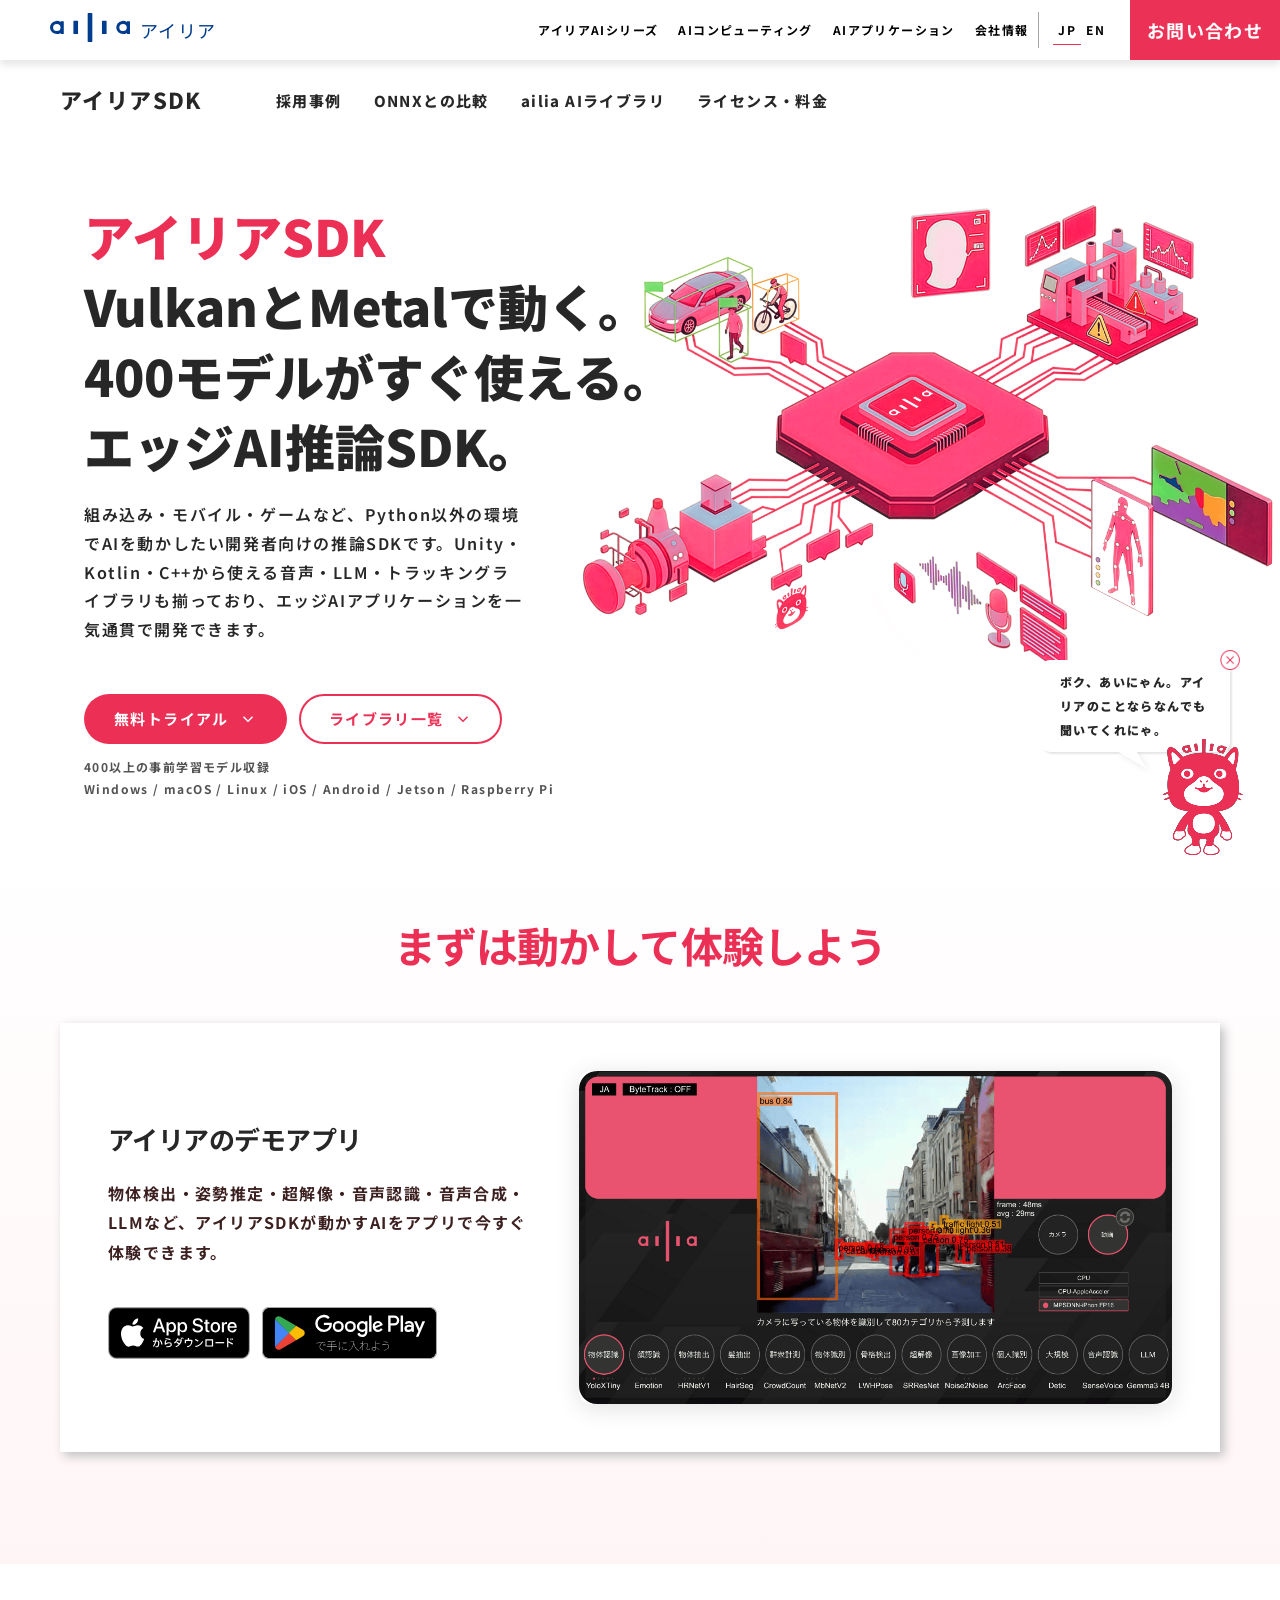
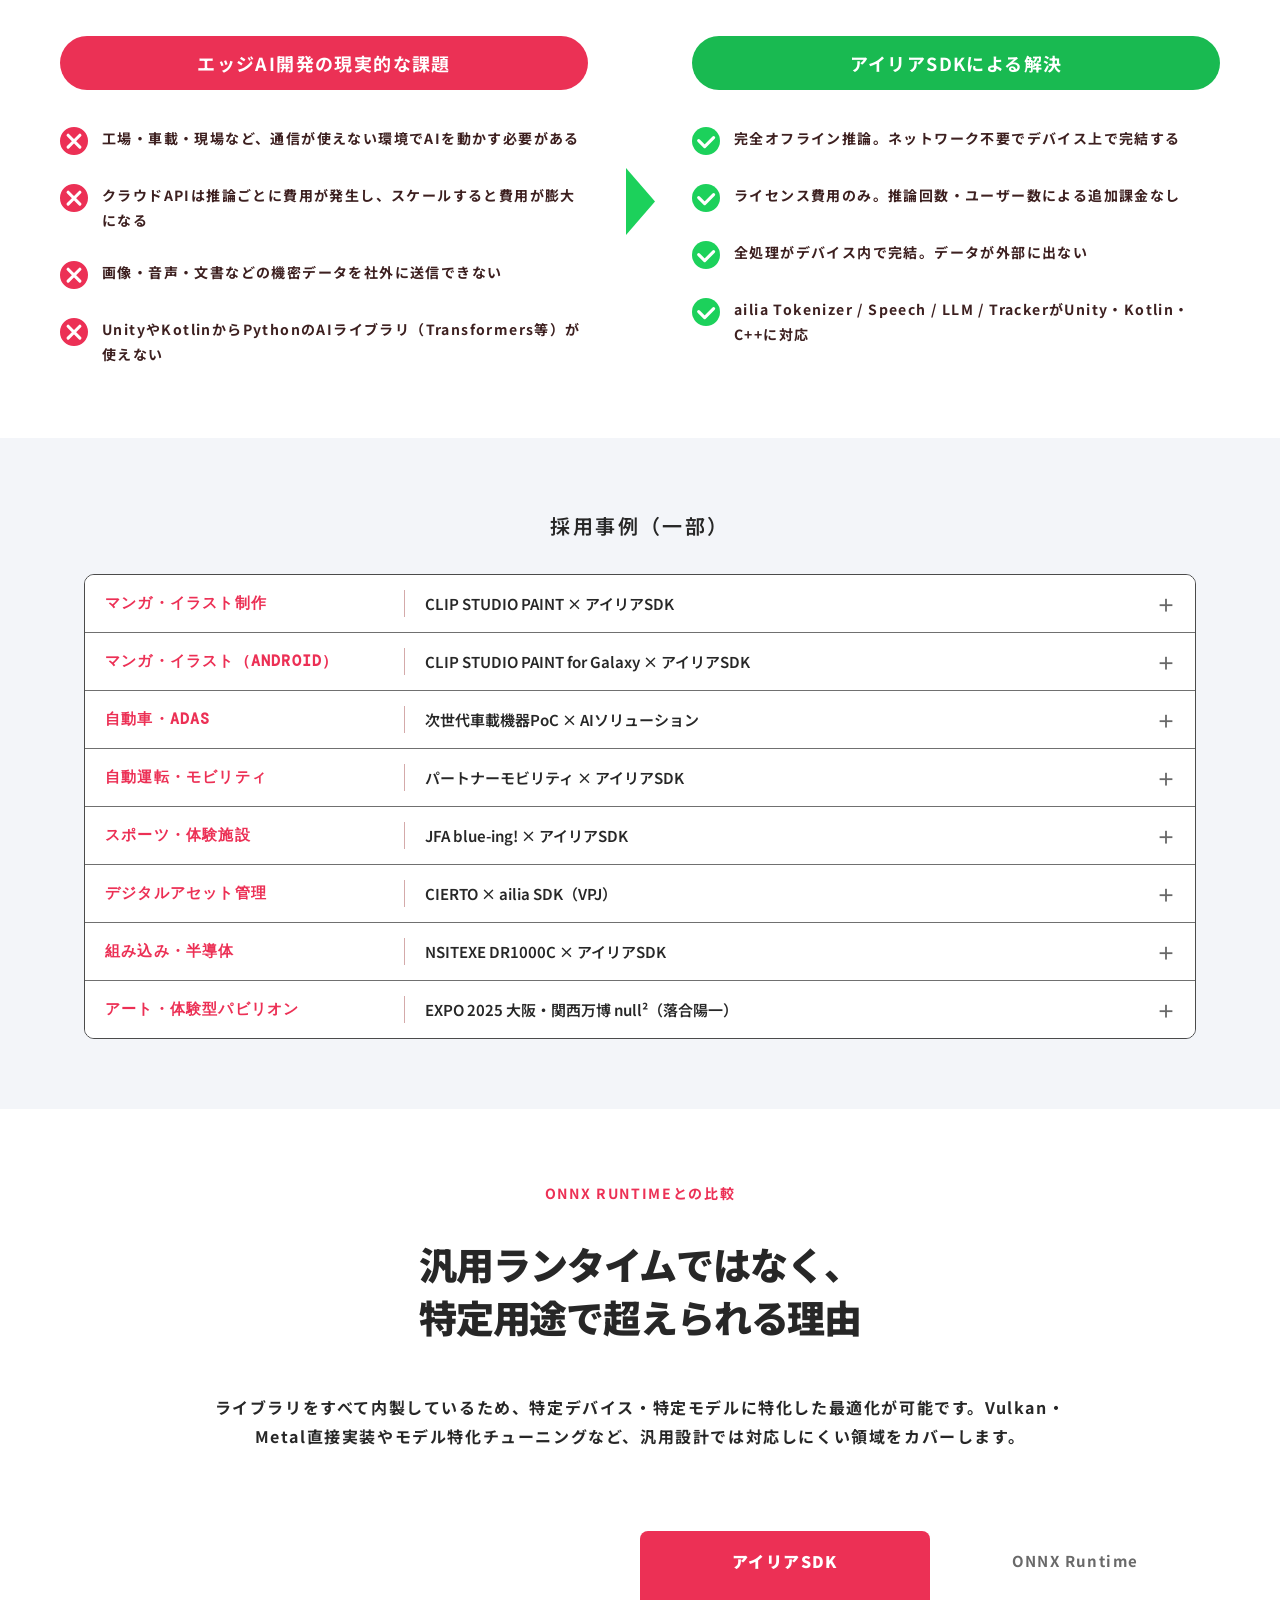
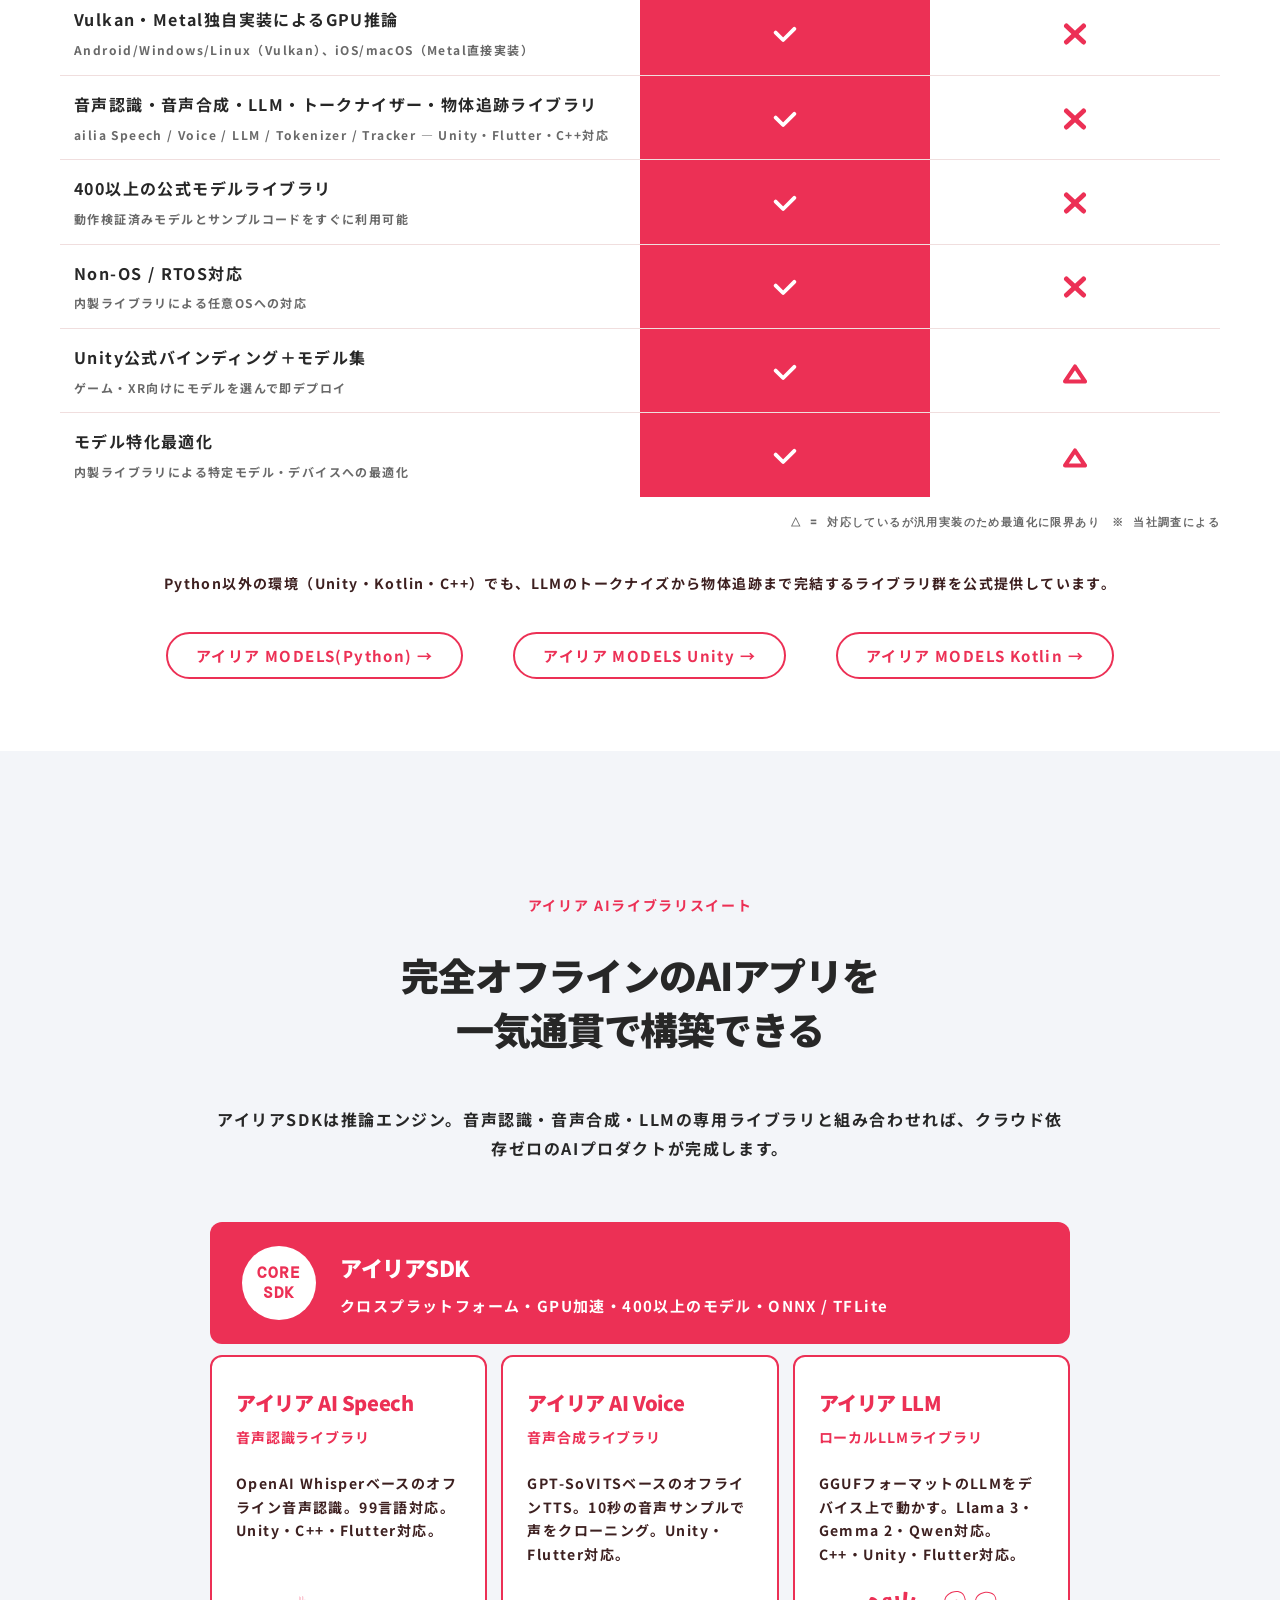
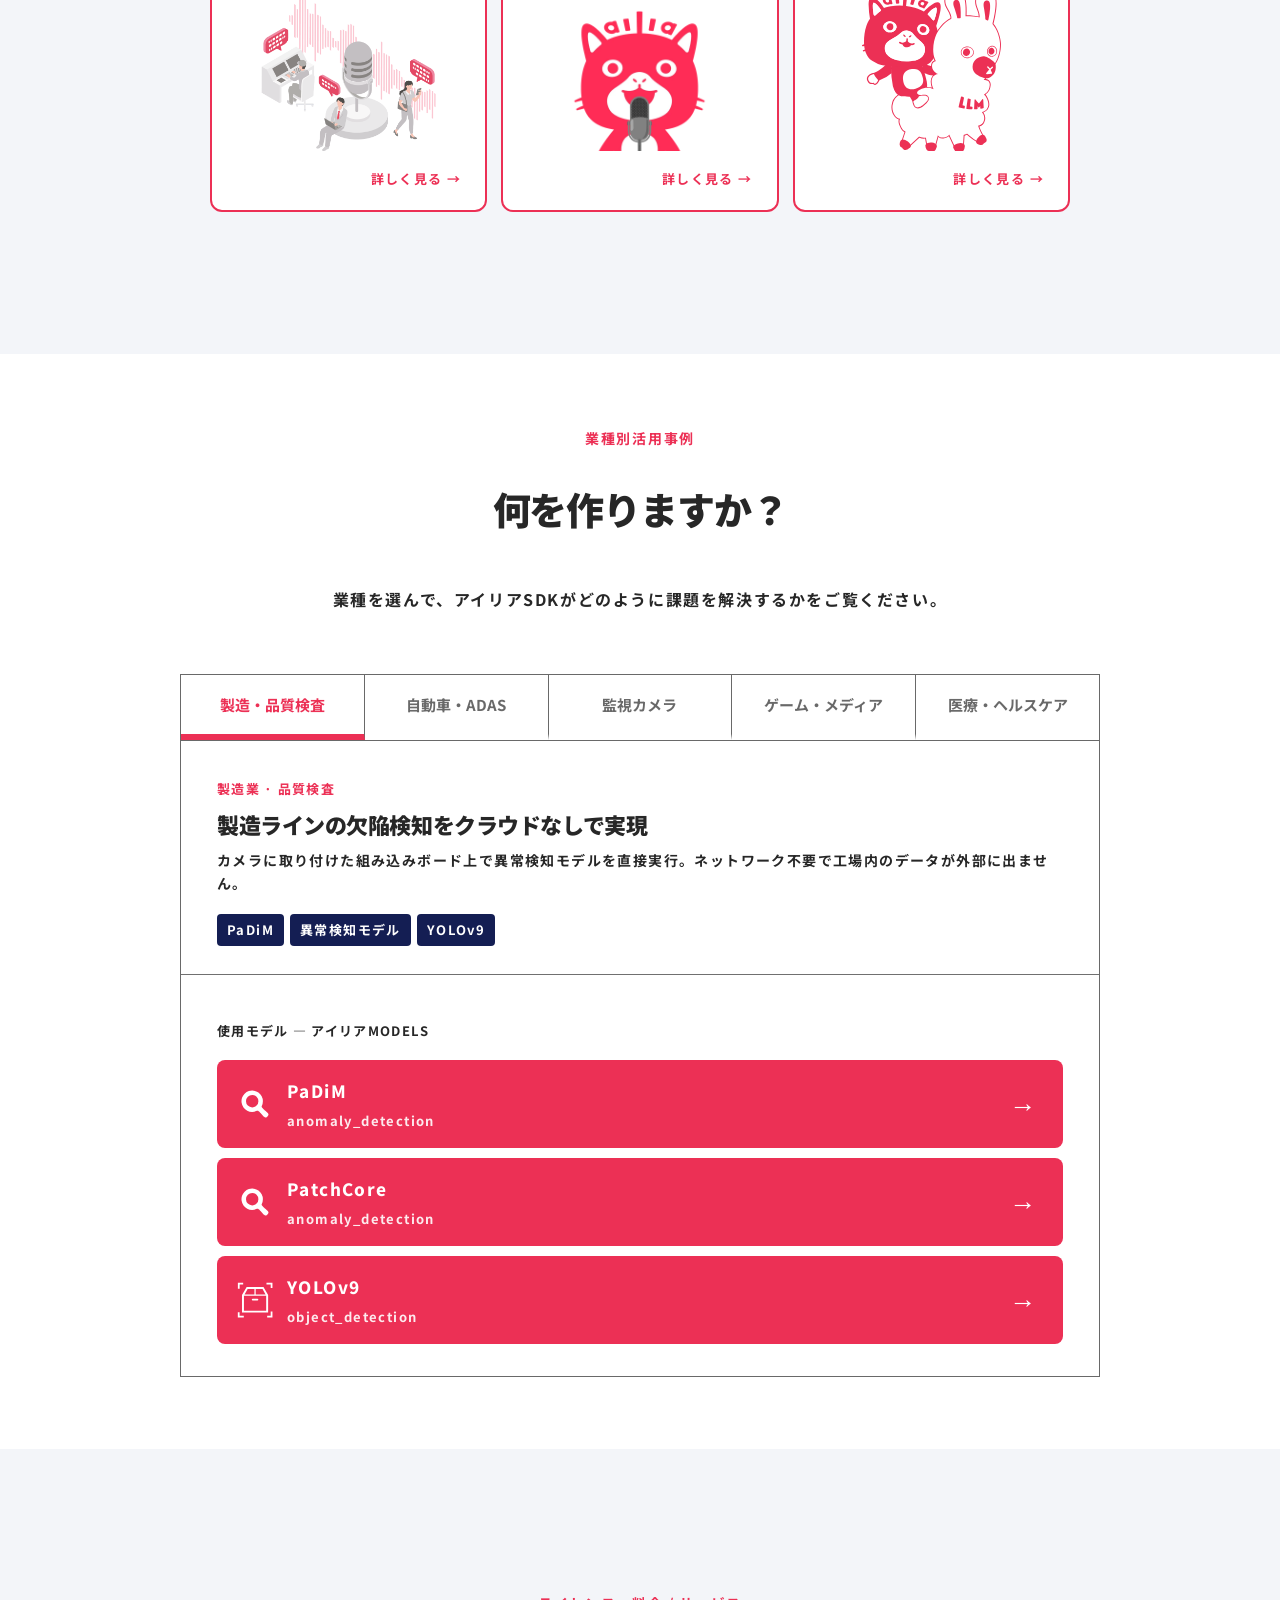
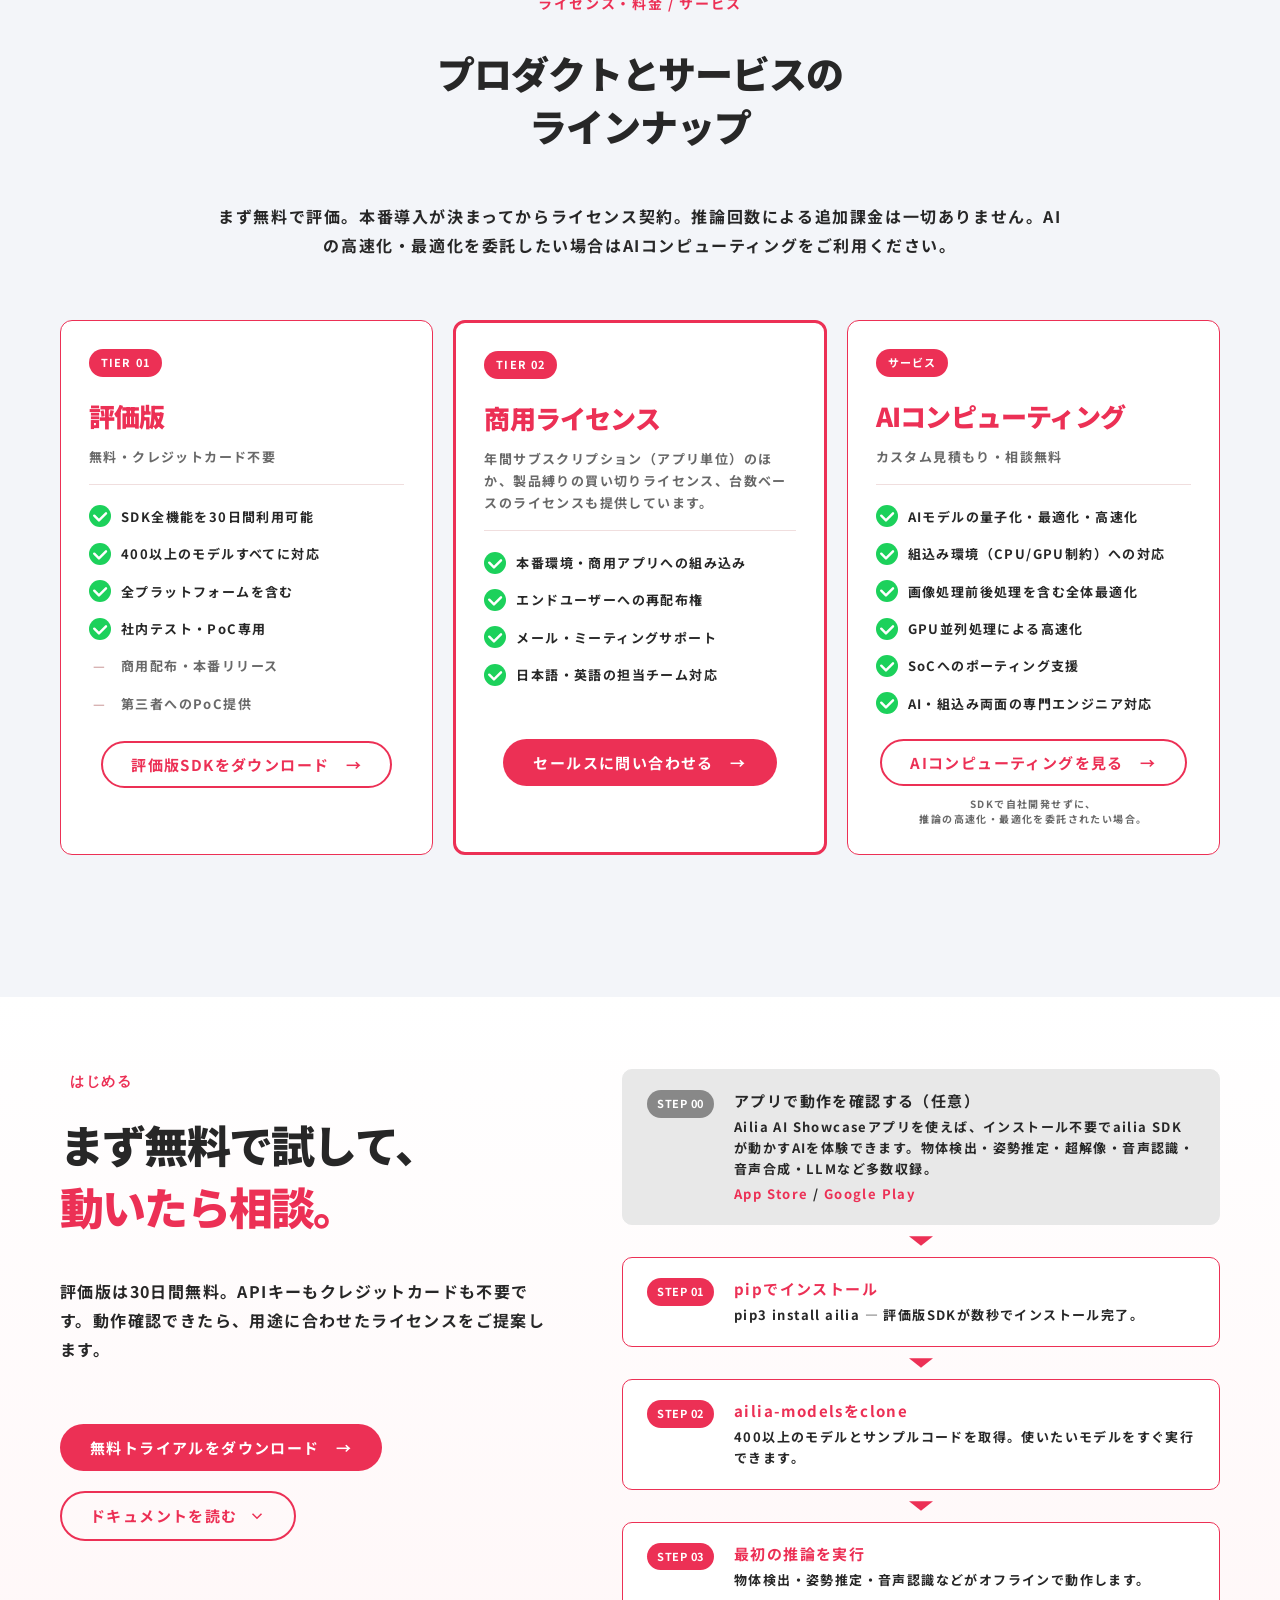
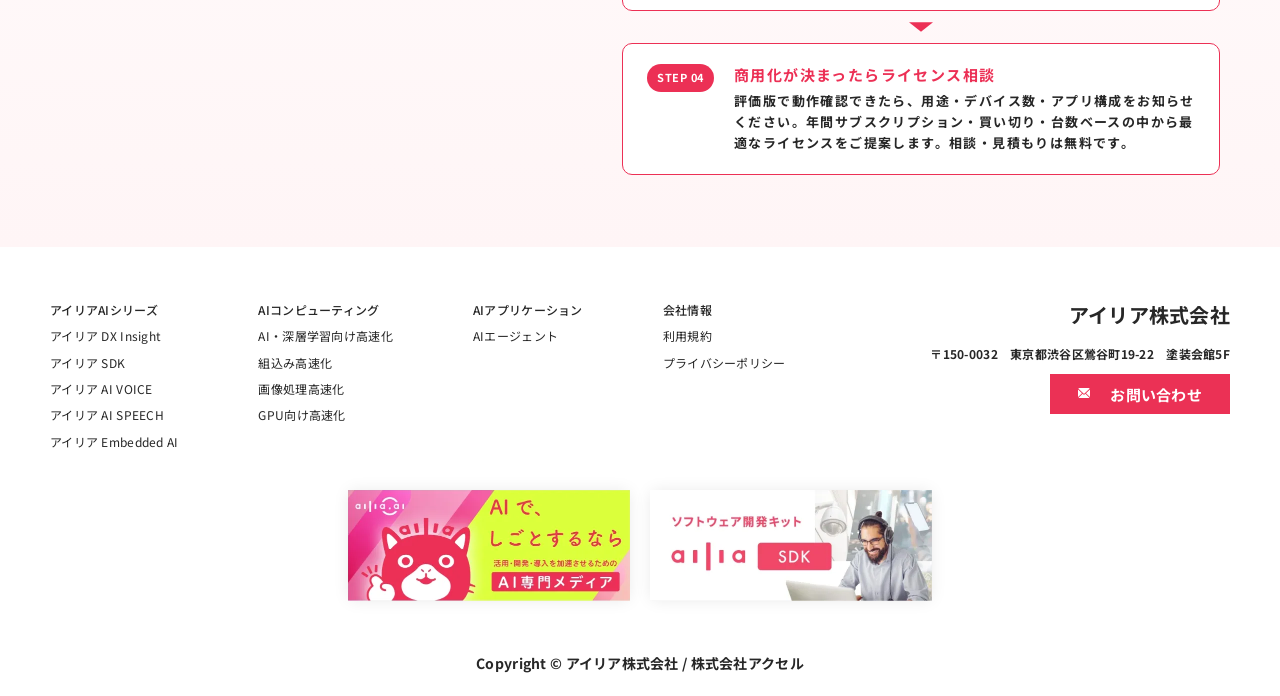
==== index.html @ 81e5ad6c "Add files via upload" ====
<!DOCTYPE html>
<html lang="ja">
<head>
 <meta charset="UTF-8">
 <meta name="viewport" content="width=device-width, initial-scale=1.0">
 <meta name="color-scheme" content="light">
 <title>ailia SDK — エッジAI推論フレームワーク</title>
 <meta name="description" content="VulkanとMetalで動く。400モデルがすぐ使える。エッジAI推論SDK。">
<!-- Open Graph protocol metadata start-->
<meta property="og:site_name" content="ailia SDK ｜ailia AI Series" />
<meta property="og:title" content="ailia SDK ｜ailia AI Series" />
<meta property="og:description" content="VulkanとMetalで動く。400モデルがすぐ使える。エッジAI推論SDK。" />
<meta property="og:type" content="article" />
<meta property="og:url" content="https://ailia.ai/sdk/" />
<meta property="og:image" content="https://ailia.ai/sdk/img/img_OGP.png" />
<meta property="og:image:width" content="1200" />
<meta property="og:image:height" content="630" />
<meta name="twitter:card" content="summary_large_image" />

 <link rel="preconnect" href="https://fonts.googleapis.com">
 <link href="https://fonts.googleapis.com/css2?family=DM+Mono:wght@400;500&family=Noto+Sans+JP:wght@400;500;700;900&display=swap" rel="stylesheet">
 <link rel="stylesheet" property="stylesheet" href="css/common.css" media="all">
 <link rel="stylesheet" href="css/header.css">
 <link rel="stylesheet" href="css/style.css">

 <link rel="icon" type="image/png" href="img/favicon.png" sizes="16x16">
 <link rel="apple-touch-icon" href="img/favicon.png" sizes="180x180">
 <script type="text/javascript" src="js/jquery-3.7.1.min.js"></script>
	<script type="text/javascript" src="js/smoothScroll.js"></script>
	<script type="text/javascript" src="js/top.js"></script>
	<script type="text/javascript" src="js/spnavi.js"></script>
  <script type="text/javascript" src="js/main.js"></script>
	<script type="text/javascript" src="js/profmodal.js"></script>
	<script type="text/javascript" src="js/move.js"></script>
	<script type="text/javascript" src="js/mp_config.js"></script>
	<script type="text/javascript" src="js/mp_fileio.js"></script>
	<script type="text/javascript" src="js/mp_lib.js"></script>
	<script type="text/javascript" src="js/chatwindow.js"></script>
	<script type="text/javascript" src="js/jquery-modal-video.min.js"></script>
    <script type="text/javascript" src="js/top_blog.js"></script>
    <script type="text/javascript" src="js/ailia_dx_chat.js"></script>
</head>
<body>

<!-- ============================================================
     header
     ============================================================ -->
    <header id="header">
        <nav>
            <div class="navArea">
                <div class="inner cw">
                    <h1>
                        <a class="navLogo" href="/"><img class="" src="img/common/logo.svg" alt="ailia">
                            <span class="siteTitle">アイリア</span>
                        </a>
                    </h1>
                    <ul class="navList">
                        <li>
                            <a href="/" class="">アイリアAIシリーズ</a>
                        </li>
                        <li>
                            <a href="/ai-computing/" class="ai-computing">AIコンピューティング</a>
                        </li>
                        <li>
                            <a href="/ai-application/" class="ai-application current">AIアプリケーション</a>
                        </li>
                        <li>
                            <a href="/company/" class="company">会社情報</a>
                        </li>
                        <li class="lang">
                            <a href="/ai-application/" class="current" lang="jp">JP</a>
                            <a href="index_en.html" lang="en">EN</a>
                        </li>
                        <li class="contact">
                            <a class="" href="https://ailia.ai/contact/" target="_blank">お問い合わせ</a>
                        </li>
                    </ul>
                </div>
                <a href="https://ailia.ai/contact/" target="_blank" class="spContact">お問い合わせ</a>
                <a class="spNavBtn" href="javascript:void(0);"><span></span><span></span><span></span></a>
            </div>
        </nav>
  </div>
</header>
<!-- subnv -->
<div id="subNavArea">
  <a href="#hero" class="subNavTitle">アイリアSDK</a>
  <div class="site-menu-inner">
    <nav class="site-menu">
      <ul>
        <li><a href="#cases">採用事例</a></li>
        <li><a href="#comparison">ONNXとの比較</a></li>
        <li><a href="#stack">ailia AIライブラリ</a></li>
        <li><a href="#pricing">ライセンス・料金</a></li>
      </ul>
    </nav>
  </div>
</div>
<!-- ============================================================
     あいにゃん
     ============================================================ -->
        <div id="chatbtn">
            <div class="chatbtnbox chatopen">
                <div class="chatbtnwindow">ボク、あいにゃん。アイリアのことならなんでも聞いてくれにゃ。</div>
                <div class="chara">
                    <canvas id="avatar" width="256" height="256"></canvas>
                    <img src="img/chara_sp.png" width="108" height="109" alt="あいにゃん" class="sp" />
                </div>
            </div>
            <div class="btnclose chatclose">閉じる</div>
            <div class="btnprof profopen">プロフィール</div>
        </div>
        <div id="chatwindow">
            <div class="aichatinner">
                <!-- チャット部分 -->
                <div class="logarea">
                    <div class="loghead">
                        <div class="logtitle">あいにゃんチャットBOT（自動応答）</div>
                        <div id="chatclose" class="winclose">閉じる</div>
                    </div>
                    <div class="logbody" id="logbody">
                        <div class="logtext">
                            <div id="chat"></div>
                        </div>
                    </div>
                </div>
                <div class="chatarea">
                    <div class="chatbody">
                        <form name="chat_form"
                            action="javascript:chat_api('https://ailia-llm-insight.uw.r.appspot.com/');">
                            <div class="chatformbox">
                                <input type="text" name="prompt" id="prompt" size="40"
                                    placeholder="※ここに質問を入力（例：アイリアについて）">
                            </div>
                            <div class="chatbutton">
                                <button type="button"
                                    onclick="chat_api('https://ailia-llm-insight.uw.r.appspot.com/')">送信</button>
                            </div>
                        </form>
                    </div>
                </div>
            </div>
        </div>
        <!-- CHARAPROF -->
        <!--<div id="profmodal">
            <div class="profbg"></div>
            <div class="profwindow">
                <div class="profinner">
                    <div class="profclose">閉じる</div>
                    <div class="pic"><img src="img/chara_detail_pic.png" width="447" height="574" alt="" /></div>
                    <div class="textarea">
                        <div class="label">アイリアブランド公式キャラクター</div>
                        <div class="name">あいにゃん</div>
                        <div class="text">
                            未来の世界からやってきた、AIにくわしい謎の生物。「◯◯だにゃ」としゃべるが、ねこではないらしい。アイリアブランドの製品やサービスに関する情報を教えてくれる。 【好きな食べ物】
                            キャットフード</div> 
                    </div>
                </div>
            </div>-->
        </div>
    <!--============================================================
     HERO
     ============================================================ -->
<section id="hero" class="hero">
  <!-- 背景画像 -->
  <div class="hero__bg" aria-hidden="true">
    <img src="img/img_mv.png" alt="" class="hero__bg-img">
  </div>
  <div class="container">
    <div class="hero__inner">
     <!-- <p class="hero__tag">エッジAI推論SDK</p>-->
      <h1 class="hero__title">
       <span class="em">アイリアSDK</span><br>
        VulkanとMetalで動く。<br>
        400モデルがすぐ使える。<br>
        エッジAI推論SDK。
      </h1>
      <p class="hero__lead">組み込み・モバイル・ゲームなど、Python以外の環境でAIを動かしたい開発者向けの推論SDKです。Unity・Kotlin・C++から使える音声・LLM・トラッキングライブラリも揃っており、エッジAIアプリケーションを一気通貫で開発できます。</p>
      <div class="hero__actions">
        <a href="#pricing" class="btn btn--primary">無料トライアル<svg width="18" height="18" viewBox="0 0 24 24" fill="none">
    <path d="M6 9l6 6 6-6" stroke="currentColor" stroke-width="2"/>
  </svg></a>
        <a href="#stack" class="btn btn--ghost">ライブラリ一覧<svg width="18" height="18" viewBox="0 0 24 24" fill="none">
    <path d="M6 9l6 6 6-6" stroke="currentColor" stroke-width="2"/>
  </svg></a>
  <p class="hero__meta">
        400以上の事前学習モデル収録<br>
        Windows / macOS / Linux / iOS / Android / Jetson / Raspberry Pi
      </p>
  </div>
</section>

<!-- ============================================================
     SHOWCASE / デモアプリ
     ============================================================ -->
<section id="showcase" class="showcase">
  <div class="container section-pad">
    <h2 class="showcase__heading">まずは動かして体験しよう</h2>
    <div class="showcase__card">
      <div class="showcase__left">
        <h3 class="showcase__title">アイリアのデモアプリ</h3>
        <p class="showcase__desc">物体検出・姿勢推定・超解像・音声認識・音声合成・LLMなど、アイリアSDKが動かすAIをアプリで今すぐ体験できます。</p>
        <div class="showcase__btns">
          <a href="https://apps.apple.com/jp/app/ailia-ai-showcase/id1522828798" target="_blank" class="showcase__store-btn">
            <img src="img/badge_appstore.svg" alt="App Storeからダウンロード">
          </a>
          <a href="https://play.google.com/store/apps/details?id=jp.axinc.ailia_ai_showcase" target="_blank" class="showcase__store-btn">
            <img src="img/badge_googleplay.svg" alt="Google Playで手に入れよう">
          </a>
        </div>
      </div>
      <div class="showcase__right">
        <img src="img/img_showcase.png" alt="ailia AI Showcase アプリのスクリーンショット" class="showcase__screen">
      </div>
    </div>
  </div>
</section>
<!-- ============================================================
     PAIN vs SOLUTION
     ============================================================ -->
<section id="pain" class="pain">
  <div class="container section-pad">
    <div class="pain__grid">

      <!-- 課題カラム -->
      <div class="pain__col">
        <div class="pain__col-header pain__col-header--problem">
          エッジAI開発の現実的な課題
        </div>
        <ul class="pain__list">
          <li class="pain__item">
            <img src="img/icon_cross.svg" alt="" class="pain__icon">
            <span>工場・車載・現場など、通信が使えない環境でAIを動かす必要がある</span>
          </li>
          <li class="pain__item">
            <img src="img/icon_cross.svg" alt="" class="pain__icon">
            <span>クラウドAPIは推論ごとに費用が発生し、スケールすると費用が膨大になる</span>
          </li>
          <li class="pain__item">
            <img src="img/icon_cross.svg" alt="" class="pain__icon">
            <span>画像・音声・文書などの機密データを社外に送信できない</span>
          </li>
          <li class="pain__item">
            <img src="img/icon_cross.svg" alt="" class="pain__icon">
            <span>UnityやKotlinからPythonのAIライブラリ（Transformers等）が使えない</span>
          </li>
        </ul>
      </div>

      <!-- 中央の矢印 -->
      <div class="pain__arrow" aria-hidden="true">
        <img src="img/pain__arrow.svg">
      </div>

      <!-- 解決カラム -->
      <div class="pain__col">
        <div class="pain__col-header pain__col-header--solution">
          アイリアSDKによる解決
        </div>
        <ul class="pain__list">
          <li class="pain__item">
            <img src="img/icon_check.svg" alt="" class="pain__icon">
            <span>完全オフライン推論。ネットワーク不要でデバイス上で完結する</span>
          </li>
          <li class="pain__item">
            <img src="img/icon_check.svg" alt="" class="pain__icon">
            <span>ライセンス費用のみ。推論回数・ユーザー数による追加課金なし</span>
          </li>
          <li class="pain__item">
            <img src="img/icon_check.svg" alt="" class="pain__icon">
            <span>全処理がデバイス内で完結。データが外部に出ない</span>
          </li>
          <li class="pain__item">
            <img src="img/icon_check.svg" alt="" class="pain__icon">
            <span>ailia Tokenizer / Speech / LLM / TrackerがUnity・Kotlin・C++に対応</span>
          </li>
        </ul>
      </div>

    </div>
  </div>
</section>

<!-- ============================================================
     CASES (ACCORDION)
     ============================================================ -->
<section id="cases" class="cases">
  <div class="container">
    <p class="cases__label">採用事例（一部）</p>
    <div class="cases__list">

      <div class="accordion__item">
        <button class="accordion__trigger" onclick="toggleAccordion(this)">
          <span class="accordion__tag">マンガ・イラスト制作</span>
          <span class="accordion__title">CLIP STUDIO PAINT × アイリアSDK</span>
          <span class="accordion__indicator">＋</span>
        </button>
        <div class="accordion__body">
          <p class="accordion__body-desc">スマートスムージング機能のAI推論にアイリアSDKを採用。クロスプラットフォームでGPUを使用した高速推論基盤を提供。</p>
          <a href="https://www.axell.co.jp/business/case/detail_02.html" target="_blank" class="accordion__link">詳細を見る →</a>
        </div>
      </div>

      <div class="accordion__item">
        <button class="accordion__trigger" onclick="toggleAccordion(this)">
          <span class="accordion__tag">マンガ・イラスト（Android）</span>
          <span class="accordion__title">CLIP STUDIO PAINT for Galaxy × アイリアSDK</span>
          <span class="accordion__indicator">＋</span>
        </button>
        <div class="accordion__body">
          <p class="accordion__body-desc">AndroidのVulkanを用いた独自実装の高速推論により、Galaxy端末でのスマートスムージング機能を実現。</p>
          <a href="https://www.axell.co.jp/business/case/detail_01.html" target="_blank" class="accordion__link">詳細を見る →</a>
        </div>
      </div>

      <div class="accordion__item">
        <button class="accordion__trigger" onclick="toggleAccordion(this)">
          <span class="accordion__tag">自動車・ADAS</span>
          <span class="accordion__title">次世代車載機器PoC × AIソリューション</span>
          <span class="accordion__indicator">＋</span>
        </button>
        <div class="accordion__body">
          <p class="accordion__body-desc">ハンドル内蔵カメラからクラウド接続なしでドライバー状態をリアルタイム検知。顔・視線・姿勢の複数AIモデルを同時実行。</p>
          <a href="https://www.axell.co.jp/business/case/detail_04.html" target="_blank" class="accordion__link">詳細を見る →</a>
        </div>
      </div>

      <div class="accordion__item">
        <button class="accordion__trigger" onclick="toggleAccordion(this)">
          <span class="accordion__tag">自動運転・モビリティ</span>
          <span class="accordion__title">パートナーモビリティ × アイリアSDK</span>
          <span class="accordion__indicator">＋</span>
        </button>
        <div class="accordion__body">
          <p class="accordion__body-desc">NTTドコモ推進の自律走行車いすに採用。障害物検知・プライバシー保護処理をエッジ上でリアルタイム実行。</p>
          <a href="https://www.axell.co.jp/business/case/detail_08.html" target="_blank" class="accordion__link">詳細を見る →</a>
        </div>
      </div>

      <div class="accordion__item">
        <button class="accordion__trigger" onclick="toggleAccordion(this)">
          <span class="accordion__tag">スポーツ・体験施設</span>
          <span class="accordion__title">JFA blue-ing! × アイリアSDK</span>
          <span class="accordion__indicator">＋</span>
        </button>
        <div class="accordion__body">
          <p class="accordion__body-desc">東京ドームシティのサッカー体験施設にAI実装。FaceSwap・動画生成・LLM対話システムをaアイリアSDKで統一し長期運用を実現。</p>
          <a href="https://ailia.ai/case/blueing/" target="_blank" class="accordion__link">詳細を見る →</a>
        </div>
      </div>

      <div class="accordion__item">
        <button class="accordion__trigger" onclick="toggleAccordion(this)">
          <span class="accordion__tag">デジタルアセット管理</span>
          <span class="accordion__title">CIERTO × ailia SDK（VPJ）</span>
          <span class="accordion__indicator">＋</span>
        </button>
        <div class="accordion__body">
          <p class="accordion__body-desc">DAMシステム「CIERTO」にAIを搭載。メタデータ自動入力・類似画像検索などの機能をアイリアSDKで実現。</p>
          <a href="https://www.vpj.co.jp/news/pressrelease/detail.html?pid=253" target="_blank" class="accordion__link">詳細を見る →</a>
        </div>
      </div>

      <div class="accordion__item">
        <button class="accordion__trigger" onclick="toggleAccordion(this)">
          <span class="accordion__tag">組み込み・半導体</span>
          <span class="accordion__title">NSITEXE DR1000C × アイリアSDK</span>
          <span class="accordion__indicator">＋</span>
        </button>
        <div class="accordion__body">
          <p class="accordion__body-desc">デンソー発のRISC-VプロセッサDR1000Cにailia TFLite Runtimeを実装。Non-OS・RTOS環境でのAI推論を実現。</p>
          <a href="https://prtimes.jp/main/html/rd/p/000000044.000004053.html" target="_blank" class="accordion__link">詳細を見る →</a>
        </div>
      </div>

      <div class="accordion__item">
        <button class="accordion__trigger" onclick="toggleAccordion(this)">
          <span class="accordion__tag">アート・体験型パビリオン</span>
          <span class="accordion__title">EXPO 2025 大阪・関西万博 null²（落合陽一）</span>
          <span class="accordion__indicator">＋</span>
        </button>
        <div class="accordion__body">
          <p class="accordion__body-desc">音声認識・音声合成・低遅延エッジAI・生成AIをアイリアSDKで実装。来場者数十万人規模のインタラクティブ体験施設を支えた。</p>
          <a href="https://blog.ailia.ai/dialogue/expo-2025_ochiaiyoichi/" target="_blank" class="accordion__link">詳細を見る →</a>
        </div>
      </div>

    </div>
  </div>
</section>

<!-- ============================================================
     COMPARISON TABLE
     ============================================================ -->
<section id="comparison" class="comparison">
  <div class="container section-pad">
    <p class="section-label">ONNX Runtimeとの比較</p>
    <h2 class="section-title">汎用ランタイムではなく、<br>特定用途で超えられる理由</h2>
    <p class="section-desc">ライブラリをすべて内製しているため、特定デバイス・特定モデルに特化した最適化が可能です。Vulkan・Metal直接実装やモデル特化チューニングなど、汎用設計では対応しにくい領域をカバーします。</p>
    <div class="comparison__table-wrap">
      <table class="comparison__table">
        <thead>
          <tr>
            <th class="col-feature"></th>
            <th class="col-ailia">アイリアSDK</th>
            <th class="col-ort">ONNX Runtime</th>
          </tr>
        </thead>
        <tbody>
          <tr>
            <td class="comparison__feature">
              <div class="comparison__feature-name">Vulkan・Metal独自実装によるGPU推論</div>
              <div class="comparison__feature-desc">Android/Windows/Linux（Vulkan）、iOS/macOS（Metal直接実装）</div>
            </td>
            <td class="comparison__cell comparison__cell--yes"><img src="img/icon_check2.svg" alt="○" class="comparison__icon"></td>
            <td class="comparison__cell comparison__cell--no"><img src="img/icon_cross2.svg" alt="✗" class="comparison__icon"></td>
          </tr>
          <tr>
            <td class="comparison__feature">
              <div class="comparison__feature-name">音声認識・音声合成・LLM・トークナイザー・物体追跡ライブラリ</div>
              <div class="comparison__feature-desc">ailia Speech / Voice / LLM / Tokenizer / Tracker — Unity・Flutter・C++対応</div>
            </td>
            <td class="comparison__cell comparison__cell--yes"><img src="img/icon_check2.svg" alt="○" class="comparison__icon"></td>
            <td class="comparison__cell comparison__cell--no"><img src="img/icon_cross2.svg" alt="✗" class="comparison__icon"></td>
          </tr>
          <tr>
            <td class="comparison__feature">
              <div class="comparison__feature-name">400以上の公式モデルライブラリ</div>
              <div class="comparison__feature-desc">動作検証済みモデルとサンプルコードをすぐに利用可能</div>
            </td>
            <td class="comparison__cell comparison__cell--yes"><img src="img/icon_check2.svg" alt="○" class="comparison__icon"></td>
            <td class="comparison__cell comparison__cell--no"><img src="img/icon_cross2.svg" alt="✗" class="comparison__icon"></td>
          </tr>
          <tr>
            <td class="comparison__feature">
              <div class="comparison__feature-name">Non-OS / RTOS対応</div>
              <div class="comparison__feature-desc">内製ライブラリによる任意OSへの対応</div>
            </td>
            <td class="comparison__cell comparison__cell--yes"><img src="img/icon_check2.svg" alt="○" class="comparison__icon"></td>
            <td class="comparison__cell comparison__cell--no"><img src="img/icon_cross2.svg" alt="✗" class="comparison__icon"></td>
          </tr>
          <tr>
            <td class="comparison__feature">
              <div class="comparison__feature-name">Unity公式バインディング＋モデル集</div>
              <div class="comparison__feature-desc">ゲーム・XR向けにモデルを選んで即デプロイ</div>
            </td>
            <td class="comparison__cell comparison__cell--yes"><img src="img/icon_check2.svg" alt="○" class="comparison__icon"></td>
            <td class="comparison__cell comparison__cell--part"><img src="img/icon_trigone.svg" alt="△" class="comparison__icon"></td>
          </tr>
          <tr>
            <td class="comparison__feature">
              <div class="comparison__feature-name">モデル特化最適化</div>
              <div class="comparison__feature-desc">内製ライブラリによる特定モデル・デバイスへの最適化</div>
            </td>
            <td class="comparison__cell comparison__cell--yes"><img src="img/icon_check2.svg" alt="○" class="comparison__icon"></td>
            <td class="comparison__cell comparison__cell--part"><img src="img/icon_trigone.svg" alt="△" class="comparison__icon"></td>
          </tr>
        </tbody>
      </table>
    </div>
    <p class="comparison__footnote">△ = 対応しているが汎用実装のため最適化に限界あり　※ 当社調査による</p>
    <p class="comparison__note">Python以外の環境（Unity・Kotlin・C++）でも、LLMのトークナイズから物体追跡まで完結するライブラリ群を公式提供しています。</p>
    <div class="comparison__links">
      <a href="https://github.com/axinc-ai/ailia-models" target="_blank" class="btn btn--ghost">アイリア MODELS(Python) →</a>
      <a href="https://github.com/axinc-ai/ailia-models-unity" target="_blank" class="btn btn--ghost">アイリア MODELS Unity →</a>
      <a href="https://github.com/ailia-ai/ailia-models-kotlin" target="_blank" class="btn btn--ghost">アイリア MODELS Kotlin →</a>
    </div>
  </div>
</section>
<!-- ============================================================
     AI LIBRARY STACK
     ============================================================ -->
<section id="stack" class="stack">
  <div class="container section-pad">
    <p class="section-label">アイリア AIライブラリスイート</p>
    <h2 class="section-title">完全オフラインのAIアプリを<br>一気通貫で構築できる</h2>
    <p class="section-desc">アイリアSDKは推論エンジン。音声認識・音声合成・LLMの専用ライブラリと組み合わせれば、クラウド依存ゼロのAIプロダクトが完成します。</p>

    <!-- コアSDKバナー -->
    <div class="stack__core-banner">
      <div class="stack__core-badge">
        <span>CORE</span>
        <span>SDK</span>
      </div>
      <div class="stack__core-body">
        <h3 class="stack__core-title">アイリアSDK</h3>
        <p class="stack__core-desc">クロスプラットフォーム・GPU加速・400以上のモデル・ONNX / TFLite</p>
      </div>
    </div>

    <!-- ライブラリカード3列 -->
    <div class="stack__libs">

      <div class="lib-card lib-card--speech">
        <div class="lib-card__header">
          <h4 class="lib-card__name">アイリア AI Speech</h4>
          <span class="lib-card__tag">音声認識ライブラリ</span>
        </div>
        <p class="lib-card__desc">OpenAI Whisperベースのオフライン音声認識。99言語対応。Unity・C++・Flutter対応。</p>
        <div class="lib-card__img">
          <img src="img/img_aispeech.svg" alt="ailia AI Speech">
        </div>
        <a href="https://www.ailia.ai/speech" target="_blank" class="lib-card__link">詳しく見る →</a>
      </div>

      <div class="lib-card lib-card--voice">
        <div class="lib-card__header">
          <h4 class="lib-card__name">アイリア AI Voice</h4>
          <span class="lib-card__tag">音声合成ライブラリ</span>
        </div>
        <p class="lib-card__desc">GPT-SoVITSベースのオフラインTTS。10秒の音声サンプルで声をクローニング。Unity・Flutter対応。</p>
        <div class="lib-card__img">
          <img src="img/img_aivoice.svg" alt="ailia AI Voice">
        </div>
        <a href="https://www.ailia.ai/voice" target="_blank" class="lib-card__link">詳しく見る →</a>
      </div>

      <div class="lib-card lib-card--llm">
        <div class="lib-card__header">
          <h4 class="lib-card__name">アイリア LLM</h4>
          <span class="lib-card__tag">ローカルLLMライブラリ</span>
        </div>
        <p class="lib-card__desc">GGUFフォーマットのLLMをデバイス上で動かす。Llama 3・Gemma 2・Qwen対応。C++・Unity・Flutter対応。</p>
        <div class="lib-card__img">
          <img src="img/img_llm.svg" alt="ailia LLM">
        </div>
        <a href="https://www.ailia.ai/llm" class="lib-card__link">詳しく見る →</a>
      </div>

    </div>
  </div>
</section>

<!-- ============================================================
     USE CASES (TABS)
     ============================================================ -->
<section id="usecases" class="usecases">
  <div class="container section-pad">
    <p class="section-label">業種別活用事例</p>
    <h2 class="section-title">何を作りますか？</h2>
    <p class="section-desc">業種を選んで、アイリアSDKがどのように課題を解決するかをご覧ください。</p>

    <div class="usecases__wrap">
      <!-- タブ -->
      <div class="usecases__tabs">
        <button class="usecases__tab usecases__tab--active" onclick="switchTab(0)">製造・品質検査</button>
        <button class="usecases__tab" onclick="switchTab(1)">自動車・ADAS</button>
        <button class="usecases__tab" onclick="switchTab(2)">監視カメラ</button>
        <button class="usecases__tab" onclick="switchTab(3)">ゲーム・メディア</button>
        <button class="usecases__tab" onclick="switchTab(4)">医療・ヘルスケア</button>
      </div>

      <!-- パネル -->
      <div class="usecases__panels">

        <div class="usecases__panel usecases__panel--active">
          <div class="usecase__info">
            <p class="usecase__industry">製造業 · 品質検査</p>
            <h3 class="usecase__title">製造ラインの欠陥検知をクラウドなしで実現</h3>
            <p class="usecase__desc">カメラに取り付けた組み込みボード上で異常検知モデルを直接実行。ネットワーク不要で工場内のデータが外部に出ません。</p>
            <div class="usecase__chips">
              <span class="usecase__chip">PaDiM</span>
              <span class="usecase__chip">異常検知モデル</span>
              <span class="usecase__chip">YOLOv9</span>
            </div>
          </div>
          <hr class="usecase__divider">
          <div class="usecase__models">
            <p class="usecase__models-label">使用モデル — アイリアMODELS</p>
            <a href="https://github.com/axinc-ai/ailia-models/tree/master/anomaly_detection/padim" target="_blank" class="model-link">
              <div class="model-link__left">
                <img src="img/icon_search.svg" alt="" class="model-link__icon">
                <div><div class="model-link__name">PaDiM</div><div class="model-link__cat">anomaly_detection</div></div>
              </div>
              <img src="img/icon_arrow.svg" alt="" class="model-link__arrow">
            </a>
            <a href="https://github.com/axinc-ai/ailia-models/tree/master/anomaly_detection/patchcore" target="_blank" class="model-link">
              <div class="model-link__left">
                <img src="img/icon_search.svg" alt="" class="model-link__icon">
                <div><div class="model-link__name">PatchCore</div><div class="model-link__cat">anomaly_detection</div></div>
              </div>
              <img src="img/icon_arrow.svg" alt="" class="model-link__arrow">
            </a>
            <a href="https://github.com/axinc-ai/ailia-models/tree/master/object_detection/yolov9" target="_blank" class="model-link">
              <div class="model-link__left">
                <img src="img/icon_object.svg" alt="" class="model-link__icon">
                <div><div class="model-link__name">YOLOv9</div><div class="model-link__cat">object_detection</div></div>
              </div>
              <img src="img/icon_arrow.svg" alt="" class="model-link__arrow">
            </a>
          </div>
        </div>

        <div class="usecases__panel">
          <div class="usecase__info">
            <p class="usecase__industry">自動車 · ADAS・ドライバーモニタリング</p>
            <h3 class="usecase__title">居眠り・脇見検知をOEM SoCで動かす</h3>
            <p class="usecase__desc">MediaPipeベースのモデルで眼球・頭部姿勢をリアルタイム解析。Qualcomm・NXP・TI SoCに対応し、車載機器に直接組み込めます。</p>
            <div class="usecase__chips">
              <span class="usecase__chip">MediaPipe Iris</span>
              <span class="usecase__chip">姿勢推定</span>
              <span class="usecase__chip">顔検出</span>
              <span class="usecase__chip">アイリアVoice（警告音声）</span>
            </div>
          </div>
          <hr class="usecase__divider">
          <div class="usecase__models">
            <p class="usecase__models-label">使用モデル — アイリアMODELS</p>
            <a href="https://github.com/axinc-ai/ailia-models/tree/master/eye_tracking/mediapipe_iris" target="_blank" class="model-link">
              <div class="model-link__left">
                <img src="img/icon_eyetracking.svg" alt="" class="model-link__icon">
                <div><div class="model-link__name">MediaPipe Iris</div><div class="model-link__cat">eye_tracking</div></div>
              </div>
              <img src="img/icon_arrow.svg" alt="" class="model-link__arrow">
            </a>
            <a href="https://github.com/axinc-ai/ailia-models/tree/master/face_detection" target="_blank" class="model-link">
              <div class="model-link__left">
                <img src="img/icon_facedetection.svg" alt="" class="model-link__icon">
                <div><div class="model-link__name">Face Detection</div><div class="model-link__cat">face_detection</div></div>
              </div>
              <img src="img/icon_arrow.svg" alt="" class="model-link__arrow">
            </a>
            <a href="https://github.com/axinc-ai/ailia-models/tree/master/pose_estimation" target="_blank" class="model-link">
              <div class="model-link__left">
                <img src="img/icon_pose.svg" alt="" class="model-link__icon">
                <div><div class="model-link__name">Pose Estimation</div><div class="model-link__cat">pose_estimation</div></div>
              </div>
              <img src="img/icon_arrow.svg" alt="" class="model-link__arrow">
            </a>
          </div>
        </div>

        <div class="usecases__panel">
          <div class="usecase__info">
            <p class="usecase__industry">セキュリティ · 監視カメラ</p>
            <h3 class="usecase__title">エッジ処理でサーバーコストとプライバシーリスクを削減</h3>
            <p class="usecase__desc">人物検出・人流カウントをカメラデバイス上で完結。映像データをアップロードせず、イベントメタデータのみ送信するアーキテクチャを実現できます。</p>
            <div class="usecase__chips">
              <span class="usecase__chip">人物検出</span>
              <span class="usecase__chip">人流カウント</span>
              <span class="usecase__chip">NSFW Detector</span>
            </div>
          </div>
          <hr class="usecase__divider">
          <div class="usecase__models">
            <p class="usecase__models-label">使用モデル — アイリアMODELS</p>
            <a href="https://github.com/axinc-ai/ailia-models/tree/master/object_detection" target="_blank" class="model-link">
              <div class="model-link__left">
                <img src="img/icon_object.svg" alt="" class="model-link__icon">
                <div><div class="model-link__name">Object Detection</div><div class="model-link__cat">object_detection</div></div>
              </div>
              <img src="img/icon_arrow.svg" alt="" class="model-link__arrow">
            </a>
            <a href="https://github.com/axinc-ai/ailia-models/tree/master/crowd_counting" target="_blank" class="model-link">
              <div class="model-link__left">
                <img src="img/icon_crowd.svg" alt="" class="model-link__icon">
                <div><div class="model-link__name">Crowd Counting</div><div class="model-link__cat">crowd_counting</div></div>
              </div>
              <img src="img/icon_arrow.svg" alt="" class="model-link__arrow">
            </a>
            <a href="https://github.com/axinc-ai/ailia-models/tree/master/image_classification/clip_nsfw" target="_blank" class="model-link">
              <div class="model-link__left">
                <img src="img/icon_clip.svg" alt="" class="model-link__icon">
                <div><div class="model-link__name">CLIP-based NSFW Detector</div><div class="model-link__cat">image_classification</div></div>
              </div>
              <img src="img/icon_arrow.svg" alt="" class="model-link__arrow">
            </a>
          </div>
        </div>

        <div class="usecases__panel">
          <div class="usecase__info">
            <p class="usecase__industry">ゲーム・メディア · インタラクティブAI</p>
            <h3 class="usecase__title">ゲームビルドに同梱できるリアルタイムAIキャラクター</h3>
            <p class="usecase__desc">アイリアSDKはCLIP STUDIO PAINTやSEGAに採用実績あり。アイリアLLM + アイリア AI Voiceで会話するNPCを完全オフラインで実現します。</p>
            <div class="usecase__chips">
              <span class="usecase__chip">アイリアLLM（対話生成）</span>
              <span class="usecase__chip">アイリア AI Voice（TTS）</span>
              <span class="usecase__chip">姿勢推定</span>
              <span class="usecase__chip">超解像</span>
            </div>
          </div>
          <hr class="usecase__divider">
          <div class="usecase__models">
            <p class="usecase__models-label">使用モデル — アイリアMODELS</p>
            <a href="https://github.com/axinc-ai/ailia-models/tree/master/pose_estimation" target="_blank" class="model-link">
              <div class="model-link__left">
                <img src="img/icon_pose.svg" alt="" class="model-link__icon">
                <div><div class="model-link__name">Pose Estimation</div><div class="model-link__cat">pose_estimation</div></div>
              </div>
              <img src="img/icon_arrow.svg" alt="" class="model-link__arrow">
            </a>
            <a href="https://github.com/axinc-ai/ailia-models/tree/master/super_resolution" target="_blank" class="model-link">
              <div class="model-link__left">
                <img src="img/icon_resolution.svg" alt="" class="model-link__icon">
                <div><div class="model-link__name">Super Resolution</div><div class="model-link__cat">super_resolution</div></div>
              </div>
              <img src="img/icon_arrow.svg" alt="" class="model-link__arrow">
            </a>
            <a href="https://github.com/axinc-ai/ailia-models/tree/master/background_removal" target="_blank" class="model-link">
              <div class="model-link__left">
                <img src="img/icon_bgremoval.svg" alt="" class="model-link__icon">
                <div><div class="model-link__name">Background Removal</div><div class="model-link__cat">background_removal</div></div>
              </div>
              <img src="img/icon_arrow.svg" alt="" class="model-link__arrow">
            </a>
          </div>
        </div>

        <div class="usecases__panel">
          <div class="usecase__info">
            <p class="usecase__industry">医療・ヘルスケア · 規制対応機器</p>
            <h3 class="usecase__title">暗号化モデルで患者データを守るAI診断支援</h3>
            <p class="usecase__desc">モデル暗号化で診断AIの知的財産を保護。完全オフライン推論により患者データがデバイス外に出ず、プライバシー保護・データ所在地要件への対応を設計段階から組み込めます。</p>
            <div class="usecase__chips">
              <span class="usecase__chip">医療画像セグメンテーション</span>
              <span class="usecase__chip">異常検知</span>
              <span class="usecase__chip">アイリア AI Speech（音声メモ）</span>
              <span class="usecase__chip">モデル暗号化</span>
            </div>
          </div>
          <hr class="usecase__divider">
          <div class="usecase__models">
            <p class="usecase__models-label">使用モデル — アイリアMODELS</p>
            <a href="https://github.com/axinc-ai/ailia-models/tree/master/anomaly_detection" target="_blank" class="model-link">
              <div class="model-link__left">
                <img src="img/icon_search.svg" alt="" class="model-link__icon">
                <div><div class="model-link__name">Anomaly Detection</div><div class="model-link__cat">anomaly_detection</div></div>
              </div>
              <img src="img/icon_arrow.svg" alt="" class="model-link__arrow">
            </a>
            <a href="https://github.com/axinc-ai/ailia-models/tree/master/semantic_segmentation" target="_blank" class="model-link">
              <div class="model-link__left">
                <img src="img/icon_semantic.svg" alt="" class="model-link__icon">
                <div><div class="model-link__name">Semantic Segmentation</div><div class="model-link__cat">semantic_segmentation</div></div>
              </div>
              <img src="img/icon_arrow.svg" alt="" class="model-link__arrow">
            </a>
            <a href="https://github.com/axinc-ai/ailia-models/tree/master/object_detection" target="_blank" class="model-link">
              <div class="model-link__left">
                <img src="img/icon_object.svg" alt="" class="model-link__icon">
                <div><div class="model-link__name">Object Detection</div><div class="model-link__cat">object_detection</div></div>
              </div>
              <img src="img/icon_arrow.svg" alt="" class="model-link__arrow">
            </a>
          </div>
        </div>

      </div>
    </div>
  </div>
</section>
<!-- ============================================================
     PRICING
     ============================================================ -->
<section id="pricing" class="pricing">
  <div class="container section-pad">
    <p class="section-label">ライセンス・料金 / サービス</p>
    <h2 class="section-title">プロダクトとサービスの<br>ラインナップ</h2>
    <p class="section-desc">まず無料で評価。本番導入が決まってからライセンス契約。推論回数による追加課金は一切ありません。AIの高速化・最適化を委託したい場合はAIコンピューティングをご利用ください。</p>

    <div class="pricing__grid">

      <!-- Tier 01 -->
      <div class="pricing-card">
        <div class="pricing-card__top">
          <span class="pricing-card__tier">TIER 01</span>
        </div>
        <h3 class="pricing-card__title">評価版</h3>
        <p class="pricing-card__price">無料・クレジットカード不要</p>
        <hr class="pricing-card__divider">
        <ul class="pricing-card__features">
          <li>
            <img src="img/icon_check.svg" alt="" class="pricing-card__icon">
            SDK全機能を30日間利用可能
          </li>
          <li>
            <img src="img/icon_check.svg" alt="" class="pricing-card__icon">
            400以上のモデルすべてに対応
          </li>
          <li>
            <img src="img/icon_check.svg" alt="" class="pricing-card__icon">
            全プラットフォームを含む
          </li>
          <li>
            <img src="img/icon_check.svg" alt="" class="pricing-card__icon">
            社内テスト・PoC専用
          </li>
          <li class="unavailable">
            <span class="pricing-card__dash">—</span>
            商用配布・本番リリース
          </li>
          <li class="unavailable">
            <span class="pricing-card__dash">—</span>
            第三者へのPoC提供
          </li>
        </ul>
        <div class="pricing-card__footer">
          <a href="https://ailia.ai/trial/" class="btn btn--ghost btn--full">評価版SDKをダウンロード　→</a>
          <p class="pricing-card__note">&nbsp;</p>
        </div>
      </div>

      <!-- Tier 02 -->
      <div class="pricing-card pricing-card--featured">
        <div class="pricing-card__top">
          <span class="pricing-card__tier">TIER 02</span>
        </div>
        <h3 class="pricing-card__title">商用ライセンス</h3>
        <p class="pricing-card__price">年間サブスクリプション（アプリ単位）のほか、製品縛りの買い切りライセンス、台数ベースのライセンスも提供しています。</p>
        <hr class="pricing-card__divider">
        <ul class="pricing-card__features">
          <li>
            <img src="img/icon_check.svg" alt="" class="pricing-card__icon">
            本番環境・商用アプリへの組み込み
          </li>
          <li>
            <img src="img/icon_check.svg" alt="" class="pricing-card__icon">
            エンドユーザーへの再配布権
          </li>
          <li>
            <img src="img/icon_check.svg" alt="" class="pricing-card__icon">
            メール・ミーティングサポート
          </li>
          <li>
            <img src="img/icon_check.svg" alt="" class="pricing-card__icon">
            日本語・英語の担当チーム対応
          </li>
        </ul>
        <div class="pricing-card__footer">
          <a href="https://ailia.ai/contact/" class="btn btn--primary btn--full">セールスに問い合わせる　→</a>
          <p class="pricing-card__note">&nbsp;</p>
        </div>
      </div>

      <!-- サービス -->
      <div class="pricing-card">
        <div class="pricing-card__top">
          <span class="pricing-card__tier">サービス</span>
        </div>
        <h3 class="pricing-card__title">AIコンピューティング</h3>
        <p class="pricing-card__price">カスタム見積もり・相談無料</p>
        <hr class="pricing-card__divider">
        <ul class="pricing-card__features">
          <li>
            <img src="img/icon_check.svg" alt="" class="pricing-card__icon">
            AIモデルの量子化・最適化・高速化
          </li>
          <li>
            <img src="img/icon_check.svg" alt="" class="pricing-card__icon">
            組込み環境（CPU/GPU制約）への対応
          </li>
          <li>
            <img src="img/icon_check.svg" alt="" class="pricing-card__icon">
            画像処理前後処理を含む全体最適化
          </li>
          <li>
            <img src="img/icon_check.svg" alt="" class="pricing-card__icon">
            GPU並列処理による高速化
          </li>
          <li>
            <img src="img/icon_check.svg" alt="" class="pricing-card__icon">
            SoCへのポーティング支援
          </li>
          <li>
            <img src="img/icon_check.svg" alt="" class="pricing-card__icon">
            AI・組込み両面の専門エンジニア対応
          </li>
        </ul>
        <div class="pricing-card__footer">
          <a href="https://ailia.ai/ai-computing/" class="btn btn--ghost btn--full">AIコンピューティングを見る　→</a>
          <p class="pricing-card__note">SDKで自社開発せずに、<br>推論の高速化・最適化を委託されたい場合。</p>
        </div>
      </div>

    </div>
  </div>
</section>

<!-- ============================================================
     TRIAL / GET STARTED
     ============================================================ -->
<section id="trial" class="trial">
  <div class="container section-pad">
    <div class="trial__grid">

      <!-- 左：テキスト＆ボタン -->
      <div class="trial__content">
        <p class="section-label_2">はじめる</p>
        <h2 class="trial__title">まず無料で試して、<br><span class="em">動いたら相談。</span></h2>
        <p class="trial__desc">評価版は30日間無料。APIキーもクレジットカードも不要です。動作確認できたら、用途に合わせたライセンスをご提案します。</p>
        <div class="trial__actions">
          <a href="https://ailia.ai/trial/" class="btn btn--primary">無料トライアルをダウンロード　→</a>
          <a href="javascript:void(0)" onclick="openLangModal()" class="btn btn--ghost">ドキュメントを読む
           <svg width="18" height="18" viewBox="0 0 24 24" fill="none">
           <path d="M6 9l6 6 6-6" stroke="currentColor" stroke-width="2"/>
           </svg>
          </a>
        </div>
      </div>

      <!-- 右：ステップ -->
      <div class="steps">

        <div class="step step--highlight">
          <div class="step__left">
            <span class="step__number">STEP 00</span>
          </div>
          <div class="step__body">
            <h4 class="step__title">アプリで動作を確認する（任意）</h4>
            <p class="step__desc">Ailia AI Showcaseアプリを使えば、インストール不要でailia SDKが動かすAIを体験できます。物体検出・姿勢推定・超解像・音声認識・音声合成・LLMなど多数収録。</p>
            <p class="step__desc"><a href="https://apps.apple.com/jp/app/ailia-ai-showcase/id1522828798" target="_blank" class="step__link">App Store</a> / <a href="https://play.google.com/store/apps/details?id=jp.axinc.ailia_ai_showcase" target="_blank" class="step__link">Google Play</a></p>
          </div>
        </div>

        <div class="step__arrow" aria-hidden="true">
          <img src="img/icon_arrow_down.svg" alt="">
        </div>

        <div class="step">
          <div class="step__left">
            <span class="step__number">STEP 01</span>
          </div>
          <div class="step__body">
            <h4 class="step__title">pipでインストール</h4>
            <p class="step__desc">pip3 install ailia — 評価版SDKが数秒でインストール完了。</p>
          </div>
        </div>

        <div class="step__arrow" aria-hidden="true">
          <img src="img/icon_arrow_down.svg" alt="">
        </div>

        <div class="step">
          <div class="step__left">
            <span class="step__number">STEP 02</span>
          </div>
          <div class="step__body">
            <h4 class="step__title">ailia-modelsをclone</h4>
            <p class="step__desc">400以上のモデルとサンプルコードを取得。使いたいモデルをすぐ実行できます。</p>
          </div>
        </div>

        <div class="step__arrow" aria-hidden="true">
          <img src="img/icon_arrow_down.svg" alt="">
        </div>

        <div class="step">
          <div class="step__left">
            <span class="step__number">STEP 03</span>
          </div>
          <div class="step__body">
            <h4 class="step__title">最初の推論を実行</h4>
            <p class="step__desc">物体検出・姿勢推定・音声認識などがオフラインで動作します。</p>
          </div>
        </div>

        <div class="step__arrow" aria-hidden="true">
          <img src="img/icon_arrow_down.svg" alt="">
        </div>

        <div class="step">
          <div class="step__left">
            <span class="step__number">STEP 04</span>
          </div>
          <div class="step__body">
            <h4 class="step__title">商用化が決まったらライセンス相談</h4>
            <p class="step__desc">評価版で動作確認できたら、用途・デバイス数・アプリ構成をお知らせください。年間サブスクリプション・買い切り・台数ベースの中から最適なライセンスをご提案します。相談・見積もりは無料です。</p>
          </div>
        </div>

      </div>
    </div>
  </div>
  <!-- ============================================================
     言語選択モーダル
     ============================================================ -->
<div id="langModal" class="lang-modal" onclick="closeLangModal(event)">
  <div class="lang-modal__box">
    <button class="lang-modal__close" onclick="closeLangModal()">✕</button>
    <p class="lang-modal__lead">使用するプログラム言語からAPIを確認できます。</p>
    <div class="lang-modal__list">
      <a href="https://github.com/axinc-ai/ailia-sdk/tree/main/python" target="_blank" class="lang-modal__item">
        <img src="img/logo_python.svg" alt="Python" class="lang-modal__logo">
        <span class="lang-modal__howto">How to use →</span>
      </a>
      <a href="https://github.com/axinc-ai/ailia-sdk/tree/main/unity" target="_blank" class="lang-modal__item">
        <img src="img/logo_unity.svg" alt="Unity" class="lang-modal__logo">
        <span class="lang-modal__howto">How to use →</span>
      </a>
      <a href="https://github.com/axinc-ai/ailia-sdk/tree/main/cpp" target="_blank" class="lang-modal__item">
        <img src="img/logo_c++.svg" alt="C++" class="lang-modal__logo">
        <span class="lang-modal__howto">How to use →</span>
      </a>
      <a href="https://github.com/axinc-ai/ailia-sdk/tree/main/java" target="_blank" class="lang-modal__item">
        <img src="img/logo_java.svg" alt="Java" class="lang-modal__logo">
        <span class="lang-modal__howto">How to use →</span>
      </a>
    </div>
  </div>
</div>
</section>
<!-- ============================================================
     FOOTER
     ============================================================ -->
        <footer>

            <div class="cw">
                <div class="wrap">
                    <div class="left">
                        <div class="col">
                            <a href="/">アイリアAIシリーズ</a>
                            <a href="/dx/">アイリア DX Insight</a>
                            <a href="/sdk/">アイリア SDK</a>
                            <a href="https://www.ailia.ai/voice">アイリア AI VOICE</a>
                            <a href="https://www.ailia.ai/speech">アイリア AI SPEECH</a>
                            <a href="/embedded/">アイリア Embedded AI</a>
                        </div>
                        <div class="col">
                            <a href="/ai-computing/">AIコンピューティング</a>
                            <a href="/ai-computing/ai-deeplearning-acceleration/">AI・深層学習向け高速化</a>
                            <a href="/ai-computing/embedded-acceleration/">組込み高速化</a>
                            <a href="/ai-computing/image-processing-acceleration/">画像処理高速化</a>
                            <a href="/ai-computing/gpu-acceleration/">GPU向け高速化</a>
                        </div>
                        <div class="col">
                            <a href="/ai-application/">AIアプリケーション</a>
                            <a href="https://blog.ailia.ai/pickup/ailia-ai-agent-01/">AIエージェント</a>
                        </div>
                        <div class="col">
                            <a href="/company/">会社情報</a>
                            <a href="https://www.axell.co.jp/browser/">利用規約</a>
                            <a href="https://www.axell.co.jp/privacy/">プライバシーポリシー</a>
                        </div>
                    </div>
                    <div class="right">
                        <p class="company">アイリア株式会社</p>
                        <p class="address">〒150-0032　東京都渋谷区鶯谷町19-22　塗装会館5F</p>
                        <p class="btnWrap">
                            <a class="btn btnContact" href="https://ailia.ai/contact/" target="_blank">
                                <span class="icon"><img src="img/common/icon_contact.svg" alt=""></span>
                                <span class="label">お問い合わせ</span>
                            </a>
                        </p>
                    </div>
                </div>

                <div class="bannerArea">
                    <a href="https://blog.ailia.ai/" target="_blank">
                        <img src="img/common/footer_banner_01.webp" alt="AIでしごとするなら「AI専門メディア」">
                    </a>
                    <a href="https://ailia.ai/sdk/" target="_blank">
                        <img src="img/common/footer_banner_02.webp" alt="ソフトウェア開発きっとアイリアSDK">
                    </a>

                </div>

            </div>
            <p class="copyright">Copyright &copy; アイリア株式会社 / 株式会社アクセル</p>
        </footer>

<script src="js/main.js"></script>
</body>
</html>
---- css/common.css ----
@charset "utf-8";
/*--------------------------------------
  0.Reset
--------------------------------------*/
html, body, div, object, iframe, h1, h2, h3, h4, h5, h6, p, blockquote, pre, abbr, address, cite, code, del, dfn, em, img, ins, kbd, q, samp, small, strong, var, b, i, dl, dt, dd, ol, ul, li, fieldset, form, label, legend, table, caption, tbody, tfoot, thead, tr, th, td, article, aside, canvas, details, figcaption, figure, header, hgroup, menu, nav, section, summary, time, mark, audio, video {
	margin: 0;
	padding: 0;
	border: 0;
	outline: 0;
	font-size: 100%;
	vertical-align: top;
	background: transparent;
}
sub, sup {
	font-size: 50%;
}
article, aside, details, figcaption, figure, header, hgroup, menu, nav, section {
	display: block;
}
ul, li {
	list-style: none;
}
blockquote, q {
	quotes: none;
}
blockquote:before, blockquote:after, q:before, q:after {
	content: '';
	content: none;
}
a {
	margin: 0;
	padding: 0;
	font-size: 100%;
	vertical-align: baseline;
	background: transparent;
	outline: none;
}
input, select {
	vertical-align: middle;
}
img {
	border: none;
	vertical-align: middle;
}
* {
	box-sizing: border-box;
}
body {
	height: 100%;
	background: #fff;
	color: #000;
	font-size: 16px;
	line-height: 1;
}
a {
	color: #333;
	text-decoration: none;
}
a.btn {
	cursor: pointer;
}
a.movielink {
	display: block;
	cursor: pointer;
}
#ailia_wrapper {
	font-family: "Noto Sans JP", Rubik, Montserrat, sans-serif;
}
#ailia_wrapper * {
	box-sizing: border-box;
	vertical-align: top;
}
#ailia_wrapper img {
	max-width: 100%;
	width: 100%;
	height: auto;
}
.hide {
	display: none;
}
/*----clearfix----*/
.clearfix:after {
	content: ".";
	display: block;
	clear: both;
	height: 0;
	visibility: hidden;
	font-size: 0.01em;
}
.clearfix {
	min-height: 1px;
}
* html .clearfix {
	height: 1px; /*\*/ /*/
  height: auto;
  overflow: hidden;
  /**/
}
/* PC */
@media screen and (min-width:768px) {
	.sp {
		display: none;
	}
	.pc {
		display: block;
	}
	/* AICHAT */
	#chatbtn {
		position: fixed;
		bottom: 40px;
		right: 30px;
		z-index: 30;
		width: 210px;
		height: 200px;
	}
	#chatbtn .chatbtnbox {
		cursor: pointer;
	}
	#chatbtn .chatbtnwindow {
		width: 190px;
		position: absolute;
		top: 0;
		left: 0;
		background: #fff;
		padding: 10px 20px;
		font-size: 12px;
		font-weight: 900;
		line-height: 2;
		border-radius: 10px;
		box-shadow: 2px 2px 2px 0 rgba(0, 0, 0, 0.1);
	}
	#chatbtn .chatbtnwindow::after {
		content: '';
		position: absolute;
		bottom: -26px;
		left: 50%;
		background: url("../img/chat_serif.png") no-repeat center bottom;
		background-size: contain;
		margin: 0 0 0 -23px;
		width: 46px;
		height: 26px;
	}
	#chatbtn .chara {
		position: absolute;
		bottom: 0;
		right: 10px;
		width: 102px;
		height: auto;
		z-index: 3;
		transition: right 0.25s;
	}
	#chatbtn .chara canvas {
		width: 128px;
	}
	#chatbtn .chara.open {
		right: -15px;
	}
	#chatbtn .chara .sp {
		display: none;
	}
	#chatbtn .btnclose {
		position: absolute;
		top: -10px;
		right: 10px;
		width: 20px;
		height: 0;
		padding: 20px 0 0 0;
		background: url("../img/chat_close.png") no-repeat center center;
		background-size: contain;
		overflow: hidden;
		cursor: pointer;
		z-index: 5;
	}
	/**#chatbtn .profopen {
		position: absolute;
		bottom: -20px;
		right: 38px;
		width: 20px;
		height: 0;
		padding: 20px 0 0 0;
		background: url("../img/chara_link.png") no-repeat center center;
		background-size: contain;
		overflow: hidden;
		cursor: pointer;
		z-index: 5;
	}*/
	#chatwindow {
		display: none;
		position: fixed;
		bottom: 30px;
		right: 30px;
		z-index: 35;
		width: 480px;
		margin-right: 70px;
		background: #fff;
		box-shadow: 2px 2px 2px 0 rgba(0, 0, 0, 0.1);
	}
	#chatwindow .loghead {
		background: #EB3155;
		text-align: center;
		color: #fff;
		padding: 10px 20px;
	}
	#chatwindow .logtitle {
		font-size: 16px;
		font-weight: bold;
	}
	#chatwindow #chatclose {
		position: absolute;
		top: 0;
		right: 0;
		width: 36px;
		height: 0;
		padding: 36px 0 0 0;
		background: url("../img/chatwindow_close.png") no-repeat center center;
		background-size: 20px auto;
		overflow: hidden;
		cursor: pointer;
	}
	#chatwindow .logbody {
		background: #F0F3F5;
		padding: 20px;
		position: relative;
		min-height: 120px;
		max-height: 320px;
		overflow-y: scroll;
	}
	#chatwindow .logtext p {
		background: #fff;
		padding: 15px 20px;
		border-radius: 10px;
		margin-bottom: 10px;
		font-size: 14px;
		line-height: 2;
		position: relative;
	}
	#chatwindow .logtext p:last-child {
		margin-bottom: 0;
	}
	#chatwindow .logbody p.call {
		background: none;
		padding: 5px 20px;
		text-align: center;
	}
	#chatwindow .logbody p.ans {
		margin-left: 60px;
	}
	#chatwindow .logbody p.ans::after {
		content: '';
		width: 65px;
		height: 65px;
		position: absolute;
		top: 0;
		left: -70px;
		background: url("../img/chatwindow_chara.png") no-repeat center center;
		background-size: contain;
	}
	#chatwindow .chatarea {
		background: #fff;
		padding: 10px;
		min-height: 80px;
	}
	#chatwindow .chatarea input {
		border: none;
		width: 100%;
		height: 40px;
		padding: 10px;
	}
	#chatwindow .chatbutton {
		margin: 5px 0 0 0;
		text-align: right;
	}
	#chatwindow .chatarea button {
		border: 2px solid #EB3155;
		padding: 3px 8px 3px 15px;
		font-size: 12px;
		font-weight: bold;
		color: #EB3155;
		background: #fff;
		border-radius: 5px;
		cursor: pointer;
		letter-spacing: 0.5em;
	}
	#profmodal {
		display: none;
	}
	#profmodal .profbg {
		position: fixed;
		top: 0;
		left: 0;
		width: 100%;
		height: 100%;
		background: rgb(0, 0, 0, 0.5);
		z-index: 40;
	}
	#profmodal .profwindow {
		position: fixed;
		top: 55%;
		left: 50%;
		width: 580px;
		margin: -290px 0 0 -290px;
		border-radius: 20px;
		background: #fff;
		z-index: 50;
	}
	#profmodal .profinner {
		position: relative;
		padding: 60px 70px;
	}
	#profmodal .profclose {
		position: absolute;
		top: 30px;
		right: 30px;
		width: 40px;
		height: 0;
		padding: 40px 0 0 0;
		background: url("../img/chara_detail_close.png") no-repeat center center;
		background-size: 36px auto;
		overflow: hidden;
		cursor: pointer;
	}
	#profmodal .pic {
		display: flex;
		justify-content: center;
		/* width: 220px; */
		height: 30vh;
		margin: 0 auto 10px auto;
	}
	#profmodal .pic img {
		height: 100%;
		width: auto;
	}
	#profmodal .label {
		text-align: center;
		font-size: 14px;
		font-weight: bold;
		margin: 0 0 10px 0;
	}
	#profmodal .name {
		text-align: center;
		font-size: 40px;
		font-weight: bold;
		margin: 0 0 20px 0;
	}
	#profmodal .text {
		font-size: 14px;
		line-height: 2;
	}
	/* SCROLLNAVI */
	#scrollnav {
		position: fixed;
		top: 10vh;
		left: 5%;
		z-index: 30;
		display: block;
		transition: 0.2s;
		opacity: 1;
	}
	#scrollnav.def {
		display: none;
	}
	#scrollnav.hide {
		opacity: 0;
	}
	#scrollnav li {
		border-left: 1px solid #fff;
		padding: 30px 20px;
		font-size: 10px;
	}
	#scrollnav li a {
		color: #fff;
	}
	#scrollnav li .navlabel {
		opacity: 0;
		font-weight: bold;
	}
	#scrollnav li.current {
		border-left: 1px solid #575D7F;
	}
	#scrollnav li.current a {
		color: #575D7F;
	}
	#scrollnav li.nav03.current {
		border-left: 1px solid #EC3055;
	}
	#scrollnav li.nav03.current a {
		color: #fff;
	}
	#scrollnav li.nav07.current a {
		color: #fff;
	}
	#scrollnav li.current .navlabel {
		opacity: 1;
	}
	a.movielink .play {
		transition: 0.2s;
	}
	a.movielink:hover .play {
		transform: scale(1.1);
	}
}
@media screen and (max-width:1409px) {
	#scrollnav {
		display: none;
	}
}
/* SP */
@media screen and (max-width:767px) {
	.pc {
		display: none;
	}
	.sp {
		display: block;
	}
	#ailia_wrapper input {
		font-size: 16px;
	}
	#ailia_wrapper input::placeholder {
		font-size: 14px;
	}
	/* AICHAT */
	#chatbtn {
		position: fixed;
		bottom: 30px;
		right: 5%;
		z-index: 60;
		width: 85%;
		height: 65px;
		background: #fff;
		border-radius: 35px;
		box-shadow: 2px 2px 2px 0 rgba(0, 0, 0, 0.1);
	}
	#chatbtn .chatbtnbox {
		cursor: pointer;
	}
	#chatbtn .chatbtnwindow {
		width: 100%;
		position: absolute;
		top: 0;
		left: 0;
		padding: 8px 70px 8px 20px;
		font-size: 12px;
		font-weight: bold;
		line-height: 2;
	}
	#chatbtn .chara {
		position: absolute;
		top: 0;
		right: 10px;
		width: 60px;
		height: auto;
	}
	#chatbtn .chara canvas {
		display: none;
	}
	#chatbtn .chara .sp {
		display: block;
	}
	#chatbtn .btnclose {
		position: absolute;
		top: -12px;
		right: 8px;
		width: 20px;
		height: 0;
		padding: 20px 0 0 0;
		background: url("../img/chat_close.png") no-repeat center center;
		background-size: contain;
		overflow: hidden;
		cursor: pointer;
	}
	#chatbtn .profopen {
		position: absolute;
		bottom: -25px;
		right: 30px;
		width: 20px;
		height: 0;
		padding: 20px 0 0 0;
		background: url("../img/chara_link.png") no-repeat center center;
		background-size: contain;
		overflow: hidden;
		cursor: pointer;
		z-index: 5;
	}
	#chatwindow {
		display: none;
		position: fixed;
		bottom: 20px;
		right: 5%;
		z-index: 35;
		width: 90%;
		background: #fff;
		box-shadow: 2px 2px 2px 0 rgba(0, 0, 0, 0.1);
	}
	#chatwindow .loghead {
		background: #EB3155;
		text-align: center;
		color: #fff;
		padding: 10px 20px;
	}
	#chatwindow .logtitle {
		font-size: 14px;
		font-weight: bold;
	}
	#chatwindow #chatclose {
		position: absolute;
		top: 0;
		right: 0;
		width: 35px;
		height: 0;
		padding: 35px 0 0 0;
		background: url("../img/chatwindow_close.png") no-repeat center center;
		background-size: 20px auto;
		overflow: hidden;
		cursor: pointer;
	}
	#chatwindow .logbody {
		background: #F0F3F5;
		padding: 20px;
		position: relative;
		min-height: 120px;
		max-height: 320px;
		overflow-y: scroll;
	}
	#chatwindow .logtext p {
		background: #fff;
		padding: 10px 15px;
		border-radius: 10px;
		margin-bottom: 10px;
		font-size: 12px;
		line-height: 2;
		position: relative;
	}
	#chatwindow .logtext p:last-child {
		margin-bottom: 0;
	}
	#chatwindow .logbody p.call {
		background: none;
		padding: 3px 15px;
		text-align: center;
	}
	#chatwindow .logbody p.ans {
		margin-left: 50px;
	}
	#chatwindow .logbody p.ans::after {
		content: '';
		width: 50px;
		height: 50px;
		position: absolute;
		top: 0;
		left: -60px;
		background: url("../img/chatwindow_chara.png") no-repeat center center;
		background-size: contain;
	}
	#chatwindow .chatarea {
		background: #fff;
		padding: 10px;
		min-height: 80px;
	}
	#chatwindow .chatarea input {
		border: none;
		width: 100%;
		height: 40px;
		padding: 10px;
	}
	#chatwindow .chatbutton {
		margin: 3px 0 0 0;
		text-align: right;
	}
	#chatwindow .chatarea button {
		border: 2px solid #EB3155;
		padding: 3px 8px 3px 15px;
		font-size: 12px;
		font-weight: bold;
		color: #EB3155;
		background: #fff;
		border-radius: 5px;
		cursor: pointer;
		letter-spacing: 0.5em;
	}
	#profmodal {
		display: none;
	}
	#profmodal .profbg {
		position: fixed;
		top: 0;
		left: 0;
		width: 100%;
		height: 100%;
		background: rgb(0, 0, 0, 0.5);
		z-index: 40;
	}
	#profmodal .profwindow {
		position: fixed;
		top: 15%;
		left: 5%;
		width: 90%;
		border-radius: 20px;
		background: #fff;
		z-index: 50;
	}
	#profmodal .profinner {
		position: relative;
		padding: 20px 50px;
	}
	#profmodal .profclose {
		position: absolute;
		top: 15px;
		right: 15px;
		width: 30px;
		height: 0;
		padding: 30px 0 0 0;
		background: url("../img/chara_detail_close.png") no-repeat center center;
		background-size: 30px auto;
		overflow: hidden;
		cursor: pointer;
	}
	#profmodal .pic {
		display: flex;
		justify-content: center;
		height: 30vh;
		/* width: 60%; */
		margin: 0 auto 5% auto;
	}
	#profmodal .pic img {
		height: 100%;
		width: auto;
	}
	#profmodal .label {
		text-align: center;
		font-size: 12px;
		font-weight: bold;
		margin: 0 0 5% 0;
	}
	#profmodal .name {
		text-align: center;
		font-size: 24px;
		font-weight: bold;
		margin: 0 0 8% 0;
	}
	#profmodal .text {
		font-size: 12px;
		line-height: 2;
	}
	#scrollnav {
		display: none;
	}
}
@keyframes fadein {
	0% {
		opacity: 0;
	}
	100% {
		opacity: 1;
	}
}
.txt_en {
	font-family: "Poppins", sans-serif;
}
---- css/header.css ----
/*!**********************************************************************************************************************************************************************!*\
  !*** css ./node_modules/css-loader/dist/cjs.js??ruleSet[1].rules[0].use[1]!./node_modules/sass-loader/dist/cjs.js??ruleSet[1].rules[0].use[2]!./src/scss/style.scss ***!
  \**********************************************************************************************************************************************************************/
@import url(https://fonts.googleapis.com/css2?family=Noto+Sans+JP:wght@100..900&display=swap);
/*!**************************************************************************************************************************************************************************!*\
  !*** css ./node_modules/css-loader/dist/cjs.js??ruleSet[1].rules[0].use[1]!./node_modules/sass-loader/dist/cjs.js??ruleSet[1].rules[0].use[2]!./src/scss/style.scss (1) ***!
  \**************************************************************************************************************************************************************************/
pre,
textarea {
  overflow: auto;
}

[hidden],
audio:not([controls]),
template {
  display: none;
}

details,
/* main, */
summary {
  display: block;
}

input[type=number] {
  width: auto;
}

input[type=search] {
  -webkit-appearance: textfield;
}

input[type=search]::-webkit-search-cancel-button,
input[type=search]::-webkit-search-decoration {
  -webkit-appearance: none;
}

progress {
  display: inline-block;
}

small {
  font-size: 75%;
}

textarea {
  resize: vertical;
}

*,
::after,
::before {
  box-sizing: inherit;
  border-style: solid;
  border-width: 0;
}

* {
  font-size: inherit;
  line-height: inherit;
  margin: 0;
  padding: 0;
}

::after,
::before {
  text-decoration: inherit;
  vertical-align: inherit;
}

:root {
  -ms-overflow-style: -ms-autohiding-scrollbar;
  overflow-y: scroll;
  -webkit-text-size-adjust: 100%;
  -ms-text-size-adjust: 100%;
  text-size-adjust: 100%;
  box-sizing: border-box;
  cursor: default;
  text-rendering: optimizeLegibility;
}

a {
  text-decoration: none;
  outline: 0;
}

audio,
canvas,
iframe,
img,
svg,
video {
  vertical-align: middle;
}

button,
input,
select,
textarea {
  color: inherit;
  font-family: inherit;
  font-style: inherit;
  font-weight: inherit;
  min-height: 1.5em;
  border: 1px solid #aaa;
}

input[type=image] {
  border: none;
}

code,
kbd,
pre,
samp {
  font-family: monospace, monospace;
}

nav ol,
nav ul {
  list-style: none;
}

select {
  -moz-appearance: none;
  -webkit-appearance: none;
}

select::-ms-expand {
  display: none;
}

select::-ms-value {
  color: currentColor;
}

table {
  border-collapse: collapse;
  border-spacing: 0;
}

@media screen {
  [hidden~=screen] {
    display: inherit;
  }
  [hidden~=screen]:not(:active):not(:focus):not(:target) {
    clip: rect(0 0 0 0) !important;
    position: absolute !important;
  }
}
li {
  list-style: none;
}

h1,
h2,
h3,
h4,
h5,
h6 {
  font-weight: normal;
}

@media (max-width: 767px) {
  .cw {
    padding-left: 20px;
    padding-right: 20px;
  }
}
@media (min-width: 768px) {
  .cw {
    padding-left: 50px;
    padding-right: 50px;
    max-width: 1280px;
    margin-left: auto;
    margin-right: auto;
  }
}
@media (min-width: 768px) and (max-width: 1023px) {
  .cw {
    padding-left: 15px;
    padding-right: 15px;
  }
}
@media (max-width: 767px) {
  .tabletOnly {
    display: none !important;
  }
  .tabletminOnly {
    display: none !important;
  }
  .desktopminOnly {
    display: none !important;
  }
  .desktopOnly {
    display: none !important;
  }
  .tabletUpOnly {
    display: none !important;
  }
  .img-desktop {
    display: none !important;
  }
}
@media (min-width: 768px) and (max-width: 1023px) {
  .mobileOnly {
    display: none !important;
  }
  .desktopminOnly {
    display: none !important;
  }
  .desktopOnly {
    display: none !important;
  }
}
@media (max-width: 1023px) {
  .desktopminOnly {
    display: none !important;
  }
}
@media (min-width: 1024px) {
  .mobileOnly {
    display: none !important;
  }
  .tabletOnly {
    display: none !important;
  }
  .touchOnly {
    display: none !important;
  }
}
@media (min-width: 1024px) {
  .img-desktop {
    display: none !important;
  }
}
.clearfix:after {
  content: " ";
  display: block;
  clear: both;
}

@media (min-width: 768px) {
  .cfDesktop:after {
    content: " ";
    display: block;
    clear: both;
  }
}
@media (max-width: 767px) {
  .cfMobile:after {
    content: " ";
    display: block;
    clear: both;
  }
}
.objectFit {
  object-fit: cover;
  object-position: center center;
  font-family: "object-fit: cover; object-position: center center;";
  width: 100%;
  height: 100%;
}

.objectFitContain {
  object-fit: contain;
  object-position: center center;
  font-family: "object-fit: contain; object-position: center center;";
  width: 100%;
  height: 100%;
}

.objectFitTop {
  object-fit: cover;
  object-position: center top;
  font-family: "object-fit: cover; object-position: center top;";
  width: 100%;
  height: 100%;
}

.objectFitRight {
  object-fit: cover;
  object-position: 100% center;
  font-family: "object-fit: cover; object-position: 100% center;";
  width: 100%;
  height: 100%;
}

.objectFitLeft {
  object-fit: cover;
  object-position: 0 center;
  font-family: "object-fit: cover; object-position: 0 center;";
  width: 100%;
  height: 100%;
}

.cf:after {
  content: " ";
  display: block;
  clear: both;
}

html {
  font-size: 62.5%;
}

body {
  font-size: 14px;
  font-size: 1.4rem;
  font-weight: bold;
  font-family: "Noto Sans JP", sans-serif;
  color: #000;
  line-height: 1.8;
  letter-spacing: 0.1em;
}

@media screen and (min-width: 769px) and (max-width: 1240px) {
  html {
    font-size: 55%;
  }
}
.navArea {
  position: fixed;
  width: 100%;
  margin-left: auto;
  margin-right: auto;
  top: 0;
  left: 0;
  z-index: 70;
}
.navArea a {
  color: #000;
  font-size: 1.6rem;
}

.navArea {
  height: 60px;
  transition: all ease 0.3s;
  background: #fff;
  box-shadow: 0px 5px 8px 0px rgba(10, 10, 10, 0.1);
}
.navArea .spNavBtn {
  display: none;
}
.navArea .spContact {
  display: none;
}
.navArea.hide {
  -moz-transform: translate(0, -100px);
  -o-transform: translate(0, -100px);
  -ms-transform: translate(0, -100px);
  -webkit-transform: translate(0, -100px);
  transform: translate(0, -100px);
}
.navArea .inner {
  max-width: 1820px;
  text-align: right;
  height: 100%;
  display: -webkit-box;
  display: -moz-box;
  display: -ms-flexbox;
  display: -webkit-flex;
  display: flex;
  align-items: center;
}
.navArea .inner h1 {
  margin-right: auto;
}
/* ロゴリンク全体をflexで縦中央揃え */
.navArea .inner h1 .navLogo {
  display: flex;
  align-items: center;
}
.navArea .inner h1 svg,
.navArea .inner h1 img {
  width: 85px;
  margin-top: 0px;
  vertical-align: middle;
}
.navArea .inner h1 .siteTitle {
  color: #005CD9;
  margin-left: 10px;
  font-size: 2rem;
  font-weight: 400;
  color: #003C8D;
}
.navArea .navList {
  display: -webkit-box;
  display: -moz-box;
  display: -ms-flexbox;
  display: -webkit-flex;
  display: flex;
  height: 100%;
}
.navArea .navList li {
  height: 100%;
  display: -webkit-box;
  display: -moz-box;
  display: -ms-flexbox;
  display: -webkit-flex;
  display: flex;
  position: relative;
  align-items: center;
}
.navArea .navList li > a {
  height: 100%;
  padding-left: 25px;
  padding-right: 25px;
  position: relative;
  transition: all ease 0.3s;
  display: -webkit-box;
  display: -moz-box;
  display: -ms-flexbox;
  display: -webkit-flex;
  display: flex;
  align-items: center;
  font-size: 1.35rem;
  font-weight: bold;
}
@keyframes headerNavLine {
  0% {
    width: 0;
  }
  100% {
    width: calc(100% - 40px);
  }
}
.navArea .navList li > a::before, .navArea .navList li > a::after {
  content: "";
  display: block;
  height: 1px;
  width: 0;
  position: absolute;
  bottom: 15px;
  left: 20px;
  background: #EB3155;
}
.navArea .navList li > a::before {
  background: #EB3155;
}
.navArea .navList li > a:after {
  background: #005CD9;
  transition: all ease 0.2s;
}
.navArea .navList li > a:hover::after {
  animation: headerNavLine 0.2s ease forwards normal;
}
.navArea .navList li > a.current::before {
  width: calc(100% - 40px);
}
/* lang以外のcurrentの下線を非表示 */
.navArea .navList li:not(.lang) > a.current::before {
  display: none;
}
.navArea .navList li:last-child {
  margin-right: 0;
}
.navArea .navList li.lang {
  padding-left: 15px;
}
.navArea .navList li.lang a {
  padding-left: 5px;
  padding-right: 5px;
}
.navArea .navList li.lang a::before, .navArea .navList li.lang a::after {
  width: 0;
  left: 0;
}
@keyframes langNavLine {
  0% {
    width: 0;
  }
  100% {
    width: 100%;
  }
}
.navArea .navList li.lang a:hover::after {
  animation: langNavLine 0.2s ease forwards normal;
}
.navArea .navList li.lang a.current::before {
  width: 100%;
}
.navArea .navList li.lang::after {
  content: "";
  display: block;
  height: 60%;
  width: 1px;
  position: absolute;
  top: 20%;
  left: 0;
  background: #A5A5A5;
}
.navArea .navList li.contact {
  padding: 0;
  margin-left: 20px;
}
.navArea .navList li.contact a {
  display: flex;
  width: 200px;
  justify-content: center;
  align-items: center;
  position: relative;
  transition: all ease 0.3s;
  background: #EB3155;
}
.navArea .navList li.contact a {
  background: #EB3155;
  border: none;
  color: #fff;
  z-index: 11;
  font-size: 2rem;
}
.navArea .navList li.contact a::after {
  height: 100%;
  width: 0;
  bottom: 0;
  left: 0;
  z-index: -1;
}
@media (min-width: 768px) {
  .navArea .navList li.contact a:hover::after {
    width: 100%;
    animation: none;
  }
}
@media screen and (min-width: 1024px) and (max-width: 1300px) {
  .navArea .inner {
    padding-right: 0;
  }
  .navArea .inner h1 svg,
  .navArea .inner h1 img {
    width: 80px;
    margin-top: -5px;
  }
  .navArea .inner h1 .siteTitle {
    font-size: 1.8rem;
  }
  .navArea .navList li > a {
    padding-left: 10px;
    padding-right: 10px;
    font-size: 1.2rem;
  }
  .navArea .navList li > a::before, .navArea .navList li > a::after {
    left: 17.5px;
  }
  .navArea .navList li.contact {
    padding: 0;
    margin-left: 20px;
  }
  .navArea .navList li.contact a {
    display: flex;
    width: 150px;
    justify-content: center;
    align-items: center;
    position: relative;
    transition: all ease 0.3s;
    background: #EB3155;
  }
  .navArea .navList li.contact a {
    background: #EB3155;
    border: none;
    color: #fff;
    z-index: 11;
    font-size: 1.8rem;
  }
  .navArea .navList li.contact a::after {
    height: 100%;
    width: 0;
    bottom: 0;
    left: 0;
    z-index: -1;
  }
}
@media (max-width: 1023px) {
  .navArea {
    height: 48px;
    transition: all ease 0.3s;
    background: #fff;
    box-shadow: 0px 5px 8px 0px rgba(10, 10, 10, 0.1);
  }
  .navArea .inner {
    max-width: 1820px;
    text-align: right;
    height: 100%;
    display: -webkit-box;
    display: -moz-box;
    display: -ms-flexbox;
    display: -webkit-flex;
    display: flex;
    align-items: center;
  }
  .navArea .inner h1 {
    margin-right: auto;
  }
  .navArea .inner h1 svg,
  .navArea .inner h1 img {
    width: 72px;
    margin-top: -3px;
  }
  .navArea .inner h1 .siteTitle {
    margin-left: 5px;
    font-size: 1.6rem;
  }
  .navArea .spContact {
    background: #EB3155;
    border: none;
    color: #fff;
    z-index: 11;
    position: absolute;
    height: 100%;
    width: 109px;
    display: flex;
    align-items: center;
    justify-content: center;
    top: 0;
    right: 50px;
    font-size: 1.6rem;
    letter-spacing: 0.02em;
  }
  .navArea .spContact::after {
    height: 100%;
    width: 0;
    bottom: 0;
    left: 0;
    z-index: -1;
  }
  .navArea .spNavBtn {
    position: absolute;
    right: 3px;
    top: 3px;
    width: 45px;
    height: 45px;
    display: block;
    z-index: 51;
  }
  .navArea .spNavBtn span {
    position: absolute;
    display: inline-block;
    right: 12px;
    transition: all ease 0.5s;
    height: 2px;
    width: 20px;
    background: #000;
  }
  .navArea .spNavBtn span:nth-child(1) {
    top: 15px;
  }
  .navArea .spNavBtn span:nth-child(2) {
    top: 21px;
  }
  .navArea .spNavBtn span:nth-child(3) {
    top: 27px;
  }
  .navArea .spNavBtn.active span {
    background: #000;
  }
  .navArea .spNavBtn.active span:nth-child(1) {
    width: 20px;
    top: 22px;
    -moz-transform: rotate(-405deg);
    -o-transform: rotate(-405deg);
    -ms-transform: rotate(-405deg);
    -webkit-transform: rotate(-405deg);
    transform: rotate(-405deg);
  }
  .navArea .spNavBtn.active span:nth-child(2) {
    display: none;
    -moz-transform: translate(100px, 0);
    -o-transform: translate(100px, 0);
    -ms-transform: translate(100px, 0);
    -webkit-transform: translate(100px, 0);
    transform: translate(100px, 0);
  }
  .navArea .spNavBtn.active span:nth-child(3) {
    width: 20px;
    top: 22px;
    -moz-transform: rotate(405deg);
    -o-transform: rotate(405deg);
    -ms-transform: rotate(405deg);
    -webkit-transform: rotate(405deg);
    transform: rotate(405deg);
  }
  .navArea .navList {
    height: 0;
    width: 100%;
    overflow: hidden;
    position: fixed;
    top: 48px;
    left: 0;
    transition: all ease 0.5s;
    background: #fff;
    display: block;
  }
  .navArea .navList li {
    position: relative;
    align-items: center;
    justify-content: flex-end;
    height: auto;
    opacity: 0;
    transition: all ease 0.2s;
  }
  .navArea .navList li:first-child {
    margin-top: 20px;
  }
  .navArea .navList li.visible {
    opacity: 1;
  }
  .navArea .navList li > a {
    padding-left: 20px;
    padding-right: 20px;
    position: relative;
    padding-top: 15px;
    padding-bottom: 15px;
    transition: all ease 0.3s;
    display: flex;
    align-items: center;
    justify-content: flex-end;
    font-size: 1.85rem;
    font-weight: 500;
  }
  @keyframes navLine {
    0% {
      width: 0;
    }
    100% {
      width: calc(100% - 40px);
    }
  }
  .navArea .navList li > a::before, .navArea .navList li > a::after {
    content: "";
    display: block;
    height: 1px;
    width: 0;
    position: absolute;
    bottom: 15px;
    left: 20px;
    background: #EB3155;
  }
  .navArea .navList li > a::before {
    background: #EB3155;
  }
  .navArea .navList li > a:after {
    background: #005CD9;
    transition: all ease 0.2s;
  }
  .navArea .navList li > a.current::before {
    width: calc(100% - 40px);
  }
  .navArea .navList li.lang {
    padding-left: 20px;
    padding-right: 20px;
  }
  .navArea .navList li.lang::before {
    content: "";
    display: block;
    height: 1px;
    width: calc(100% - 40px);
    position: absolute;
    bottom: auto;
    top: 0;
    left: 20px;
    background: #A5A5A5;
  }
  .navArea .navList li:last-child {
    margin-right: 0;
  }
  .navArea .navList li.contact {
    display: none;
  }
  .navArea.active .inner .navList {
    height: 100%;
  }
}

/* ==========================================================================

subnavigation

   ========================================================================== */
.subNav {
  height: 90px;
  position: relative;
  z-index: 10;
}
.subNav .inner {
  width: 1280px;
  max-width: calc(100% - 100px);
  margin-left: auto;
  margin-right: auto;
  display: flex;
  height: 100%;
  align-items: center;
}
.subNav .inner .subnavigation_title {
  font-size: 3rem;
  font-weight: bold;
}
.subNav .inner .linkWrap {
  display: flex;
  margin-left: 50px;
}
@keyframes line {
  0% {
    width: 0;
  }
  100% {
    width: calc(100% - 50px);
  }
}
.subNav .inner .linkWrap a {
  display: flex;
  height: 100%;
  padding-left: 30px;
  padding-right: 30px;
  position: relative;
}
.subNav .inner .linkWrap a::before, .subNav .inner .linkWrap a::after {
  content: "";
  display: block;
  height: 1px;
  width: 0;
  position: absolute;
  bottom: 0;
  left: 25px;
  background: #EB3155;
  transition: all ease 0.2s;
}
.subNav .inner .linkWrap a::before {
  background: #EB3155;
}
.subNav .inner .linkWrap a:after {
  background: #005CD9;
  transition: all ease 0.2s;
}
.subNav .inner .linkWrap a:hover::after {
  width: calc(100% - 50px);
  animation: line 0.2s ease forwards normal;
}
.subNav .inner .linkWrap a.current::before {
  width: calc(100% - 50px);
}
.subNav .inner .linkWrap a.active::after {
  width: calc(100% - 50px);
}
.subNav .subNavDetailArea {
  background: #1B2150;
  position: absolute;
  top: 100%;
  left: 0;
  width: 100%;
  z-index: 1;
  height: 0;
  overflow: hidden;
  transition: all ease 0.3s;
}
.subNav .subNavDetailArea.active {
  height: 84px;
}
.subNav .subNavDetailArea .inner {
  width: 1280px;
  max-width: calc(100% - 100px);
  margin-left: auto;
  margin-right: auto;
  height: 84px;
}
.subNav .subNavDetailArea .inner ul {
  display: flex;
  width: 100%;
}
.subNav .subNavDetailArea .inner ul li {
  width: calc(25% - 24.75px);
}
.subNav .subNavDetailArea .inner ul li + li {
  margin-left: 33px;
}
.subNav .subNavDetailArea .inner ul li .btn {
  width: 100%;
  clip-path: polygon(13px 0%, calc(100% - 13px) 0%, 100% 50%, calc(100% - 13px) 100%, 13px 100%, 0% 50%);
}
.subNav .subNavDetailArea .inner ul li .btn .label {
  font-size: 1.8rem;
}
@media (max-width: 1023px) {
  .subNav {
    height: 72px;
  }
  .subNav .inner {
    width: 100%;
    max-width: 100%;
    height: 100%;
    align-items: center;
    padding-left: 20px;
    padding-right: 20px;
  }
  .subNav .inner .subnavigation_title {
    font-size: 1.4rem;
  }
  .subNav .inner .linkWrap {
    display: flex;
    margin-left: 40px;
  }
  @keyframes line {
    0% {
      width: 0;
    }
    100% {
      width: calc(100% - 10px);
    }
  }
  .subNav .inner .linkWrap a {
    display: flex;
    height: 100%;
    padding-left: 10px;
    padding-right: 10px;
    position: relative;
    font-size: 1.2rem;
  }
  .subNav .inner .linkWrap a::before, .subNav .inner .linkWrap a::after {
    content: "";
    display: block;
    height: 1px;
    width: 0;
    position: absolute;
    bottom: 0;
    left: 5px;
    background: #EB3155;
    transition: all ease 0.2s;
  }
  .subNav .inner .linkWrap a::before {
    background: #EB3155;
  }
  .subNav .inner .linkWrap a:after {
    background: #005CD9;
    transition: all ease 0.2s;
  }
  .subNav .inner .linkWrap a.current::before {
    width: calc(100% - 10px);
  }
  .subNav .inner .linkWrap a.active::after {
    width: calc(100% - 10px);
  }
  .subNav .subNavDetailArea {
    background: #1B2150;
    position: absolute;
    top: 100%;
    left: 0;
    width: 100%;
    z-index: 1;
    height: 0;
    overflow: hidden;
    transition: all ease 0.3s;
  }
  .subNav .subNavDetailArea.active {
    height: 92px;
  }
  .subNav .subNavDetailArea .inner {
    width: 1280px;
    max-width: 100%;
    margin-left: auto;
    margin-right: auto;
    height: 92px;
  }
  .subNav .subNavDetailArea .inner ul {
    display: flex;
    width: 100%;
    flex-wrap: wrap;
  }
  .subNav .subNavDetailArea .inner ul li {
    width: calc(50% - 7px);
  }
  .subNav .subNavDetailArea .inner ul li + li {
    margin-left: 0;
  }
  .subNav .subNavDetailArea .inner ul li:nth-child(even) {
    margin-left: 14px;
  }
  .subNav .subNavDetailArea .inner ul li:nth-child(n+3) {
    margin-top: 10px;
  }
  .subNav .subNavDetailArea .inner ul li .btn {
    width: 100%;
    height: 30px;
    clip-path: polygon(8px 0%, calc(100% - 8px) 0%, 100% 50%, calc(100% - 8px) 100%, 8px 100%, 0% 50%);
  }
  .subNav .subNavDetailArea .inner ul li .btn .label {
    font-size: 1.2rem;
  }
}

.fotteContact {
  margin-top: 100px;
  height: 258px;
  text-align: center;
  background: #EB3155;
  color: #fff;
}
.fotteContact a {
  color: #fff;
  height: 100%;
  width: 100%;
  display: flex;
  flex-direction: column;
  justify-content: center;
  align-items: center;
  padding-top: 85px;
  padding-bottom: 100px;
  position: relative;
}
.fotteContact a::after {
  content: "";
  height: 100%;
  width: 0;
  display: block;
  position: absolute;
  top: 0;
  left: 0;
  background: #005CD9;
  transition: all ease 0.4s;
}
@media (min-width: 768px) {
  .fotteContact a:hover::after {
    width: 100%;
  }
}
.fotteContact .icon {
  z-index: 1;
}
.fotteContact .title {
  text-align: center;
  font-size: 1.7rem;
  font-size: 3rem;
  font-weight: bold;
  z-index: 1;
}
.fotteContact .txt {
  margin-top: 10px;
  font-size: 1.8rem;
  z-index: 1;
}
@media (max-width: 1023px) {
  .fotteContact {
    margin-top: 50px;
    height: 160px;
  }
  .fotteContact a {
    color: #fff;
    height: 100%;
    width: 100%;
    display: flex;
    flex-direction: column;
    justify-content: center;
    align-items: center;
    padding-top: 0;
    padding-bottom: 0;
    position: relative;
  }
  .fotteContact a::after {
    content: "";
    height: 100%;
    width: 0;
    display: block;
    position: absolute;
    top: 0;
    left: 0;
    background: #005CD9;
    transition: all ease 0.4s;
  }
}
@media (max-width: 1023px) and (min-width: 768px) {
  .fotteContact a:hover::after {
    width: 100%;
  }
}
@media (max-width: 1023px) {
  .fotteContact .icon {
    z-index: 1;
  }
  .fotteContact .title {
    text-align: center;
    font-size: 1.6rem;
    font-weight: bold;
    z-index: 1;
    letter-spacing: 0;
  }
  .fotteContact .txt {
    margin-top: 5px;
    font-size: 1.2rem;
    letter-spacing: 0;
  }
}

footer {
  padding-bottom: 20px;
  padding-top: 50px;
  position: relative;
  width: 1280px;
  letter-spacing: 0.02em;
  max-width: calc(100% - 100px);
  margin-left: auto;
  margin-right: auto;
}
footer .cw {
  padding-left: 0;
  padding-right: 0;
}
footer .wrap {
  display: flex;
}
footer .wrap .left {
  display: flex;
}
footer .wrap .left .col + .col {
  margin-left: 80px;
}
footer .wrap .left .col a {
  display: block;
  font-size: 1.2rem;
  font-weight: 400;
  white-space: nowrap;
  line-height: 2.2;
}
footer .wrap .left .col a:first-child {
  font-weight: 500;
}
footer .wrap .right {
  margin-left: auto;
  text-align: right;
}
footer .wrap .right .company {
  font-size: 2rem;
  font-weight: 700;
}
footer .wrap .right .address {
  font-size: 1.2rem;
  margin-top: 10px;
}
footer .wrap .right .btnWrap {
  margin-top: 10px;
  display: flex;
  justify-content: flex-end;
}
footer .wrap .right .btnWrap .btn {
  width: 180px;
  height: 40px;
  position: relative;
}
footer .wrap .right .btnWrap .btn::after {
  content: "";
  height: 100%;
  width: 0;
  display: block;
  position: absolute;
  top: 0;
  left: 0;
  background: #005CD9;
  transition: all ease 0.2s;
}
@media (min-width: 768px) {
  footer .wrap .right .btnWrap .btn:hover::after {
    width: 100%;
  }
}
footer .wrap .right .btnWrap .btn .icon {
  z-index: 1;
  margin-right: 10px;
  margin-top: -3px;
}
footer .wrap .right .btnWrap .btn .label {
  z-index: 1;
}
footer .bannerArea {
  display: flex;
  justify-content: center;
  margin-top: 35px;
}
footer .bannerArea a {
  transition: all ease 0.3s;
  box-shadow: 0px 0px 16px -2px rgba(10, 10, 10, 0.1);
}
footer .bannerArea a + a {
  margin-left: 20px;
}
@media (min-width: 768px) {
  footer .bannerArea a:hover {
    opacity: 0.75;
  }
}
footer .bannerArea a img {
  width: 282px;
}
footer .copyright {
  text-align: center;
  margin-top: 50px;
}
@media (max-width: 1023px) {
  footer {
    padding-bottom: 50px;
    padding-top: 30px;
    position: relative;
    width: 100%;
    letter-spacing: 0.02em;
    max-width: 100%;
    margin-left: auto;
    margin-right: auto;
    padding-left: 20px;
    padding-right: 20px;
  }
  footer .cw {
    padding-left: 0;
    padding-right: 0;
  }
  footer .wrap {
    display: block;
  }
  footer .wrap .left {
    display: block;
  }
  footer .wrap .left .col + .col {
    margin-left: 0;
    margin-top: 20px;
  }
  footer .wrap .left .col a {
    display: block;
    font-size: 1.2rem;
    font-weight: 400;
    white-space: nowrap;
    line-height: 2.2;
  }
  footer .wrap .left .col a:first-child {
    font-weight: 500;
  }
  footer .wrap .right {
    margin-left: 0;
    margin-top: 30px;
    text-align: left;
  }
  footer .wrap .right .company {
    font-size: 2rem;
    font-weight: 700;
  }
  footer .wrap .right .address {
    font-size: 1.2rem;
    margin-top: 10px;
  }
  footer .wrap .right .btnWrap {
    margin-top: 10px;
    display: flex;
    justify-content: flex-start;
  }
  footer .wrap .right .btnWrap .btn {
    width: 180px;
    height: 40px;
    position: relative;
  }
  footer .wrap .right .btnWrap .btn::after {
    content: "";
    height: 100%;
    width: 0;
    display: block;
    position: absolute;
    top: 0;
    left: 0;
    background: #005CD9;
    transition: all ease 0.2s;
  }
}
@media (max-width: 1023px) and (min-width: 768px) {
  footer .wrap .right .btnWrap .btn:hover::after {
    width: 100%;
  }
}
@media (max-width: 1023px) {
  footer .wrap .right .btnWrap .btn .icon {
    z-index: 1;
  }
  footer .wrap .right .btnWrap .btn .label {
    z-index: 1;
  }
  footer .bannerArea {
    align-items: center;
    flex-direction: column;
    justify-content: center;
    margin-top: 40px;
  }
  footer .bannerArea a {
    transition: all ease 0.3s;
  }
  footer .bannerArea a + a {
    margin-left: 0;
    margin-top: 20px;
  }
  footer .copyright {
    text-align: center;
    margin-top: 50px;
    font-size: 1.2rem;
  }
}

/* =========================================================
 common style
========================================================= */
html.noScroll {
  overflow: hidden;
}

body.fixed {
  position: fixed;
  width: 100%;
  height: 100%;
}

a {
  color: #000;
}

/* main {
  margin-top: 60px;
} */
/* @media (max-width: 1023px) {
  main {
    margin-top: 48px;
  }
} */


/* =========================================================
 フッターのボタン装飾用css付け足し
========================================================= */
.btn {
  display: flex;
  background: #EB3155;
  color: #fff;
  align-items: center;
  justify-content: center;
}
---- css/style.css ----
/* ============================================================
   style.css — ailia SDK LP
   Design: XD redesign — red/pink brand, dark nav/footer
   ============================================================ */


/* ============================================================
   DESIGN TOKENS
   ============================================================ */
:root {
  /* Brand red */
  --red:          #EC3055;
  --red-dark:     #B5001F;
  --red-light:    #FF4D6A;
  --red-bg:       #FFF0F2;

  /* Neutrals */
  --bg:           #ffffff;
  --bg-sub:       #FFF5F6;
  --border:       #F0DEDE;
  --border-mid:   #D4AAAA;
  --ink:          #272727;
  --ink-mid:      #3D2020;
  --ink-muted:    #696969;

  /* Semantic */
  --color-success: #00956B;
  --color-danger:  #CC2A1F;
  --color-purple:  #141E53;

  /* Dark surface (nav / footer) */
  --dark-bg:      #160404;
  --dark-border:  #707070;
  --dark-text:    rgba(255,255,255,0.60);
  --dark-text-hi: #ffffff;

  /* Aliases — index.htmlのクラスに埋まっている var() を壊さないため残す */
  --color-bg:         var(--bg);
  --color-bg-sub:     var(--bg-sub);
  --color-border:     var(--border);
  --color-border-mid: var(--border-mid);
  --color-ink:        var(--ink);
  --color-ink-mid:    var(--ink-mid);
  --color-ink-muted:  var(--ink-muted);
  --color-accent:     var(--red);
  --color-accent-bg:  var(--red-bg);

  /* Typography */
  --font-body: "Poppins", "Noto Sans JP", sans-serif;
  --font-mono: 'DM Mono', 'Courier New', monospace;

  /* Misc */
  --radius-card: 10px;
  --radius-btn:  8px;
  --shadow-card: 0 2px 12px rgba(0,0,0,0.07);
}

/* ============================================================
   RESET & BASE
   ============================================================ */
*, *::before, *::after { box-sizing: border-box; margin: 0; padding: 0; }
html {
  scroll-behavior: smooth;
  font-size: 62.5%; 
}
body {
  background: var(--bg);
  color: var(--ink);
  font-family: "Noto Sans JP", sans-serif;
  font-size: 1.4rem;    
  font-weight: bold;  
  line-height: 1.8;
  letter-spacing: 0.1em;
  -webkit-font-smoothing: antialiased;
}
a { color: inherit; text-decoration: none; }
img { display: block; max-width: 100%; }
code {
  font-family: var(--font-mono);
  font-size: 12px;
  background: var(--red-bg);
  color: var(--red);
  padding: 1px 6px;
  border-radius: 3px;
}

/* ============================================================
   LAYOUT UTILITIES
   ============================================================ */
.container {
  max-width: 1160px;
  margin: 0 auto;
  padding: 0 24px;
}
.section-pad { padding: 72px 0; }

.section-label {
  display: block;
  text-align: center;
  font-family: var(--font-body);
  font-size: 14px;
  font-weight: 700;
  letter-spacing: .12em;
  text-transform: uppercase;
  color: var(--red);
  margin-bottom: 30px;
}
.section-title {
  text-align: center;
  font-size: clamp(22px, 3.2vw, 38px);
  font-weight: 900;
  line-height: 1.4;
  letter-spacing: -0.03em;
  color: var(--ink);
  margin-bottom: 50px;
}
.section-title .em { 
  color: var(--red); }
.section-desc {
  font-size: 16px;
  color: var(--ink);
  line-height: 1.8;
  letter-spacing: 0.1em;
  max-width: 860px;
  margin: 0 auto 40px;
  text-align: center;
  margin-bottom: 60px;
}

/* ============================================================
   BUTTONS
   ============================================================ */
.btn {
  display: inline-flex;
  align-items: center;
  justify-content: center;
  gap: 10px; /* ←テキストとアイコン間 */

  font-family: var(--font-body);
  font-size: 15px; /* ←少し大きめ */
  font-weight: 700;
  line-height: 1;

  padding: 14px 28px; /* ←高さと横幅のバランス */
  border-radius: 999px;

  border: 2px solid transparent; /* ←ghostとのズレ防止 */
  cursor: pointer;
  white-space: nowrap;

  transition:
    background-color .18s,
    color .18s,
    border-color .18s;
}

/* Primary */
.btn--primary {
  background: var(--red);
  color: #fff;
}

.btn--primary:hover {
    background: transparent;
  border-color: var(--red);
  color: var(--red);
}

/* Ghost */
.btn--ghost {
  background: transparent;
  border-color: var(--red); 
  color: var(--red);
}

.btn--ghost:hover {
  background: var(--red);
  color: #fff;
}
/* フッターのお問い合わせボタンは角丸なし */
footer .btnContact {
  border-radius: 0;
  border: none;
}

/* ============================================================
-----ナビゲーション----- 
============================================================*/
#subNavArea {
  width: 100%;
  height: 80px;
  display: flex;
  align-items: center;
  position: sticky;       /* fixedではなくstickyに変更 */
  top: 60px;              /* ヘッダー高さ分 */
  background-color: #ffffffd4;
  backdrop-filter: blur(6px); /* すりガラス効果*/
  z-index: 60;
  padding: 0 60px;
  border-bottom: none;
}
#subNavArea .subNavTitle {
  display: block;
  font-size: 22px;
  font-weight: 800;
  width: 200px;
  white-space: nowrap;
  color: var(--ink);
}
.site-menu ul {
  display: flex !important;
  flex-direction: row !important;
  list-style: none;
  margin: 0;
  padding: 0;
}
.site-menu ul li {
  margin: 0 16px;
  font-size: 15px;
  font-weight: 800;
}
.site-menu ul li a {
  color: var(--ink);
  transition: color .15s;
}
.site-menu a:hover,
.subNavTitle:hover {
  color: var(--red);
}

@media (max-width: 1023px) {
  #subNavArea { top: 48px; }
}
@media (max-width: 767px) {
  #subNavArea {
    height: 50px;
    padding: 0 16px;
  }
  #subNavArea .subNavTitle {
    font-size: 13px;
    width: auto;
  }
  .site-menu ul {
    margin-left: 9px;
  }
  .site-menu ul li {
    margin: 0 9px;
    font-size: 9px;
  }
}

/* あいにゃんのz-index */
#chatbtn,
#chatwindow {
  z-index: 40;
}
/* あいにゃん吹き出し文字 */
.chatbtnwindow {
  font-weight: 900;
}

/* ============================================================
   HERO SECTION  #hero
   ============================================================ */
.hero {
  position: relative;
  min-height: 600px;
  padding: 120px 0 0px;
  overflow: hidden;
}

/* 背景画像の配置 */
.hero__bg {
  position: absolute;
  top: -40;
  right: 0;           /* 画像を右側に配置 */
  width: 55%;         /* 右半分を占める幅 */
  height: 100%;
  pointer-events: none;

  /* ふわっと表示するアニメーション */
  animation: heroFadeIn 1.6s ease-out forwards;
  opacity: 0;         /* 最初は透明 */
}

.hero__bg-img {
  width: 100%;
  height: 100%;
  object-fit: contain;
  object-position: top right; /* 上寄せ */
}

/* アニメーション定義：下から少し浮かび上がりながらフェードイン */
@keyframes heroFadeIn {
  from {
    opacity: 0;
    transform: translateY(30px);
  }
  to {
    opacity: 1;
    transform: translateY(0);
  }
}
.hero__inner {
  position: relative;
  z-index: 1;
  max-width: 640px;
  padding-bottom: 0px;
}
.hero__title {
  font-size: clamp(28px, 4vw, 50px);
  font-weight: 900;
  line-height: 1.4;
  letter-spacing: 0em;
  color:#272727;
  margin-top: 0px;
  margin-bottom: 20px;
}
.hero__title .em {
  font-size: clamp(36px, 4vw, 50px);
  font-weight: 900;
  line-height: 1.3;
  letter-spacing: 0em;
   color:#EC3055; 
  }
.hero__lead {
  font-size: 16px;
  font-weight: 600;
  letter-spacing: 0.1em;
  color: #272727;
  line-height: 1.8;
  margin-bottom: 28px;
  max-width: 440px;
}
.hero__meta {
  font-size: 12px;
  color: #535353;
}
.hero__actions {
  display: flex;
  align-items: center;
  gap: 12px;
  flex-wrap: wrap;
  margin-top: 50px;   /* タイトル・リードテキストとの間隔 */
  margin-bottom: 36px; /* メタテキストとの間隔 */
}
/* ヒーロー内ボタン — ダーク背景対応 */
/*.hero .btn--ghost {
  border-color: #EC3055;
  color: #EC3055;
}
.hero .btn--ghost:hover { border-color: rgba(255,255,255,.5); color: var(--dark-text-hi); }
.hero__meta {
  font-size: 11px;
  color: #848484(255,255,255,.30);
  line-height: 1.9;
}*/
/* ============================================================
   SHOWCASE SECTION  #showcase
   ============================================================ */
.showcase {
  background: linear-gradient(to bottom, #ffffff, var(--bg-sub));
  border-top: none; 
}

.showcase__heading {
  text-align: center;
  font-size: clamp(24px, 3.5vw, 42px);
  font-weight: 700;
  color: #EC3055;
  letter-spacing: -0.02em;
  margin-bottom: 40px;
}

.showcase__card {
  background: #fff;
  /*border-radius: 16px;*/
  display: grid;
  grid-template-columns: 1fr 1.4fr;
  gap: 48px;
  align-items: center;
  padding: 48px;
  box-shadow: 4px 4px 10px #bfbfbf;
  margin-bottom: 40px;
}

.showcase__title {
  font-size: 26px;
  font-weight: 700;
  letter-spacing: -0.02em;
  color: var(--ink);
  margin-bottom: 16px;
}

.showcase__desc {
  font-size: 16px;
  color: var(--ink-mid);
  line-height: 1.85;
  margin-bottom: 40px;
}

.showcase__btns {
  display: flex;
  gap: 12px;
  align-items: flex-start;
}

.showcase__store-btn img {
  height: 52px;
  width: auto;
  display: block;
}

.showcase__screen {
  width: 100%;
  border-radius: 12px;
  box-shadow: 0 4px 24px rgba(0,0,0,0.12);
}

/* SP */
@media (max-width: 768px) {
  .showcase__card {
    grid-template-columns: 1fr;
    padding: 28px 20px;
    gap: 28px;
  }
  .showcase__btns {
    flex-direction: row;
    flex-wrap: wrap;
  }
  .showcase__store-btn img { height: 44px; }
}
/* ============================================================
   PAIN vs SOLUTION  #pain
   ============================================================ */
.pain {
  background: #fff;
  border-top: none;
}

.pain__grid {
  display: grid;
  grid-template-columns: 1fr 40px 1fr;
  align-items: start;
  gap: 32px;
}
.pain__col {
  display: flex;
  flex-direction: column;
}

.pain__col-header {
  display: flex;
  align-items: center;
  justify-content: center;
  font-size: 18px;
  font-weight: 700;
  color: #fff;
  border-radius: 999px;
  padding: 14px 24px;
  margin-bottom: 36px;
  text-align: center;
  min-height: 54px;     /* 追加：高さを固定して揃える */
  line-height: 1.4;     /* 追加：行間を整える */
  box-sizing: border-box;
}
.pain__col-header--problem  { background: #EB3155; }
.pain__col-header--solution { background: #19ba51; }

.pain__list {
  list-style: none;
  display: flex;
  flex-direction: column;
  gap: 28px;
  padding: 0;
  margin: 0;
}

.pain__item {
  display: flex;
  align-items: flex-start;
  gap: 14px;
  font-size: 14px;
  font-weight: 700;
  color: var(--ink-mid);
  line-height: 1.75;
}

.pain__icon {
  width: 28px;
  height: 28px;
  flex-shrink: 0;
  margin-top: 1px;
}

.pain__arrow {
  display: flex;
  align-items: center;
  justify-content: center;
  align-self: center;
}

@media (max-width: 768px) {
  .pain__grid {
    grid-template-columns: 1fr;
    gap: 36px;
  }
  .pain__arrow {
    transform: rotate(90deg);
    margin: 0 auto;
  }
}

/* ============================================================
   CASES (ACCORDION) SECTION  #cases
   ============================================================ */
.cases { background: #F3F5F9; padding: 70px 0; }
.cases__label {
  font-family: var(--font-body);
  font-size: 20px;
  font-weight: 600;
  letter-spacing: .12em;
  text-transform: uppercase;
  color: var(--ink);
  text-align: center;
  margin-bottom: 30px;
}
.cases__list { border: 0.5px solid #4b4b4b; border-radius: var(--radius-card); overflow: hidden; }
.accordion__item { border-bottom: 0.5px solid #707070; }
.accordion__item:last-child { border-bottom: none; }
.accordion__trigger {
  width: 100%;
  background: var(--bg);
  border: none;
  cursor: pointer;
  display: flex;
  align-items: center;
  gap: 12px;
  padding: 15px 20px;
  text-align: left;
  transition: background .15s;
}
.accordion__trigger:hover { background: var(--bg-sub); }
/* 選択中のアコーディオン */
.accordion__item--active .accordion__trigger {
  background: var(--red-bg);
}
.accordion__item--active .accordion__tag {
  color: var(--red);
}
.accordion__item--active .accordion__title {
  color: var(--red);
  font-weight: 700;
}
.accordion__item--active .accordion__indicator {
  color: var(--red);
}
.accordion__tag {
  font-family: var(--font-mono);
  font-size: 15px;
  font-weight: 600;
  letter-spacing: .08em;
  text-transform: uppercase;
  color: var(--red);
  flex-shrink: 0;
  width: 300px;

  /* 右側に縦線 */
  border-right: 1px solid var(--border-mid);
  padding-right: 24px;
  margin-right: 8px;
}
.accordion__title { font-size: 15px; font-weight: 600; color: var(--ink); flex: 1; }
.accordion__indicator {
  font-size: 18px;
  color: var(--ink-muted);
  flex-shrink: 0;
  transition: transform .2s;
  line-height: 1;
}
.accordion__item--open .accordion__indicator { transform: rotate(45deg); }
.accordion__body {
  display: none;
  padding: 0 20px 18px;
  background: var(--bg-sub);
  border-top: 1px solid var(--border);
}
.accordion__item--open .accordion__body { display: block; }
.accordion__body-desc { font-size: 15px; font-weight: 500; color: var(--ink); line-height: 1.7; padding-top: 14px; margin-bottom: 10px; }
.accordion__link { font-size: 13px; font-weight: 700; color: #3118F7; }

/* ============================================================
   COMPARISON TABLE SECTION  #comparison
   ============================================================ */
.comparison { border-top:none; }
.comparison__table-wrap { overflow-x: auto; margin-bottom: 16px; }
.comparison__table {
  width: 100%;
  border-collapse: collapse;
  font-size: 14px;
  margin-top: 20px;
}

/* ヘッダー */
.comparison__table thead tr {
  border-bottom: none;
}
.comparison__table th {
  padding: 16px 20px;
  font-weight: 700;
}
.comparison__table th.col-feature {
  text-align: left;
  width: 50%;
}
.comparison__table th.col-ailia {
  text-align: center;
  font-size: 16px;
  font-weight: 900;
  color: #fff;
  background: var(--red);
  width: 25%;
  border-radius: 8px 8px 0 0;
}
.comparison__table th.col-ort {
  text-align: center;
  font-size: 15px;
  font-weight: 700;
  color: var(--ink-muted);
  width: 25%;
}

/* ボディ行 */
.comparison__table tbody tr {
  border-bottom: 1px solid var(--border);
}
.comparison__table tbody tr:last-child {
  border-bottom: none;
}

/* アイリアSDK列は赤背景を継続 */
.comparison__table tbody td.comparison__cell--yes {
  background: var(--red);
}

.comparison__feature {
  padding: 14px 14px;
  color: var(--ink-mid);
}
.comparison__feature-name {
  font-weight: 700;
  font-size: 16px;
  margin-bottom: 5px;
  color: var(--ink);
}
.comparison__feature-desc {
  font-size: 12px;
  color: var(--ink-muted);
}

.comparison__cell {
  text-align: center;
  padding: 18px 16px;
  vertical-align: middle;
}
.comparison__cell--part {
  color: var(--red);
  font-size: 18px;
  font-weight: 700;
}

/* SVGアイコン */
.comparison__icon {
  width: 24px;
  height: 24px;
  display: inline-block;
}

.comparison__footnote {
  font-family: var(--font-mono);
  font-size: 11px;
  color: var(--ink-muted);
  text-align: right;
  margin-bottom: 24px;
}
.comparison__note {
  font-size: 14px;
  color: var(--ink-mid);
  line-height: 1.7;
  text-align: center;
  margin-top: 40px;
  margin-bottom: 36px;
}
.comparison__links {
  display: flex;
  flex-wrap: wrap;
  gap: 50px;
  justify-content: center;
}

@media (max-width: 768px) {
  #comparison {
  padding-left: 16px;
  padding-right: 16px;
}
  .comparison__table th,
  .comparison__table td { padding: 10px 8px; font-size: 12px; }
  .comparison__icon { width: 22px; height: 22px; }
}
/* ============================================================
   STACK (AI LIBRARY SUITE) SECTION  #stack
   ============================================================ */
.stack { border-top: none; }
.stack { background: #F3F5F9; padding: 70px 0; }

/* コアSDKバナー */
.stack__core-banner {
  display: flex;
  align-items: center;
  gap: 24px;
  background: var(--red);
  border-radius: 12px;
  padding: 24px 32px;
  margin-bottom: 1cap; 
}
.stack__core-banner,
.stack__libs {
  max-width: 860px;
  margin-left: auto;
  margin-right: auto;
}
.stack__core-badge {
  display: flex;
  flex-direction: column;
  align-items: center;
  justify-content: center;
  background: #fff;
  color: var(--red);
  font-family: var(--font-mono);
  font-size: 16px;
  font-weight: 900;
  letter-spacing: .06em;
  width: 74px;
  height: 74px;
  border-radius: 50%;
  flex-shrink: 0;
  line-height: 1.3;
}
.stack__core-title {
  font-size: 22px;
  font-weight: 900;
  color: #fff;
  margin-bottom: 4px;
  letter-spacing: -.02em;
}
.stack__core-desc {
  font-size: 15px;
  color: rgb(255, 255, 255);
}

/* ライブラリカード */
.stack__libs {
  display: grid;
  grid-template-columns: repeat(3, 1fr);
  gap: 14px;
  background: transparent;
  border: none;
  border-radius: 12px 12px 12px 12px;
  overflow: visible;
  max-width: 860px;
  margin-left: auto;
  margin-right: auto;
}
.lib-card {
  background: var(--bg);
  padding: 28px 24px 20px;
  display: flex;
  flex-direction: column;
  position: relative;
  border: 2px solid var(--red); 
  border-radius: 12px;
  transition: box-shadow .25s, transform .25s, border-color .25s; /* ホバー追加 */
  cursor: pointer; /* ホバー追加 */      
}
.lib-card:hover {
  box-shadow: 0 8px 28px rgba(232,0,45,0.12);
  transform: translateY(-4px);
  border-color: var(--red);
}
.lib-card__header {
  margin-bottom: 12px;
}
.lib-card__name {
  font-size: 20px;
  font-weight: 900;
  letter-spacing: -.02em;
  color: var(--red);
  margin-bottom: 4px;
}
.lib-card--llm .lib-card__name  { color: var(--red); }

.lib-card__tag {
  font-family: var(--font-body);
  font-size: 14px;
  color: var(--red);
  letter-spacing: .06em;
  display: block;
  margin-bottom: 10px;
}
.lib-card--llm .lib-card__tag { color: var(--red); }

.lib-card__desc {
  font-size: 14px;
  color: var(--ink-mid);
  line-height: 1.7;
  margin-bottom: 16px;
}
.lib-card__img {
  flex: 1;
  display: flex;
  align-items: flex-end;
  justify-content: center;
  padding: 8px 0;
  min-height: 120px;
}
.lib-card__img img {
  max-height: 160px;
  width: auto;
  object-fit: contain;
}
.lib-card__link {
  position: static; /* 既存の設定をリセット */
}

/* lib-card__linkの::afterで全体を覆う */
.lib-card__link::after {
  content: '';
  position: absolute;
  inset: 0; /* top/right/bottom/left すべて0 */
  z-index: 1;
}
.lib-card__link {
  display: inline-flex;
  align-items: center;
  gap: 4px;
  font-size: 13px;
  font-weight: 700;
  color: var(--red);
  margin-top: 8px;
  align-self: flex-end;
}
.lib-card--llm .lib-card__link { color: var(--red); }

/* SP */
@media (max-width: 768px) {
  .stack__core-banner { flex-direction: column; text-align: center; padding: 10px; }
  .stack__libs { grid-template-columns: 1fr; }
}

/* ============================================================
   USE CASES (TABS) SECTION  #usecases
   ============================================================ */
.usecases { border-top: none; }

.usecases__wrap {
  border: 1px solid var(--ink-muted);
  border-radius: 0;
  overflow: hidden;
  max-width: 920px;
  margin-left: auto;
  margin-right: auto;
}

/* タブ横並び */
.usecases__tabs {
  display: flex;
  border-bottom: 1px solid var(--ink-muted);
  overflow-x: auto;
  -webkit-overflow-scrolling: touch;
}
.usecases__tab {
  flex: 1;
  padding: 16px 12px;
  font-size: 15px;
  font-weight: 700;
  color: var(--ink-muted);
  border: none;
  border-right: 1px solid var(--ink-muted);
  background: transparent;
  cursor: pointer;
  border-bottom: 6px solid transparent;
  white-space: nowrap;
  transition: color .15s, background .15s;
  font-family: var(--font-body);
  text-align: center;
}
.usecases__tab:last-child { border-right: none; }
.usecases__tab--active {
  color: var(--red);
  border-bottom-color: var(--red);
  background: var(--bg);
}
.usecases__tab:hover:not(.usecases__tab--active) {
  color: var(--ink);
  background: var(--bg-sub);
}

/* パネル：縦レイアウト */
.usecases__panel { display: none; }
.usecases__panel--active { display: block; }

.usecase__info {
  padding: 36px 36px 28px;
}
.usecase__industry {
  font-family: var(--font-body);
  font-size: 13px;
  font-weight: 700;
  letter-spacing: .1em;
  color: var(--red);
  margin-bottom: 10px;
  display: block;
}
.usecase__title {
  font-size: 22px;
  font-weight: 900;
  letter-spacing: -.02em;
  margin-bottom: 10px;
  line-height: 1.3;
  color: var(--ink);
}
.usecase__desc {
  font-size: 14px;
  color: var(--ink);
  line-height: 1.7;
  margin-bottom: 18px;
}
/*タグ*/
.usecase__chips {
  display: flex;
  flex-wrap: wrap;
  gap: 6px;
}
.usecase__chip {
  font-family: var(--font-body);
  font-size: 13px;
  font-weight: 700;
  background: var(--color-purple);
  border: none;
  color: var(--bg);
  padding: 4px 10px;
  border-radius: 4px;
}

/* 区切り線 */
.usecase__divider {
  border: none;
  border-top: 0.5px solid var(--dark-border);
  margin: 0 0 20px;
}

/* モデルリンクエリア */
.usecase__models {
  padding: 24px 36px 32px;
  display: flex;
  flex-direction: column;
  gap: 10px;
}
.usecase__models-label {
  font-family: var(--font-body);
  font-size: 13px;
  letter-spacing: .1em;
  text-transform: uppercase;
  color: var(--ink);
  margin-bottom: 8px;
}

/* モデルリンクカード */
.model-link {
  display: flex;
  align-items: center;
  justify-content: space-between;
  background: var(--red);
  border-radius: 8px;
  padding: 16px 20px;
  text-decoration: none;
  transition: background .15s;
}
.model-link:hover { background: var(--red-dark); }
.model-link__left {
  display: flex;
  align-items: center;
  gap: 14px;
}
.model-link__icon {
  width: 36px;
  height: 36px;
  flex-shrink: 0;
  filter: brightness(0) invert(1); /* SVGを白くする */
}
.model-link__name {
  font-size: 17px;
  font-weight: 800;
  color: #fff;
}
.model-link__cat {
  font-family: var(--font-body);
  font-size: 13px;
  color: rgba(255,255,255,0.90);
  margin-top: 2px;
}
.model-link__arrow {
  width: 40px;
  height: 40px;
  flex-shrink: 0;
  filter: brightness(0) invert(1);
}

/* SP */
@media (max-width: 768px) {
  .usecases__tab { font-size: 12px; padding: 12px 8px; }
  .usecase__info { padding: 24px 20px 20px; }
  .usecase__models { padding: 20px 20px 24px; }
  .usecase__title { font-size: 18px; }
}
/* ============================================================
   PRICING / LICENSE SECTION  #pricing
   ============================================================ */
.pricing { background: #F3F5F9; padding: 70px 0; }
.pricing { border-top: none; }

.pricing__grid {
  display: grid;
  grid-template-columns: repeat(3, 1.1fr);
  gap: 20px;
   justify-content: center;
}

.pricing-card {
  background: var(--bg);
  border: 1.5px solid var(--red);
  border-radius: 12px;
  padding: 28px;
  display: flex;
  flex-direction: column;
}
.pricing-card--featured {
  border-color: var(--red);
  border-width: 3px;
}

/* Tierバッジ */
.pricing-card__top {
  margin-bottom: 16px;
}
.pricing-card__tier {
  display: inline-block;
  background: var(--red);
  color: #fff;
  font-family: var(--font-body);
  font-size: 11px;
  font-weight: 700;
  letter-spacing: .1em;
  padding: 4px 12px;
  border-radius: 999px;
}

.pricing-card__title {
  font-size: 26px;
  font-weight: 900;
  letter-spacing: -.03em;
  color: var(--red);
  margin-bottom: 6px;
}
.pricing-card--featured .pricing-card__title { color: var(--red); }

.pricing-card__price {
  font-size: 13px;
  color: var(--ink-muted);
  margin-bottom: 16px;
  line-height: 1.7;
}

.pricing-card__divider {
  border: none;
  border-top: 1px solid var(--border);
  margin: 0 0 20px;
}

/* フィーチャーリスト */
.pricing-card__features {
  list-style: none;
  padding: 0;
  margin: 0;         
  display: flex;
  flex-direction: column;
  gap: 14px;
  flex: 1;            /* これでリストがカード高さいっぱいに伸びる */
}
.pricing-card__features li {
  display: flex;
  align-items: center;
  gap: 10px;
  font-size: 13px;
  color: var(--ink);
}
.pricing-card__icon {
  width: 22px;
  height: 22px;
  flex-shrink: 0;
}
.pricing-card__features li.unavailable {
  color: var(--ink-muted);
}
.pricing-card__dash {
  width: 22px;
  text-align: center;
  flex-shrink: 0;
  color: var(--border-mid);
  font-weight: 700;
}

/* フッター（ボタンエリア） */
.pricing-card__footer {
  margin-top: 24px;
  padding-top: 0;
  display: flex; 
  flex-direction: column;
  align-items: center;
}
.btn--full {
  width: fit-content;
  min-width: 200px;
  justify-content: center;
}
.pricing-card__note {
  margin-top: 10px;
  font-size: 10px;
  color: var(--ink-muted);
  line-height: 1.5;
  text-align: center;
  min-height: 2.8em;  /* noteがないカードにも高さを確保 */
}

/* SP */
@media (max-width: 768px) {
  .pricing__grid { grid-template-columns: 1fr; gap: 16px; }
}
/* ============================================================
   TRIAL / GET STARTED SECTION  #trial
   ============================================================ */
.trial {
  background: linear-gradient(to bottom, #ffffff, var(--bg-sub));
  border-top: none;
}
.section-label_2 {
  display: block;
  text-align: left;
  font-family: var(--font-mono);
  font-size: 14px;
  font-weight: 700;
  letter-spacing: .12em;
  text-transform: uppercase;
  color: var(--red);
  margin-bottom: 20px;
  margin-left: 10px;
}
.trial__grid {
  display: grid;
  grid-template-columns: 1fr 1.2fr;
  gap: 64px;
  align-items: start; /* centerからstartに変更 */
}

.trial__title {
  font-size: clamp(28px, 3.5vw, 44px);
  font-weight: 900;
  letter-spacing: -.04em;
  line-height: 1.4;
  margin-bottom: 40px;
  color: var(--ink);
}
.trial__title .em { color: var(--red); }
.trial__desc {
  font-size: 16px;
  color: var(--ink);
  line-height: 1.8;
  margin-bottom: 60px;
}
.trial__actions { display: flex; gap: 20px; flex-wrap: wrap; }

/* ステップ全体 */
.steps {
  display: flex;
  flex-direction: column;
}

/* ステップカード */
.step {
  display: flex;
  align-items: flex-start;
  gap: 20px;
  padding: 20px 24px;
  background: #fff;
  border: 1.5px solid var(--red);
  border-radius: 10px;
}
.step--highlight {
  background: #e8e8e8;
  border: 1.5px solid #e8e8e8;
}

/* STEPバッジ */
.step__left {
  flex-shrink: 0;
}
.step__number {
  display: inline-block;
  font-family: var(--font-body);
  font-size: 11px;
  font-weight: 700;
  color: #fff;
  background: var(--red);
  padding: 4px 10px;
  border-radius: 999px;
  letter-spacing: .05em;
  white-space: nowrap;
}
.step--highlight .step__number {
  background: #888;
}

.step__title {
  font-size: 15px;
  font-weight: 700;
  margin-bottom: 6px;
  color: var(--red);
  line-height: 1.4;
}
.step--highlight .step__title {
  color: var(--ink);
}
.step__desc {
  font-size: 13px;
  color: var(--ink);
  line-height: 1.6;
  margin-top: 4px;
}
.step__link { color: var(--red); font-weight: 700; }

/* ステップ間の矢印 */
.step__arrow {
  display: flex;
  justify-content: center;
  padding: 4px 0;
}
.step__arrow img {
  width: 24px;
  height: 24px;
}

/* SP */
@media (max-width: 768px) {
  .trial__grid { grid-template-columns: 1fr; gap: 36px; }
  .step { padding: 16px 18px; }
}
/* ============================================================
   言語選択モーダル
   ============================================================ */
.lang-modal {
  display: none;
  position: fixed;
  inset: 0;
  background: none;
  z-index: 500;
  align-items: center;
  justify-content: center;
}
.lang-modal.is-open {
  display: flex;
}
.lang-modal__box {
  background: #7a7a7a;
  padding: 40px 36px 36px;
  width: 90%;
  max-width: 560px;
  position: relative;
}
.lang-modal__close {
  position: absolute;
  top: 16px;
  right: 20px;
  background: none;
  border: none;
  color: #fff;
  font-size: 20px;
  cursor: pointer;
  line-height: 1;
}
.lang-modal__lead {
  color: #fff;
  font-size: 15px;
  margin-bottom: 24px;
  line-height: 1.6;
}
.lang-modal__list {
  display: flex;
  flex-direction: column;
  gap: 8px;
}
.lang-modal__item {
  display: flex;
  align-items: center;
  justify-content: space-between;
  background: rgba(255,255,255,0.15);
  border: 1px solid rgba(255,255,255,0.3);
  border-radius: 6px;
  padding: 16px 24px;
  text-decoration: none;
  transition: background .15s;
}
.lang-modal__item:hover {
  background: rgba(255,255,255,0.25);
}
.lang-modal__logo {
  height: 38px;
  width: auto;
  filter: brightness(0) invert(1); /* 白くする */
}
.lang-modal__howto {
  color: #fff;
  font-size: 16px;
  font-weight: 500;
}
/* ============================================================
   RESPONSIVE  768px以下
   ============================================================ */
@media (max-width: 768px) {
  .container   { padding: 0 16px; }
  .section-pad { padding: 48px 0; }

  /* サブナビ */
  .subNav { top: 48px; height: 52px; }
  .subNav .inner { max-width: 100%; padding: 0 16px; }
  .subNav .inner .subnavigation_title { font-size: 1.3rem; }
  .subNav .inner .linkWrap { margin-left: 12px; }
  .subNav .inner .linkWrap a { padding: 0 9px; font-size: 0.9rem; }

  /* Hero SP */
.hero {
  padding: 80px 0 0;
  min-height: auto;
}
.hero__inner {
  max-width: 100%;
  padding-bottom: 0;
}
.hero__title { font-size: 30px; }
.hero__lead  { max-width: 100%; font-size: 13px; }
.hero__meta { font-size: 10px;}
.hero__actions {
  margin-bottom: 24px;
  flex-direction: row; /* 縦→横並びに */
  flex-wrap: wrap;
}
.hero .btn {
  font-size: 13px;
  padding: 10px 18px;
}

/* SP：背景画像をテキストの下に縦並びで表示 */
.hero__bg {
  position: relative;  /* absoluteから変更 */
  top: auto;
  right: auto;
  width: 100%;         /* 横幅いっぱい */
  height: auto;
  margin-top: 16px;
  animation: heroFadeInSP 1.2s ease-out 0.3s forwards;
  opacity: 0;
}
.hero__bg-img {
  width: 100%;
  height: auto;
  object-fit: contain;
  object-position: center;
}

/* SP用アニメーション：上からふわっと */
@keyframes heroFadeInSP {
  from {
    opacity: 0;
    transform: translateY(-30px);
  }
  to {
    opacity: 1;
    transform: translateY(0);
  }
}

  /* Showcase SP */
.showcase__card {
  grid-template-columns: 1fr;
  padding: 0 20px;
  gap: 0;
  border: none;
  border-radius: 0;
  box-shadow: none;
}

/* 画像を先に表示 */
.showcase__right {
  order: -1;  /* 左カラムより先に表示 */
}
.showcase__screen {
  border-radius: 8px;
  width: 100%;
}

.showcase__left {
  padding: 24px 0 0;
}
.showcase__title {
  font-size: 20px;
  margin-bottom: 12px;
}
.showcase__desc {
  font-size: 14px;
  margin-bottom: 24px;
}

/* バッジボタンを横並び */
.showcase__btns {
  flex-direction: row;
  flex-wrap: wrap;
  gap: 12px;
}
.showcase__store-btn img {
  height: 48px;
}
  /* Pain */
  .pain__grid { grid-template-columns: 1fr; gap: 32px; padding: 0 20px;}
  .pain__arrow { transform: rotate(90deg); margin: 0 auto; }
  .pain__col-header { font-size: 14px; padding: 12px 16px; }

  /* Comparison */
  #comparison {
  padding-left: 16px;
  padding-right: 16px;
}
  .comparison__table th,
  .comparison__table td { padding: 10px 8px; font-size: 12px; }
  .comparison__icon { width: 20px; height: 20px; }
  .comparison__links { flex-direction: column; align-items: center; }
  .comparison__footnote {font-size: 10px;}
  .comparison__links { gap: 13px;}

  /* Stack */
  .stack { padding: 0 20px;}
 .stack__core-banner {
  flex-direction: row; /* 横並びを維持 */
  text-align: left;
  padding: 20px;
  border-radius: 10px 10px 0px 0px; 
  margin-bottom: 0;
}
 .stack__core-banner,
 .stack__libs {
   max-width: 100%;
}
 .stack__libs {
  grid-template-columns: 1fr;
  gap: 0;
  border-radius: 0 0 10px 10px; /* 下だけ角丸 */
}
 .lib-card {
  padding: 5px 10px 5px 10px;
  border-radius: 0;
  border-top: none;
}
 .lib-card__name { font-size: 20px;}
 .lib-card__tag { font-size: 16px;}
 .lib-card__desc { font-size: 14px;}
 .lib-card:last-child {
  border-radius: 0 0 10px 10px;
}

 /* イラストを非表示 */
 .lib-card__img {
  display: none;
 }

  /* Usecases */
  #usecases {
  padding-left: 16px;
  padding-right: 16px;
}
  .usecases__tab { font-size: 11px; padding: 12px 6px; }
  .usecases__panel--active { display: block; }
  .usecase__info { padding: 20px 16px; }
  .usecase__title { font-size: 17px; }
  .usecase__models { padding: 16px; }

  /* Cases / Accordion */
  .accordion__tag   { min-width: 100px; font-size: 11px; width: 120px; }
  .accordion__title { font-size: 12px; }
  .accordion__trigger { padding: 12px 14px; gap: 8px; }

  /* Pricing */
  .pricing { padding: 0 20px;}
  .pricing__grid { grid-template-columns: 1fr; gap: 16px; }
  .pricing-card { padding: 20px; }

  /* Trial */
  .trial { padding: 0 20px;}
  .trial__content { text-align: center;}
  .section-label_2 { text-align: center;}
  .trial__grid { grid-template-columns: 1fr; gap: 36px; }
  .trial__title { font-size: 28px; }
  .trial__actions { flex-direction: column; gap: 10px; }
  .trial__actions .btn { width: 100%; justify-content: center; }
  .step { padding: 14px 16px; gap: 12px; }

  /* Lang Modal */
  .lang-modal__box { padding: 28px 20px 24px; }
  .lang-modal__logo { height: 28px; }
  .lang-modal__item { padding: 12px 16px; }
  .lang-modal__howto { font-size: 13px; }

  /* Footer */
  .footer__grid { grid-template-columns: 1fr 1fr; }
  .footer__grid > .footer__brand { grid-column: 1 / -1; }
}

/* ============================================================
   RESPONSIVE  480px以下
   ============================================================ */
@media (max-width: 480px) {
  .hero__title   { font-size: 22px; }
  .section-title { font-size: 20px; }
  .footer__grid  { grid-template-columns: 1fr; }

  /* サブナビはタイトルだけ表示 */
  .subNav .inner .linkWrap { display: none; }

  /* Accordion */
  .accordion__tag { display: none; } /* タグを非表示にしてタイトルだけに */
  .accordion__trigger { padding: 12px; }

  /* Pricing */
  .pricing-card__title { font-size: 20px; }

  /* Trial */
  .trial__title { font-size: 20px; }
}

/* ヘッダー非表示アニメーション */
#header .navArea {
  transition: transform 0.3s ease;
}
#header .navArea.header--hidden,
.header--hidden .navArea {
  transform: translateY(-100%);
}

/* subNavも連動 */
#subNavArea {
  transition: transform 0.3s ease;
}
#subNavArea.subnav--hidden {
  transform: translateY(-100%);
}

/* ============================================================
   SCROLL FADE IN
   ============================================================ */
.fade-in {
  opacity: 0;
  transition: opacity 1s ease;
}
.fade-in.is-visible {
  opacity: 1;
}

/* カードは順番に */
.lib-card:nth-child(1) { transition-delay: 0s; }
.lib-card:nth-child(2) { transition-delay: 0.3s; }
.lib-card:nth-child(3) { transition-delay: 0.6s; }

.pricing-card:nth-child(1) { transition-delay: 0s; }
.pricing-card:nth-child(2) { transition-delay: 0.3s; }
.pricing-card:nth-child(3) { transition-delay: 0.6s; }
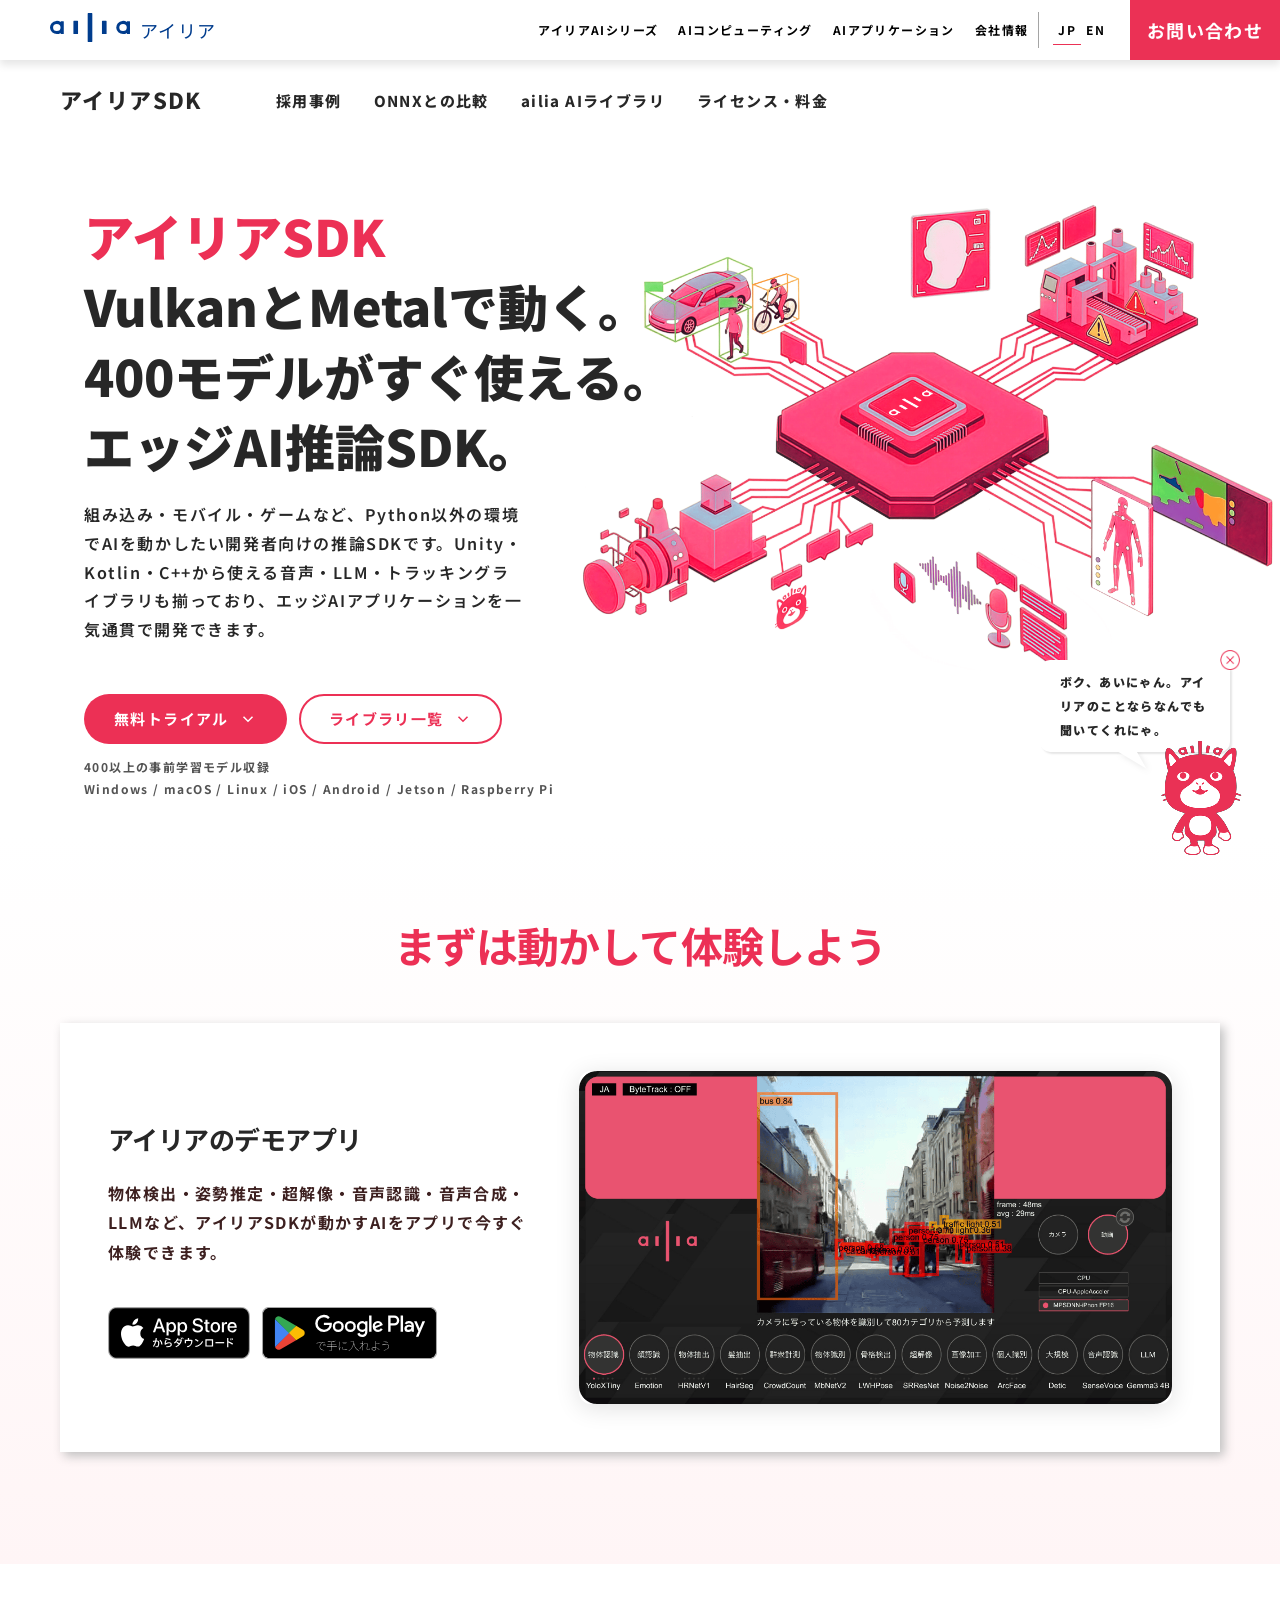
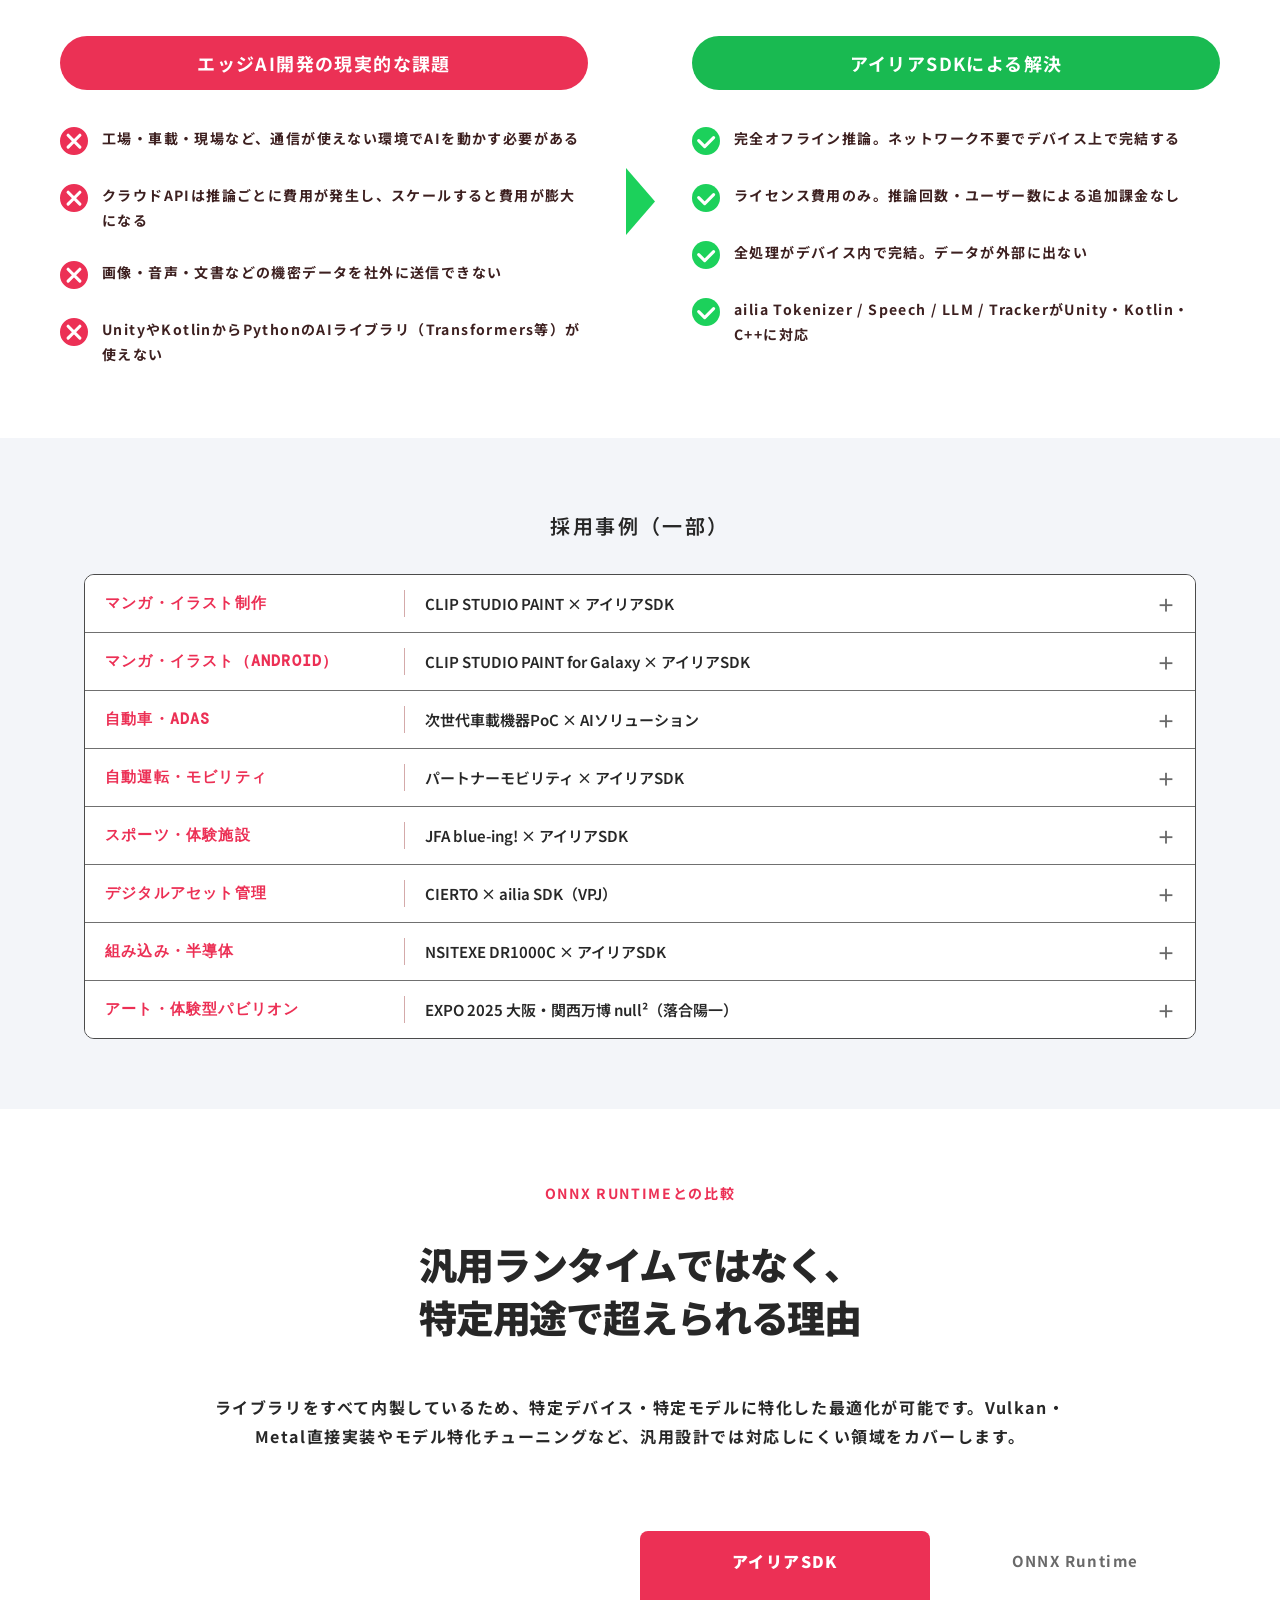
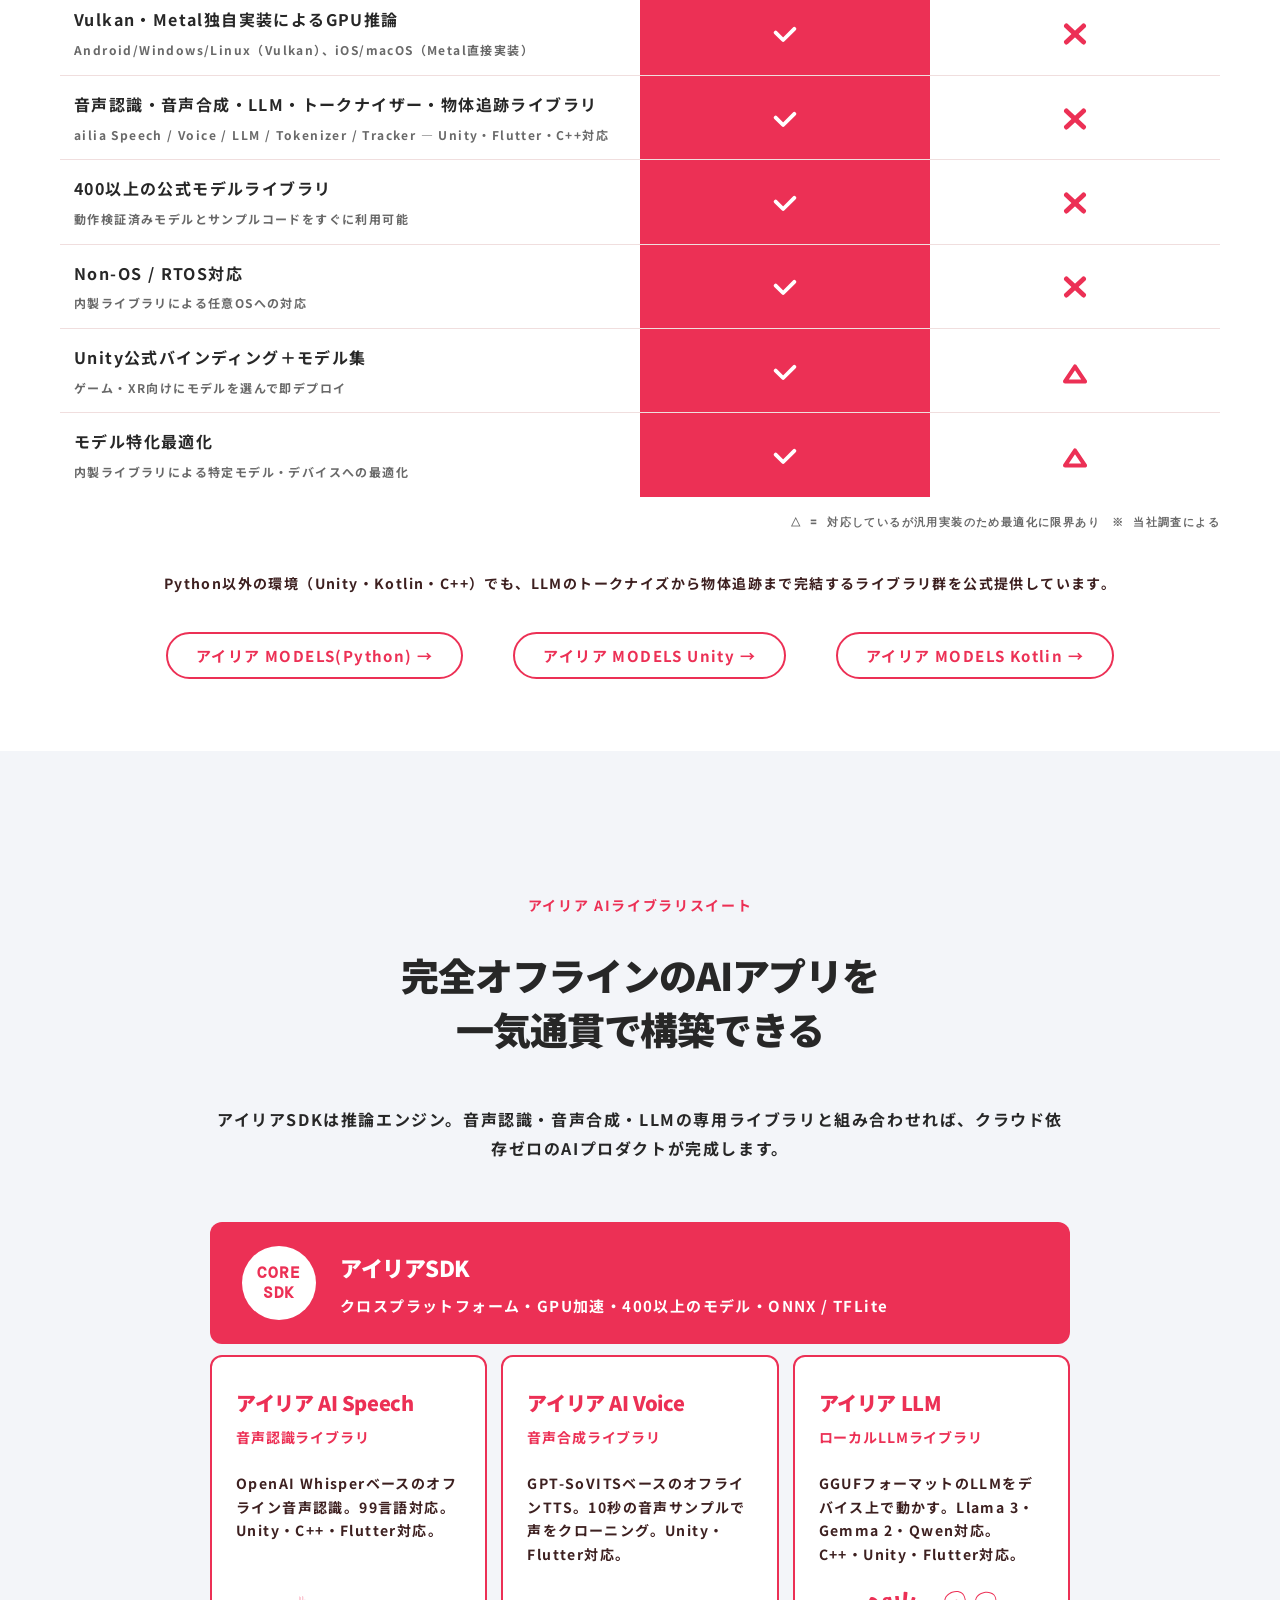
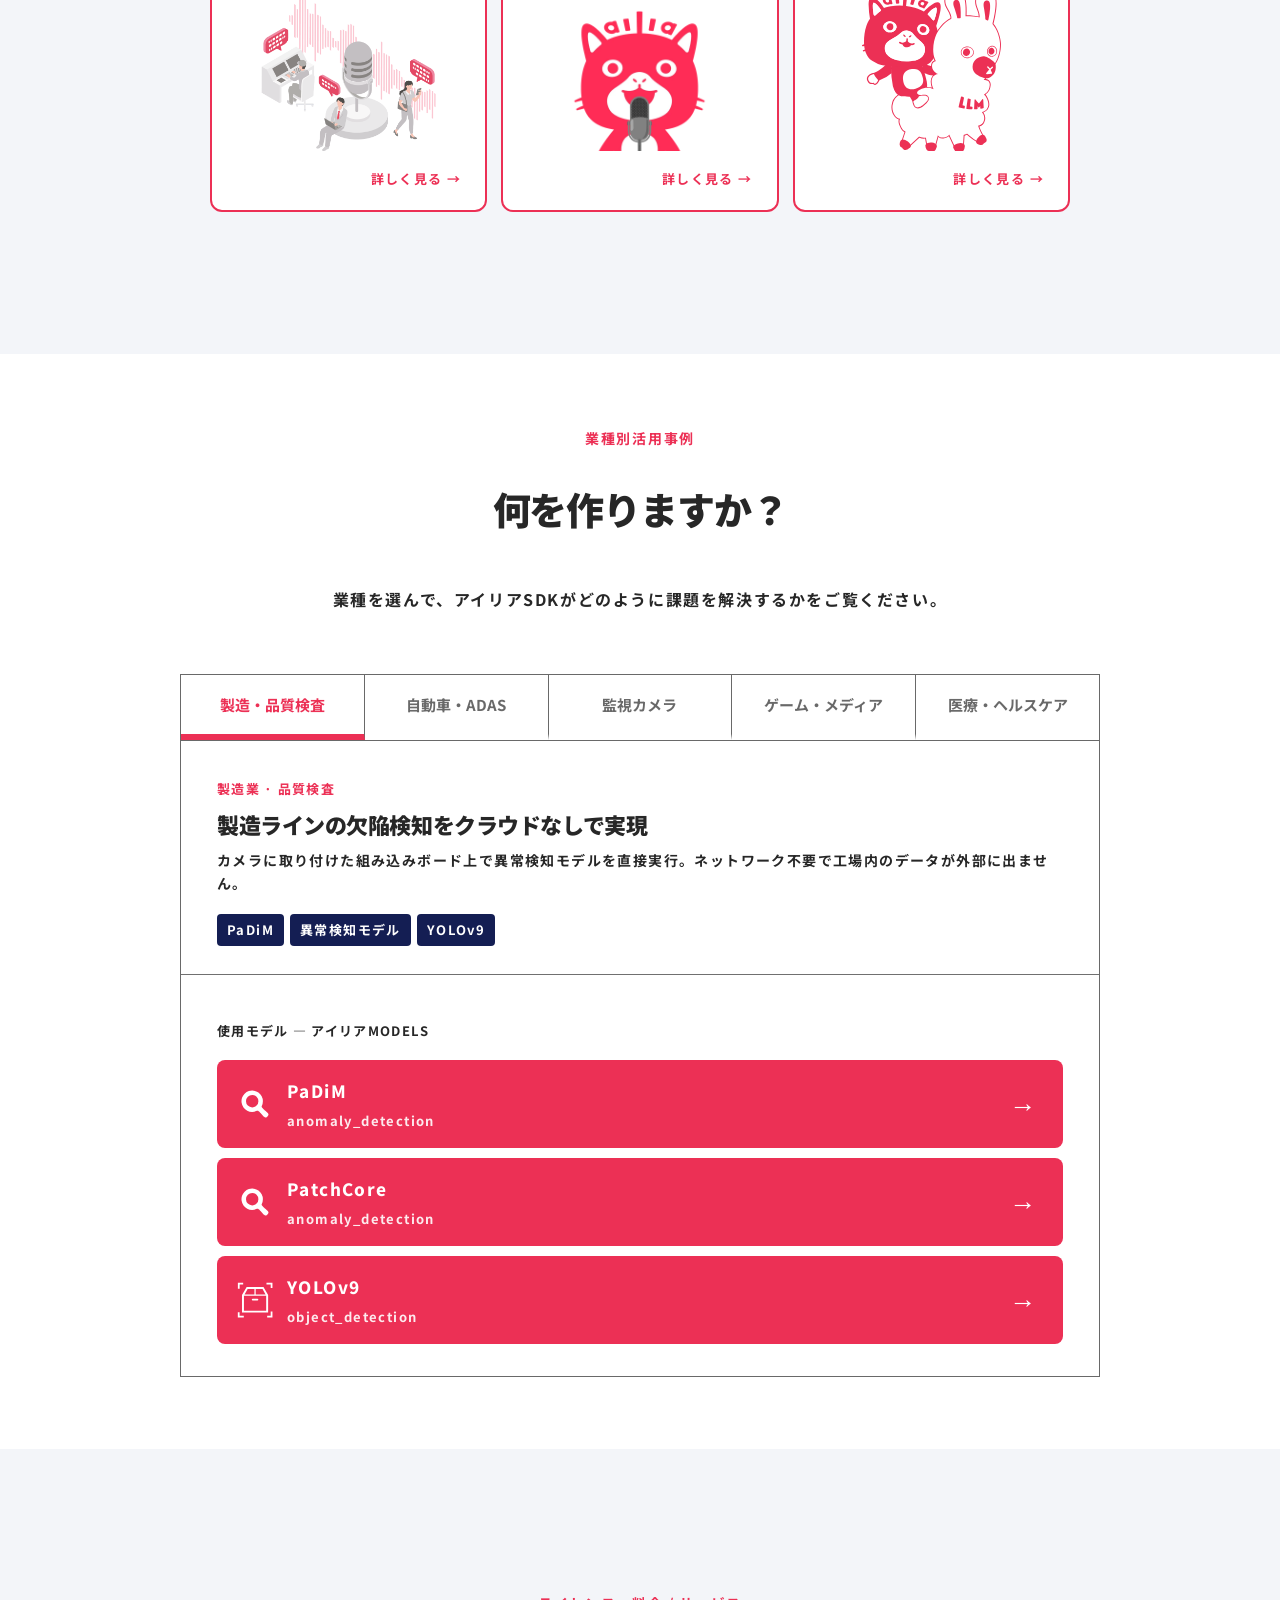
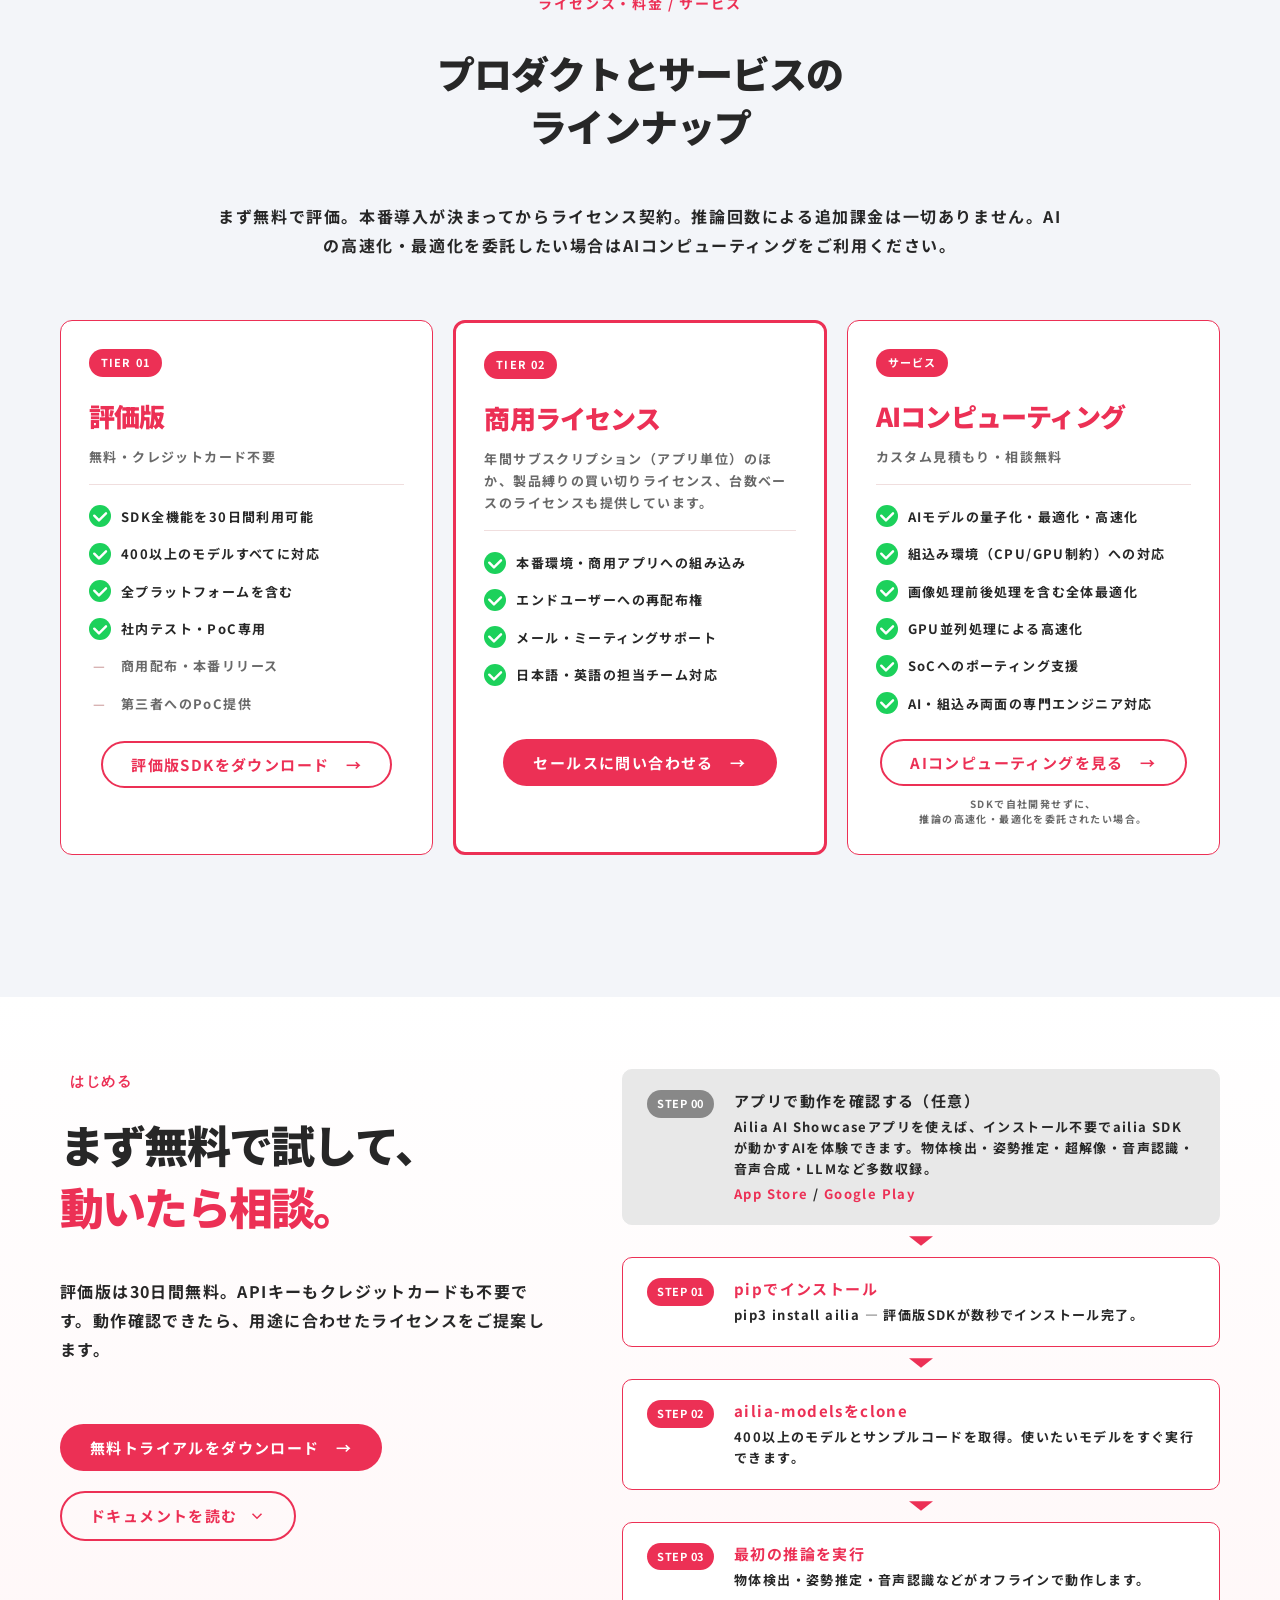
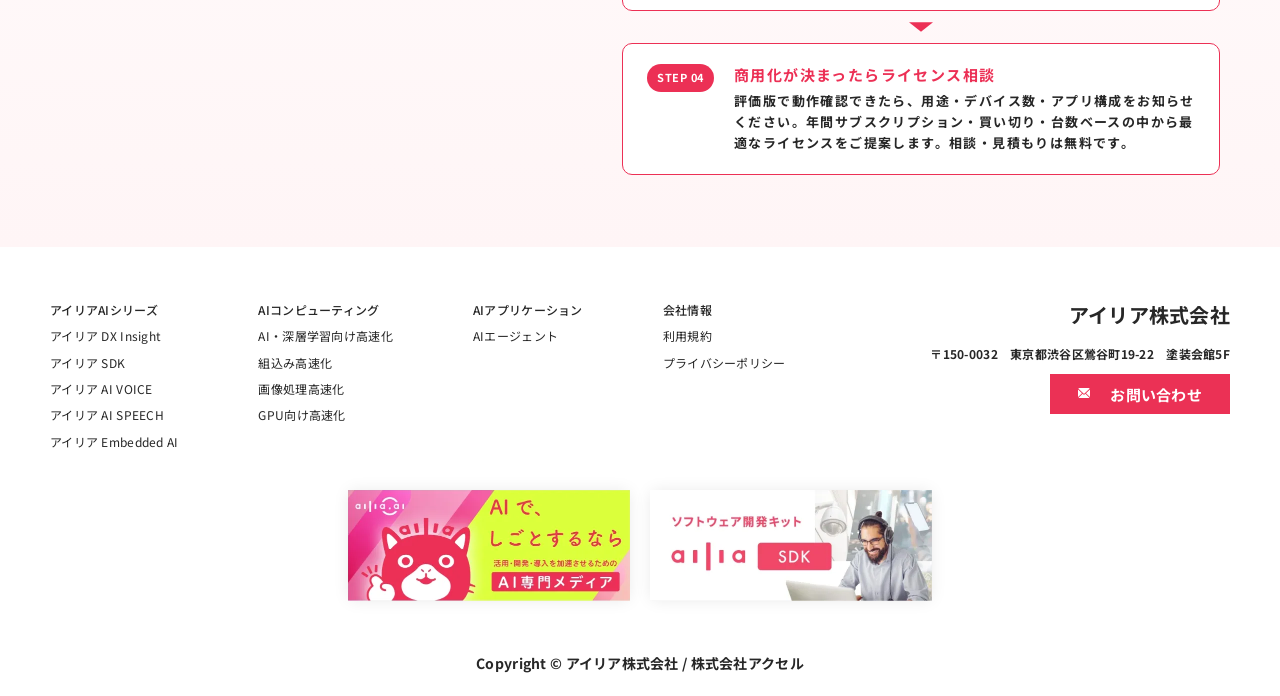
==== commit e03b41a4: "Fix formatting of twitter card meta tag" ====
--- a/index.html
+++ b/index.html
@@ -15,7 +15,7 @@
 <meta property="og:image" content="https://ailia.ai/sdk/img/img_OGP.png" />
 <meta property="og:image:width" content="1200" />
 <meta property="og:image:height" content="630" />
-<meta name="twitter:card" content="summary_large_image" />
+<meta name="twitter:card" content="summary_large_image"/>
 
  <link rel="preconnect" href="https://fonts.googleapis.com">
  <link href="https://fonts.googleapis.com/css2?family=DM+Mono:wght@400;500&family=Noto+Sans+JP:wght@400;500;700;900&display=swap" rel="stylesheet">
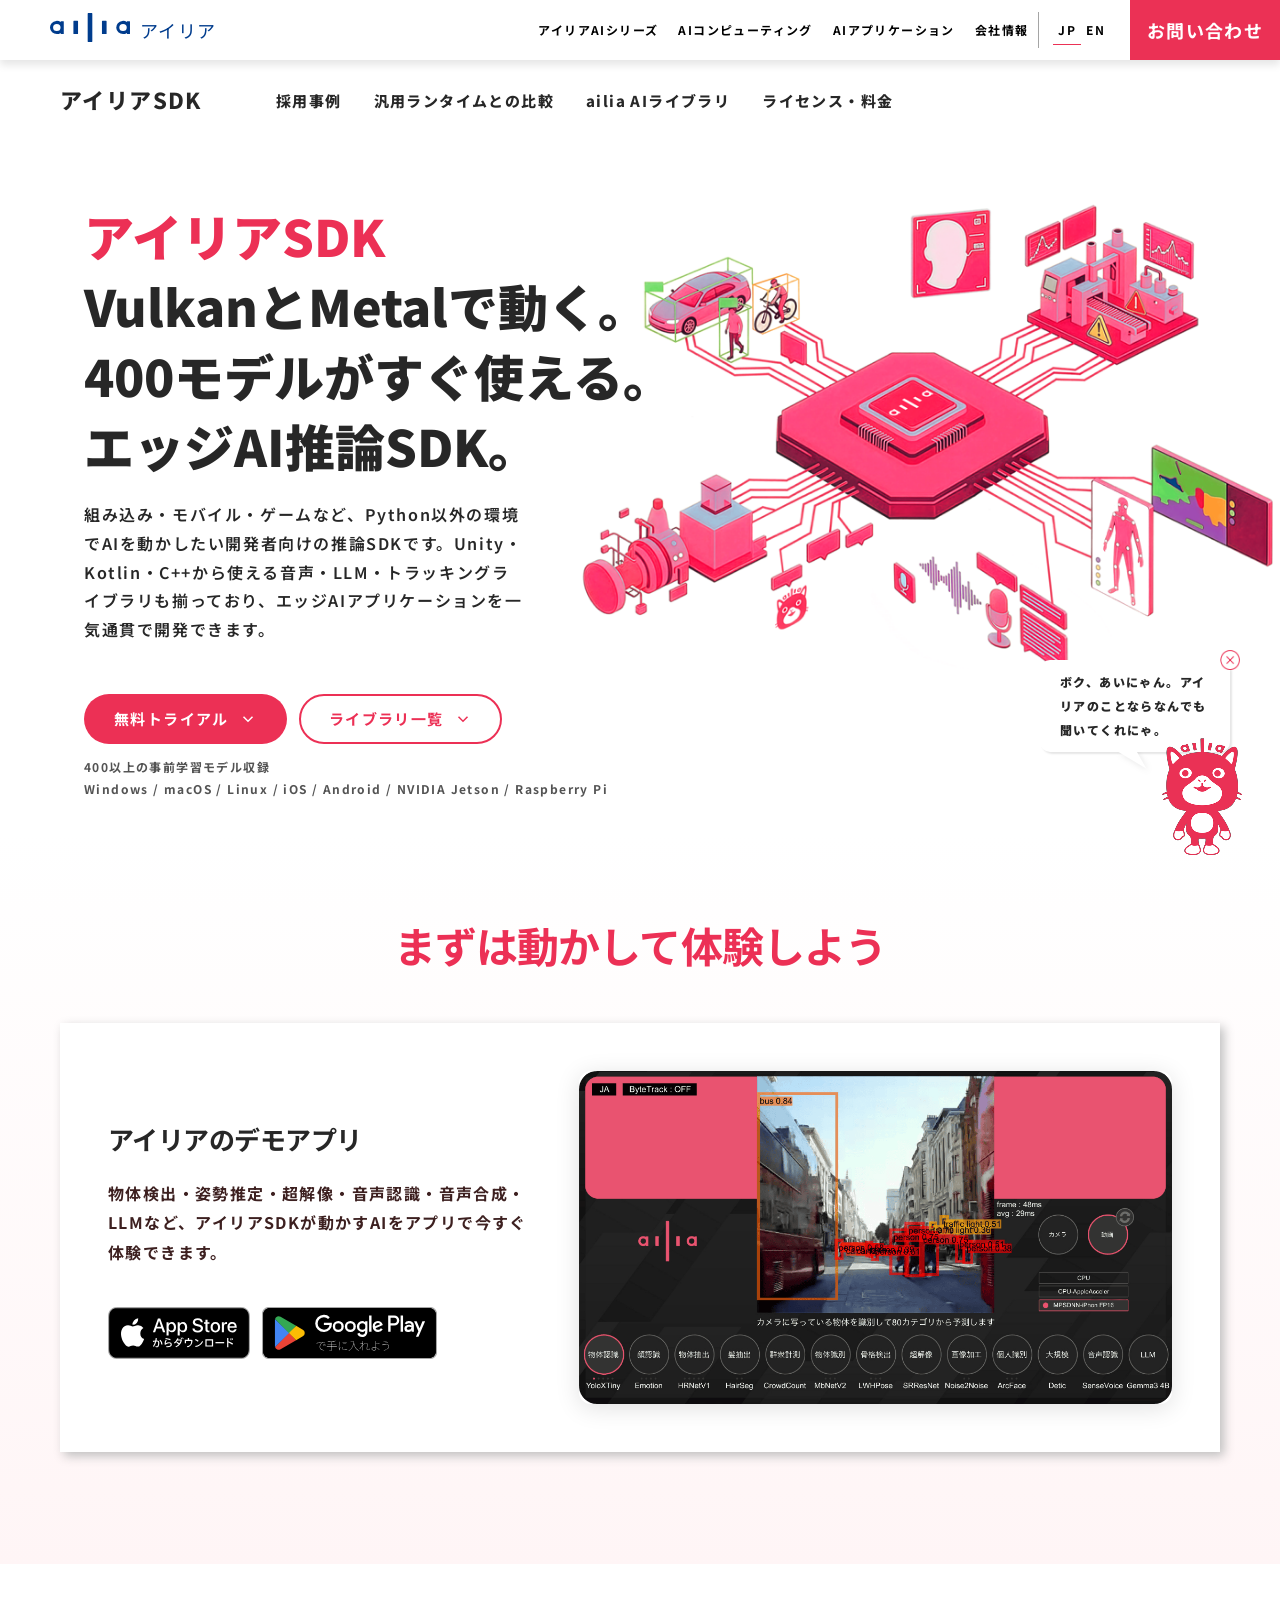
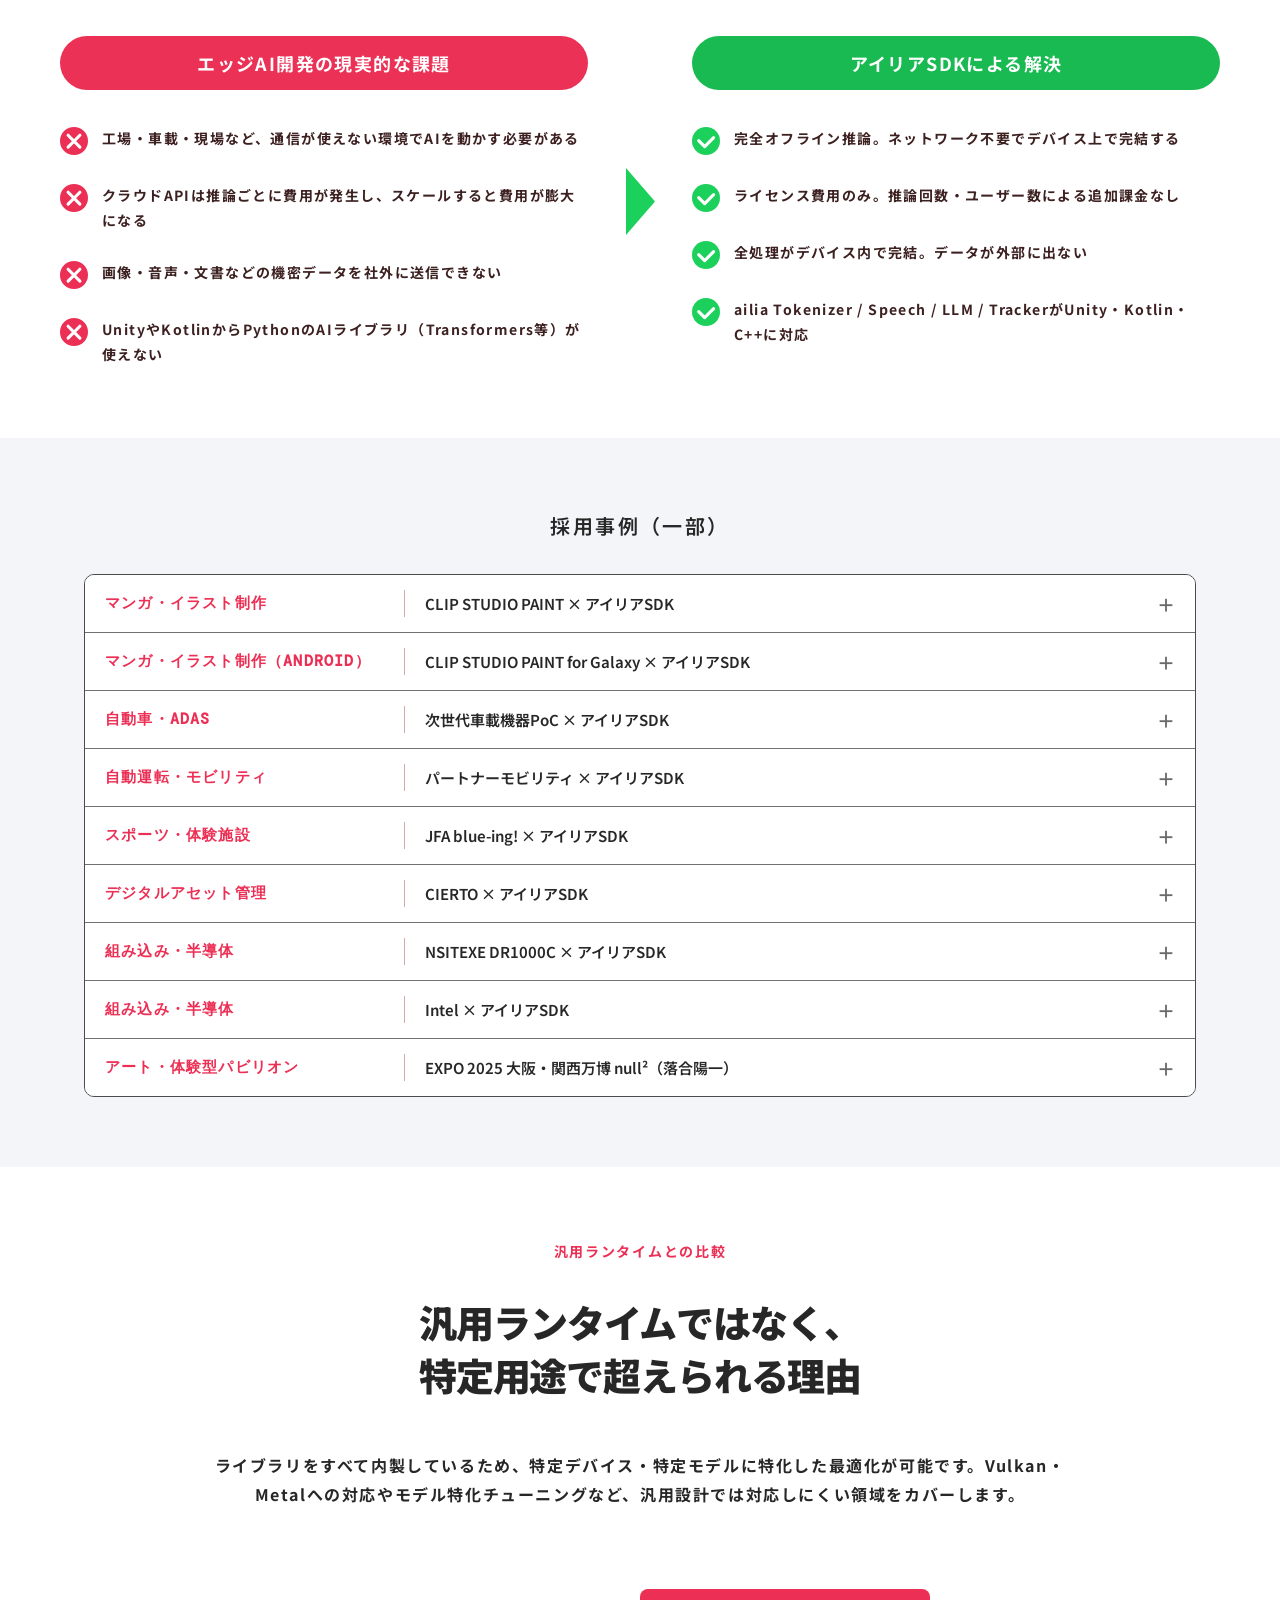
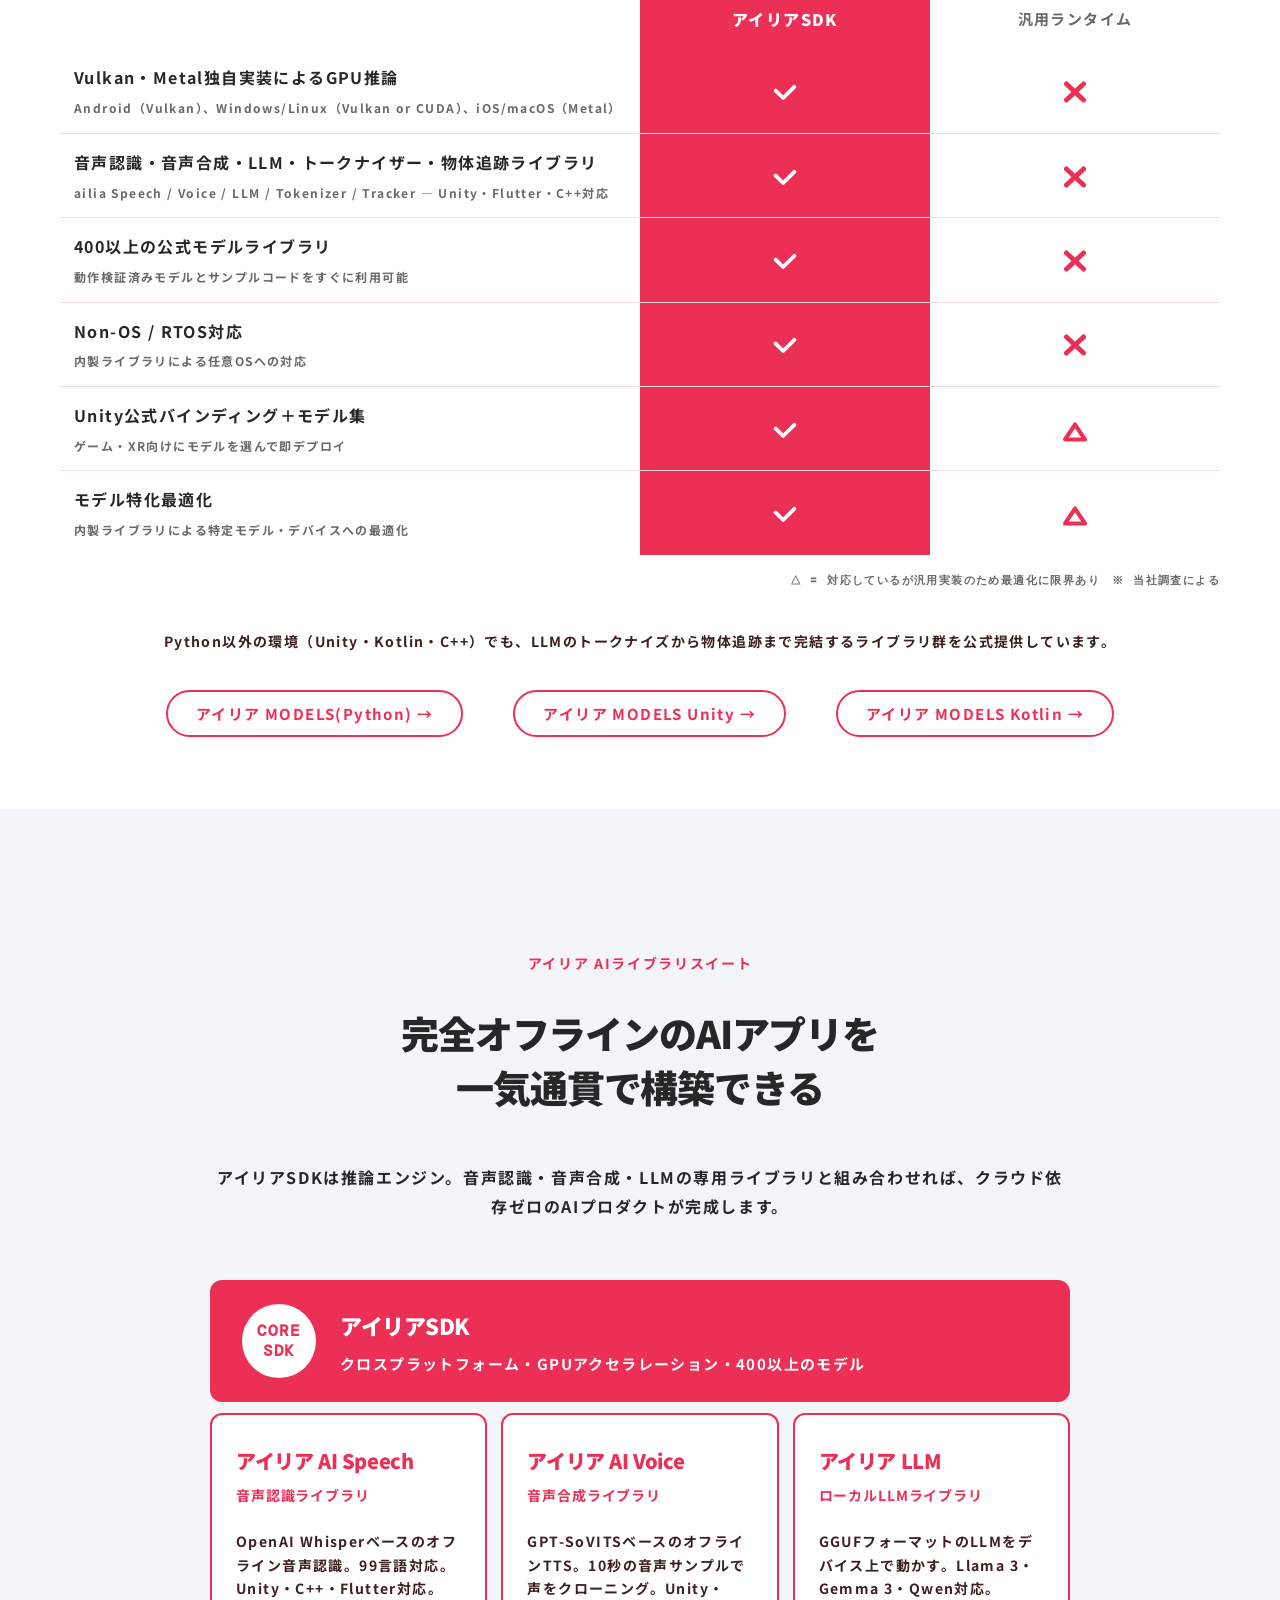
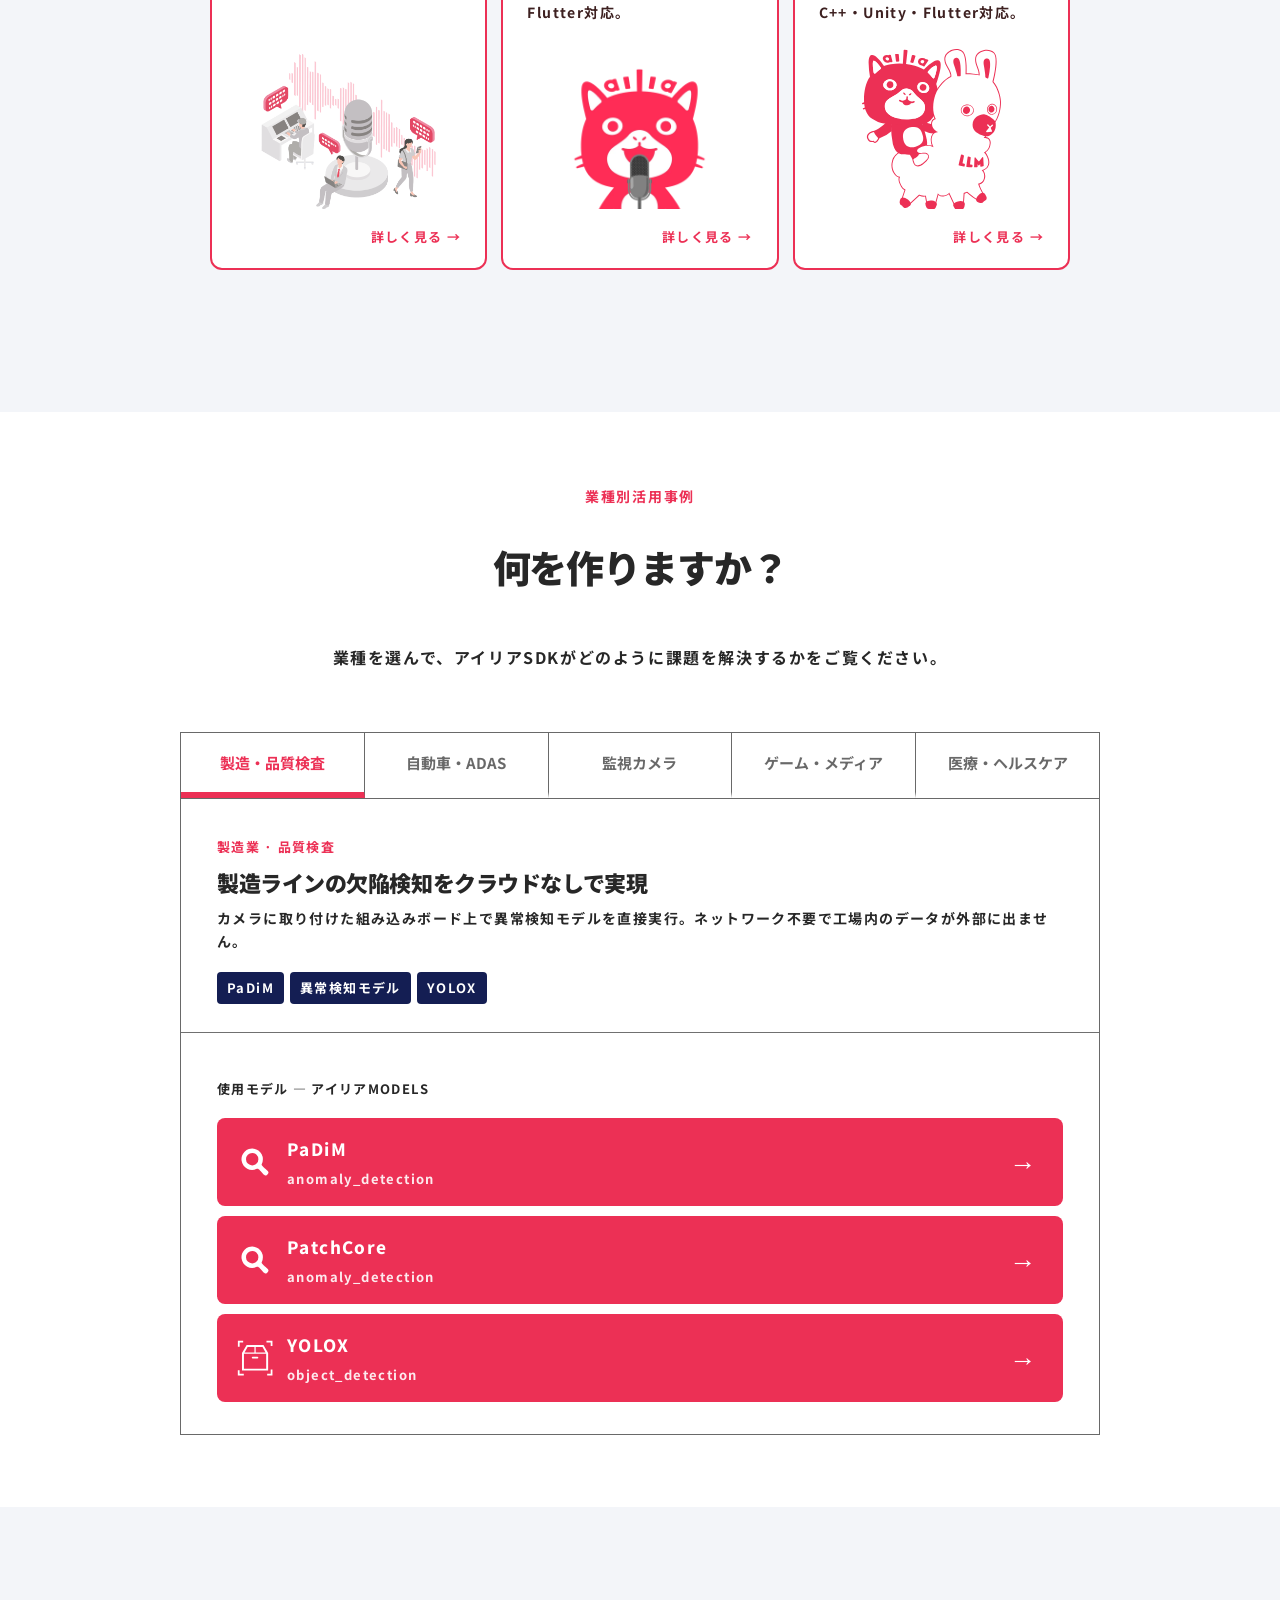
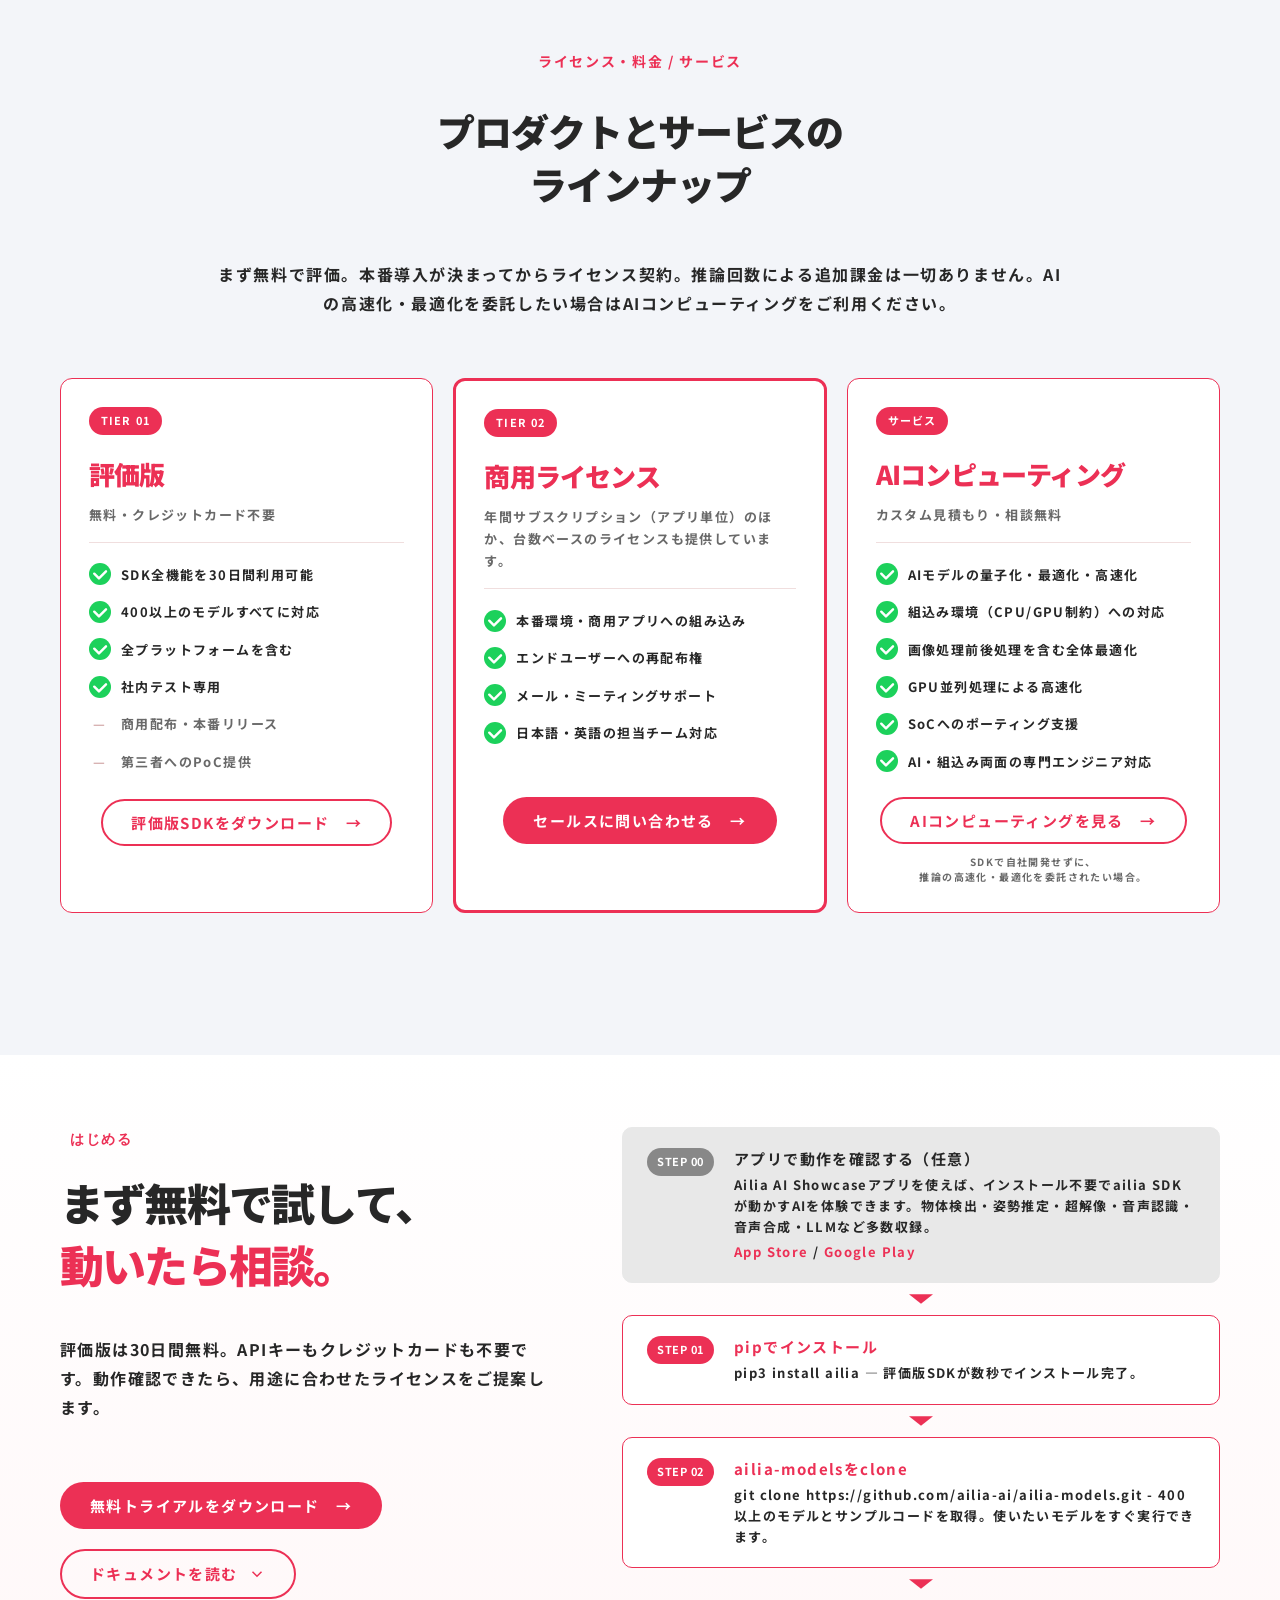
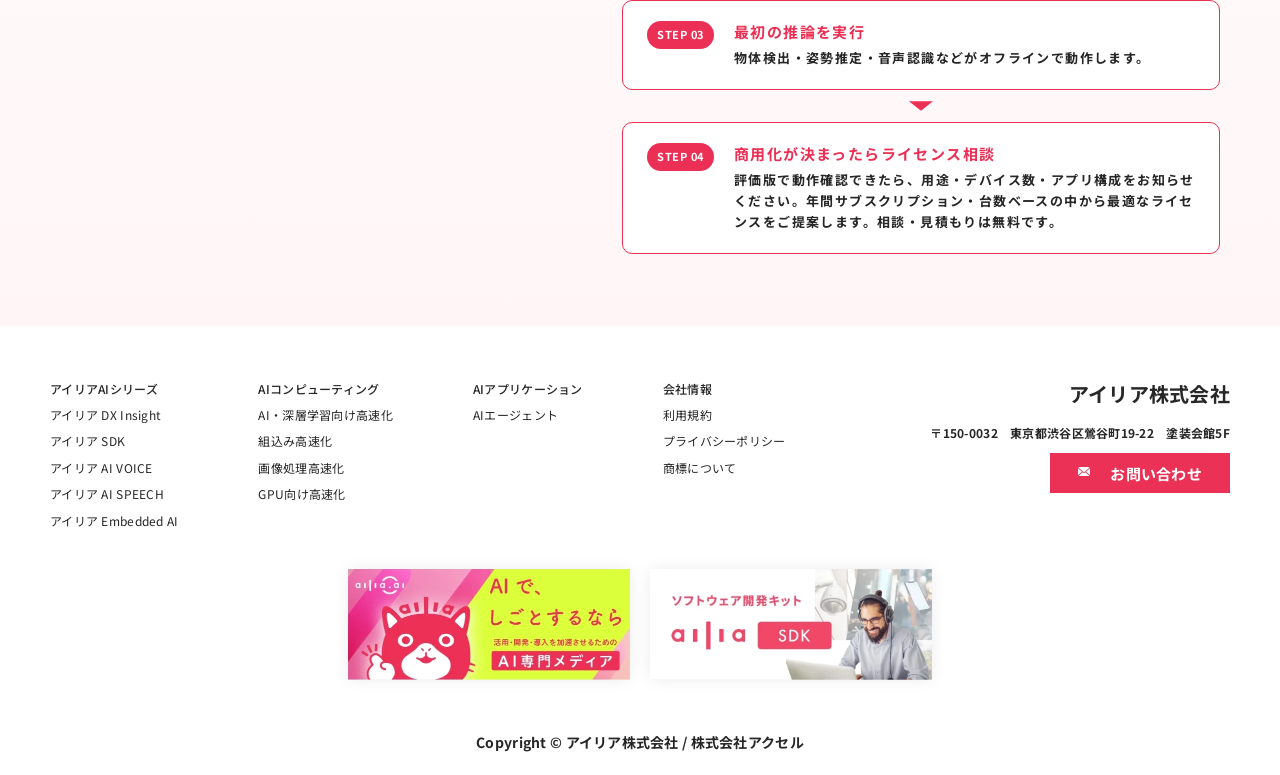
==== commit 3505b187: "update some data" ====
--- a/index.html
+++ b/index.html
@@ -4,18 +4,18 @@
  <meta charset="UTF-8">
  <meta name="viewport" content="width=device-width, initial-scale=1.0">
  <meta name="color-scheme" content="light">
- <title>ailia SDK — エッジAI推論フレームワーク</title>
- <meta name="description" content="VulkanとMetalで動く。400モデルがすぐ使える。エッジAI推論SDK。">
+ <title>アイリアSDK — エッジAI推論フレームワーク</title>
+ <meta name="description" content="Vulkan®とMetalで動く。400モデルがすぐ使える。エッジAI推論SDK。">
 <!-- Open Graph protocol metadata start-->
 <meta property="og:site_name" content="ailia SDK ｜ailia AI Series" />
 <meta property="og:title" content="ailia SDK ｜ailia AI Series" />
-<meta property="og:description" content="VulkanとMetalで動く。400モデルがすぐ使える。エッジAI推論SDK。" />
+<meta property="og:description" content="Vulkan®とMetalで動く。400モデルがすぐ使える。エッジAI推論SDK。" />
 <meta property="og:type" content="article" />
 <meta property="og:url" content="https://ailia.ai/sdk/" />
 <meta property="og:image" content="https://ailia.ai/sdk/img/img_OGP.png" />
 <meta property="og:image:width" content="1200" />
 <meta property="og:image:height" content="630" />
-<meta name="twitter:card" content="summary_large_image"/>
+<meta name="twitter:card" content="summary_large_image" />
 
  <link rel="preconnect" href="https://fonts.googleapis.com">
  <link href="https://fonts.googleapis.com/css2?family=DM+Mono:wght@400;500&family=Noto+Sans+JP:wght@400;500;700;900&display=swap" rel="stylesheet">
@@ -39,6 +39,21 @@
 	<script type="text/javascript" src="js/jquery-modal-video.min.js"></script>
     <script type="text/javascript" src="js/top_blog.js"></script>
     <script type="text/javascript" src="js/ailia_dx_chat.js"></script>
+
+<!-- Google Tag Manager -->
+<script>(function(w,d,s,l,i){w[l]=w[l]||[];w[l].push({'gtm.start':
+new Date().getTime(),event:'gtm.js'});var f=d.getElementsByTagName(s)[0],
+j=d.createElement(s),dl=l!='dataLayer'?'&l='+l:'';j.async=true;j.src=
+'https://www.googletagmanager.com/gtm.js?id='+i+dl;f.parentNode.insertBefore(j,f);
+})(window,document,'script','dataLayer','GTM-5Q579RMM');</script>
+<!-- End Google Tag Manager -->
+</head>
+<body>
+<!-- Google Tag Manager (noscript) -->
+<noscript><iframe src="https://www.googletagmanager.com/ns.html?id=GTM-5Q579RMM"
+height="0" width="0" style="display:none;visibility:hidden"></iframe></noscript>
+<!-- End Google Tag Manager (noscript) -->
+
 </head>
 <body>
 
@@ -68,8 +83,8 @@
                             <a href="/company/" class="company">会社情報</a>
                         </li>
                         <li class="lang">
-                            <a href="/ai-application/" class="current" lang="jp">JP</a>
-                            <a href="index_en.html" lang="en">EN</a>
+                            <a href="/sdk/" class="current" lang="jp">JP</a>
+                            <a href="/en/sdk/" lang="en">EN</a>
                         </li>
                         <li class="contact">
                             <a class="" href="https://ailia.ai/contact/" target="_blank">お問い合わせ</a>
@@ -89,7 +104,7 @@
     <nav class="site-menu">
       <ul>
         <li><a href="#cases">採用事例</a></li>
-        <li><a href="#comparison">ONNXとの比較</a></li>
+        <li><a href="#comparison">汎用ランタイムとの比較</a></li>
         <li><a href="#stack">ailia AIライブラリ</a></li>
         <li><a href="#pricing">ライセンス・料金</a></li>
       </ul>
@@ -164,7 +179,10 @@
 <section id="hero" class="hero">
   <!-- 背景画像 -->
   <div class="hero__bg" aria-hidden="true">
-    <img src="img/img_mv.png" alt="" class="hero__bg-img">
+    <picture>
+      <source srcset="img/img_mv_sp.png" media="(max-width: 767px)">
+      <img src="img/img_mv.png" alt="" class="hero__bg-img">
+    </picture>
   </div>
   <div class="container">
     <div class="hero__inner">
@@ -185,7 +203,7 @@
   </svg></a>
   <p class="hero__meta">
         400以上の事前学習モデル収録<br>
-        Windows / macOS / Linux / iOS / Android / Jetson / Raspberry Pi
+        Windows / macOS / Linux / iOS / Android / NVIDIA Jetson / Raspberry Pi
       </p>
   </div>
 </section>
@@ -303,7 +321,7 @@
 
       <div class="accordion__item">
         <button class="accordion__trigger" onclick="toggleAccordion(this)">
-          <span class="accordion__tag">マンガ・イラスト（Android）</span>
+          <span class="accordion__tag">マンガ・イラスト制作（Android）</span>
           <span class="accordion__title">CLIP STUDIO PAINT for Galaxy × アイリアSDK</span>
           <span class="accordion__indicator">＋</span>
         </button>
@@ -316,7 +334,7 @@
       <div class="accordion__item">
         <button class="accordion__trigger" onclick="toggleAccordion(this)">
           <span class="accordion__tag">自動車・ADAS</span>
-          <span class="accordion__title">次世代車載機器PoC × AIソリューション</span>
+          <span class="accordion__title">次世代車載機器PoC × アイリアSDK</span>
           <span class="accordion__indicator">＋</span>
         </button>
         <div class="accordion__body">
@@ -344,7 +362,7 @@
           <span class="accordion__indicator">＋</span>
         </button>
         <div class="accordion__body">
-          <p class="accordion__body-desc">東京ドームシティのサッカー体験施設にAI実装。FaceSwap・動画生成・LLM対話システムをaアイリアSDKで統一し長期運用を実現。</p>
+          <p class="accordion__body-desc">東京ドームシティのサッカー体験施設にAI実装。FaceSwap・動画生成・LLM対話システムをアイリアSDKで統一し長期運用を実現。</p>
           <a href="https://ailia.ai/case/blueing/" target="_blank" class="accordion__link">詳細を見る →</a>
         </div>
       </div>
@@ -352,7 +370,7 @@
       <div class="accordion__item">
         <button class="accordion__trigger" onclick="toggleAccordion(this)">
           <span class="accordion__tag">デジタルアセット管理</span>
-          <span class="accordion__title">CIERTO × ailia SDK（VPJ）</span>
+          <span class="accordion__title">CIERTO × アイリアSDK</span>
           <span class="accordion__indicator">＋</span>
         </button>
         <div class="accordion__body">
@@ -368,8 +386,20 @@
           <span class="accordion__indicator">＋</span>
         </button>
         <div class="accordion__body">
-          <p class="accordion__body-desc">デンソー発のRISC-VプロセッサDR1000Cにailia TFLite Runtimeを実装。Non-OS・RTOS環境でのAI推論を実現。</p>
+          <p class="accordion__body-desc">NSITEXEのRISC-VプロセッサDR1000Cにailia TFLite Runtimeを実装。Non-OS・RTOS環境でのAI推論を実現。</p>
           <a href="https://prtimes.jp/main/html/rd/p/000000044.000004053.html" target="_blank" class="accordion__link">詳細を見る →</a>
+        </div>
+      </div>
+
+      <div class="accordion__item">
+        <button class="accordion__trigger" onclick="toggleAccordion(this)">
+          <span class="accordion__tag">組み込み・半導体</span>
+          <span class="accordion__title">Intel × アイリアSDK</span>
+          <span class="accordion__indicator">＋</span>
+        </button>
+        <div class="accordion__body">
+          <p class="accordion__body-desc">インテルとの協力により、Intel® Xe Matrix Extensions（XMX）を使用した高速推論を実現。</p>
+          <a href="https://prtimes.jp/main/html/rd/p/000000077.000004053.html" target="_blank" class="accordion__link">詳細を見る →</a>
         </div>
       </div>
 
@@ -394,23 +424,23 @@
      ============================================================ -->
 <section id="comparison" class="comparison">
   <div class="container section-pad">
-    <p class="section-label">ONNX Runtimeとの比較</p>
+    <p class="section-label">汎用ランタイムとの比較</p>
     <h2 class="section-title">汎用ランタイムではなく、<br>特定用途で超えられる理由</h2>
-    <p class="section-desc">ライブラリをすべて内製しているため、特定デバイス・特定モデルに特化した最適化が可能です。Vulkan・Metal直接実装やモデル特化チューニングなど、汎用設計では対応しにくい領域をカバーします。</p>
+    <p class="section-desc">ライブラリをすべて内製しているため、特定デバイス・特定モデルに特化した最適化が可能です。Vulkan・Metalへの対応やモデル特化チューニングなど、汎用設計では対応しにくい領域をカバーします。</p>
     <div class="comparison__table-wrap">
       <table class="comparison__table">
         <thead>
           <tr>
             <th class="col-feature"></th>
             <th class="col-ailia">アイリアSDK</th>
-            <th class="col-ort">ONNX Runtime</th>
+            <th class="col-ort">汎用ランタイム</th>
           </tr>
         </thead>
         <tbody>
           <tr>
             <td class="comparison__feature">
               <div class="comparison__feature-name">Vulkan・Metal独自実装によるGPU推論</div>
-              <div class="comparison__feature-desc">Android/Windows/Linux（Vulkan）、iOS/macOS（Metal直接実装）</div>
+              <div class="comparison__feature-desc">Android（Vulkan）、Windows/Linux（Vulkan or CUDA）、iOS/macOS（Metal）</div>
             </td>
             <td class="comparison__cell comparison__cell--yes"><img src="img/icon_check2.svg" alt="○" class="comparison__icon"></td>
             <td class="comparison__cell comparison__cell--no"><img src="img/icon_cross2.svg" alt="✗" class="comparison__icon"></td>
@@ -461,8 +491,8 @@
     <p class="comparison__footnote">△ = 対応しているが汎用実装のため最適化に限界あり　※ 当社調査による</p>
     <p class="comparison__note">Python以外の環境（Unity・Kotlin・C++）でも、LLMのトークナイズから物体追跡まで完結するライブラリ群を公式提供しています。</p>
     <div class="comparison__links">
-      <a href="https://github.com/axinc-ai/ailia-models" target="_blank" class="btn btn--ghost">アイリア MODELS(Python) →</a>
-      <a href="https://github.com/axinc-ai/ailia-models-unity" target="_blank" class="btn btn--ghost">アイリア MODELS Unity →</a>
+      <a href="https://github.com/ailia-ai/ailia-models" target="_blank" class="btn btn--ghost">アイリア MODELS(Python) →</a>
+      <a href="https://github.com/ailia-ai/ailia-models-unity" target="_blank" class="btn btn--ghost">アイリア MODELS Unity →</a>
       <a href="https://github.com/ailia-ai/ailia-models-kotlin" target="_blank" class="btn btn--ghost">アイリア MODELS Kotlin →</a>
     </div>
   </div>
@@ -484,7 +514,7 @@
       </div>
       <div class="stack__core-body">
         <h3 class="stack__core-title">アイリアSDK</h3>
-        <p class="stack__core-desc">クロスプラットフォーム・GPU加速・400以上のモデル・ONNX / TFLite</p>
+        <p class="stack__core-desc">クロスプラットフォーム・GPUアクセラレーション・400以上のモデル</p>
       </div>
     </div>
 
@@ -520,11 +550,11 @@
           <h4 class="lib-card__name">アイリア LLM</h4>
           <span class="lib-card__tag">ローカルLLMライブラリ</span>
         </div>
-        <p class="lib-card__desc">GGUFフォーマットのLLMをデバイス上で動かす。Llama 3・Gemma 2・Qwen対応。C++・Unity・Flutter対応。</p>
+        <p class="lib-card__desc">GGUFフォーマットのLLMをデバイス上で動かす。Llama 3・Gemma 3・Qwen対応。C++・Unity・Flutter対応。</p>
         <div class="lib-card__img">
           <img src="img/img_llm.svg" alt="ailia LLM">
         </div>
-        <a href="https://www.ailia.ai/llm" class="lib-card__link">詳しく見る →</a>
+        <a href="https://medium.com/axinc/ailia-llm-%E3%82%A8%E3%83%83%E3%82%B8%E3%83%87%E3%83%90%E3%82%A4%E3%82%B9%E3%81%ABllm%E3%82%92%E5%AE%9F%E8%A3%85%E3%81%A7%E3%81%8D%E3%82%8B%E3%83%A9%E3%82%A4%E3%83%96%E3%83%A9%E3%83%AA-45bc982d0f3f" class="lib-card__link">詳しく見る →</a>
       </div>
 
     </div>
@@ -561,30 +591,30 @@
             <div class="usecase__chips">
               <span class="usecase__chip">PaDiM</span>
               <span class="usecase__chip">異常検知モデル</span>
-              <span class="usecase__chip">YOLOv9</span>
+              <span class="usecase__chip">YOLOX</span>
             </div>
           </div>
           <hr class="usecase__divider">
           <div class="usecase__models">
             <p class="usecase__models-label">使用モデル — アイリアMODELS</p>
-            <a href="https://github.com/axinc-ai/ailia-models/tree/master/anomaly_detection/padim" target="_blank" class="model-link">
+            <a href="https://github.com/ailia-ai/ailia-models/tree/master/anomaly_detection/padim" target="_blank" class="model-link">
               <div class="model-link__left">
                 <img src="img/icon_search.svg" alt="" class="model-link__icon">
                 <div><div class="model-link__name">PaDiM</div><div class="model-link__cat">anomaly_detection</div></div>
               </div>
               <img src="img/icon_arrow.svg" alt="" class="model-link__arrow">
             </a>
-            <a href="https://github.com/axinc-ai/ailia-models/tree/master/anomaly_detection/patchcore" target="_blank" class="model-link">
+            <a href="https://github.com/ailia-ai/ailia-models/tree/master/anomaly_detection/patchcore" target="_blank" class="model-link">
               <div class="model-link__left">
                 <img src="img/icon_search.svg" alt="" class="model-link__icon">
                 <div><div class="model-link__name">PatchCore</div><div class="model-link__cat">anomaly_detection</div></div>
               </div>
               <img src="img/icon_arrow.svg" alt="" class="model-link__arrow">
             </a>
-            <a href="https://github.com/axinc-ai/ailia-models/tree/master/object_detection/yolov9" target="_blank" class="model-link">
+            <a href="https://github.com/ailia-ai/ailia-models/tree/master/object_detection/yolox" target="_blank" class="model-link">
               <div class="model-link__left">
                 <img src="img/icon_object.svg" alt="" class="model-link__icon">
-                <div><div class="model-link__name">YOLOv9</div><div class="model-link__cat">object_detection</div></div>
+                <div><div class="model-link__name">YOLOX</div><div class="model-link__cat">object_detection</div></div>
               </div>
               <img src="img/icon_arrow.svg" alt="" class="model-link__arrow">
             </a>
@@ -594,36 +624,35 @@
         <div class="usecases__panel">
           <div class="usecase__info">
             <p class="usecase__industry">自動車 · ADAS・ドライバーモニタリング</p>
-            <h3 class="usecase__title">居眠り・脇見検知をOEM SoCで動かす</h3>
-            <p class="usecase__desc">MediaPipeベースのモデルで眼球・頭部姿勢をリアルタイム解析。Qualcomm・NXP・TI SoCに対応し、車載機器に直接組み込めます。</p>
+            <h3 class="usecase__title">E2E自動運転モデルやドライバーモニタリングをSoCで動かす</h3>
+            <p class="usecase__desc">周辺状況やドライバーをリアルタイム解析。各社のSoCに対応し、車載機器へのAIモデル実装をサポートします。</p>
             <div class="usecase__chips">
-              <span class="usecase__chip">MediaPipe Iris</span>
-              <span class="usecase__chip">姿勢推定</span>
-              <span class="usecase__chip">顔検出</span>
-              <span class="usecase__chip">アイリアVoice（警告音声）</span>
+              <span class="usecase__chip">E2E自動運転</span>
+              <span class="usecase__chip">視線検知</span>
+              <span class="usecase__chip">アイリアSpeech & Voice（IVI）</span>
             </div>
           </div>
           <hr class="usecase__divider">
           <div class="usecase__models">
             <p class="usecase__models-label">使用モデル — アイリアMODELS</p>
-            <a href="https://github.com/axinc-ai/ailia-models/tree/master/eye_tracking/mediapipe_iris" target="_blank" class="model-link">
+            <a href="https://github.com/ailia-ai/ailia-models/tree/master/autonomous_driving/bevformer" target="_blank" class="model-link">
+              <div class="model-link__left">
+                <img src="img/icon_pose.svg" alt="" class="model-link__icon">
+                <div><div class="model-link__name">BEVFormer</div><div class="model-link__cat">autonomous_driving</div></div>
+              </div>
+              <img src="img/icon_arrow.svg" alt="" class="model-link__arrow">
+            </a>
+            <a href="https://github.com/ailia-ai/ailia-models/tree/master/autonomous_driving/uniad" target="_blank" class="model-link">
+              <div class="model-link__left">
+                <img src="img/icon_facedetection.svg" alt="" class="model-link__icon">
+                <div><div class="model-link__name">UniAD</div><div class="model-link__cat">autonomous_driving</div></div>
+              </div>
+              <img src="img/icon_arrow.svg" alt="" class="model-link__arrow">
+            </a>
+            <a href="https://github.com/ailia-ai/ailia-models/tree/master/face_recognition/mediapipe_iris" target="_blank" class="model-link">
               <div class="model-link__left">
                 <img src="img/icon_eyetracking.svg" alt="" class="model-link__icon">
                 <div><div class="model-link__name">MediaPipe Iris</div><div class="model-link__cat">eye_tracking</div></div>
-              </div>
-              <img src="img/icon_arrow.svg" alt="" class="model-link__arrow">
-            </a>
-            <a href="https://github.com/axinc-ai/ailia-models/tree/master/face_detection" target="_blank" class="model-link">
-              <div class="model-link__left">
-                <img src="img/icon_facedetection.svg" alt="" class="model-link__icon">
-                <div><div class="model-link__name">Face Detection</div><div class="model-link__cat">face_detection</div></div>
-              </div>
-              <img src="img/icon_arrow.svg" alt="" class="model-link__arrow">
-            </a>
-            <a href="https://github.com/axinc-ai/ailia-models/tree/master/pose_estimation" target="_blank" class="model-link">
-              <div class="model-link__left">
-                <img src="img/icon_pose.svg" alt="" class="model-link__icon">
-                <div><div class="model-link__name">Pose Estimation</div><div class="model-link__cat">pose_estimation</div></div>
               </div>
               <img src="img/icon_arrow.svg" alt="" class="model-link__arrow">
             </a>
@@ -638,30 +667,30 @@
             <div class="usecase__chips">
               <span class="usecase__chip">人物検出</span>
               <span class="usecase__chip">人流カウント</span>
-              <span class="usecase__chip">NSFW Detector</span>
+              <span class="usecase__chip">0ショット物体識別</span>
             </div>
           </div>
           <hr class="usecase__divider">
           <div class="usecase__models">
             <p class="usecase__models-label">使用モデル — アイリアMODELS</p>
-            <a href="https://github.com/axinc-ai/ailia-models/tree/master/object_detection" target="_blank" class="model-link">
+            <a href="https://github.com/ailia-ai/ailia-models/tree/master/object_detection" target="_blank" class="model-link">
               <div class="model-link__left">
                 <img src="img/icon_object.svg" alt="" class="model-link__icon">
                 <div><div class="model-link__name">Object Detection</div><div class="model-link__cat">object_detection</div></div>
               </div>
               <img src="img/icon_arrow.svg" alt="" class="model-link__arrow">
             </a>
-            <a href="https://github.com/axinc-ai/ailia-models/tree/master/crowd_counting" target="_blank" class="model-link">
+            <a href="https://github.com/ailia-ai/ailia-models/tree/master/crowd_counting" target="_blank" class="model-link">
               <div class="model-link__left">
                 <img src="img/icon_crowd.svg" alt="" class="model-link__icon">
                 <div><div class="model-link__name">Crowd Counting</div><div class="model-link__cat">crowd_counting</div></div>
               </div>
               <img src="img/icon_arrow.svg" alt="" class="model-link__arrow">
             </a>
-            <a href="https://github.com/axinc-ai/ailia-models/tree/master/image_classification/clip_nsfw" target="_blank" class="model-link">
+            <a href="https://github.com/ailia-ai/ailia-models/tree/master/image_classification/clip_nsfw" target="_blank" class="model-link">
               <div class="model-link__left">
                 <img src="img/icon_clip.svg" alt="" class="model-link__icon">
-                <div><div class="model-link__name">CLIP-based NSFW Detector</div><div class="model-link__cat">image_classification</div></div>
+                <div><div class="model-link__name">Zero Shot Classification</div><div class="model-link__cat">image_classification</div></div>
               </div>
               <img src="img/icon_arrow.svg" alt="" class="model-link__arrow">
             </a>
@@ -672,32 +701,32 @@
           <div class="usecase__info">
             <p class="usecase__industry">ゲーム・メディア · インタラクティブAI</p>
             <h3 class="usecase__title">ゲームビルドに同梱できるリアルタイムAIキャラクター</h3>
-            <p class="usecase__desc">アイリアSDKはCLIP STUDIO PAINTやSEGAに採用実績あり。アイリアLLM + アイリア AI Voiceで会話するNPCを完全オフラインで実現します。</p>
+            <p class="usecase__desc">NPCと対話したり、ダンスゲームを作ったり、ユーザの画像のインタラクティブな加工を実現できます。</p>
             <div class="usecase__chips">
               <span class="usecase__chip">アイリアLLM（対話生成）</span>
-              <span class="usecase__chip">アイリア AI Voice（TTS）</span>
               <span class="usecase__chip">姿勢推定</span>
               <span class="usecase__chip">超解像</span>
+              <span class="usecase__chip">背景除去</span>
             </div>
           </div>
           <hr class="usecase__divider">
           <div class="usecase__models">
             <p class="usecase__models-label">使用モデル — アイリアMODELS</p>
-            <a href="https://github.com/axinc-ai/ailia-models/tree/master/pose_estimation" target="_blank" class="model-link">
+            <a href="https://github.com/ailia-ai/ailia-models/tree/master/pose_estimation" target="_blank" class="model-link">
               <div class="model-link__left">
                 <img src="img/icon_pose.svg" alt="" class="model-link__icon">
                 <div><div class="model-link__name">Pose Estimation</div><div class="model-link__cat">pose_estimation</div></div>
               </div>
               <img src="img/icon_arrow.svg" alt="" class="model-link__arrow">
             </a>
-            <a href="https://github.com/axinc-ai/ailia-models/tree/master/super_resolution" target="_blank" class="model-link">
+            <a href="https://github.com/ailia-ai/ailia-models/tree/master/super_resolution" target="_blank" class="model-link">
               <div class="model-link__left">
                 <img src="img/icon_resolution.svg" alt="" class="model-link__icon">
                 <div><div class="model-link__name">Super Resolution</div><div class="model-link__cat">super_resolution</div></div>
               </div>
               <img src="img/icon_arrow.svg" alt="" class="model-link__arrow">
             </a>
-            <a href="https://github.com/axinc-ai/ailia-models/tree/master/background_removal" target="_blank" class="model-link">
+            <a href="https://github.com/ailia-ai/ailia-models/tree/master/background_removal" target="_blank" class="model-link">
               <div class="model-link__left">
                 <img src="img/icon_bgremoval.svg" alt="" class="model-link__icon">
                 <div><div class="model-link__name">Background Removal</div><div class="model-link__cat">background_removal</div></div>
@@ -722,21 +751,21 @@
           <hr class="usecase__divider">
           <div class="usecase__models">
             <p class="usecase__models-label">使用モデル — アイリアMODELS</p>
-            <a href="https://github.com/axinc-ai/ailia-models/tree/master/anomaly_detection" target="_blank" class="model-link">
+            <a href="https://github.com/ailia-ai/ailia-models/tree/master/anomaly_detection" target="_blank" class="model-link">
               <div class="model-link__left">
                 <img src="img/icon_search.svg" alt="" class="model-link__icon">
                 <div><div class="model-link__name">Anomaly Detection</div><div class="model-link__cat">anomaly_detection</div></div>
               </div>
               <img src="img/icon_arrow.svg" alt="" class="model-link__arrow">
             </a>
-            <a href="https://github.com/axinc-ai/ailia-models/tree/master/semantic_segmentation" target="_blank" class="model-link">
+            <a href="https://github.com/ailia-ai/ailia-models/tree/master/semantic_segmentation" target="_blank" class="model-link">
               <div class="model-link__left">
                 <img src="img/icon_semantic.svg" alt="" class="model-link__icon">
                 <div><div class="model-link__name">Semantic Segmentation</div><div class="model-link__cat">semantic_segmentation</div></div>
               </div>
               <img src="img/icon_arrow.svg" alt="" class="model-link__arrow">
             </a>
-            <a href="https://github.com/axinc-ai/ailia-models/tree/master/object_detection" target="_blank" class="model-link">
+            <a href="https://github.com/ailia-ai/ailia-models/tree/master/object_detection" target="_blank" class="model-link">
               <div class="model-link__left">
                 <img src="img/icon_object.svg" alt="" class="model-link__icon">
                 <div><div class="model-link__name">Object Detection</div><div class="model-link__cat">object_detection</div></div>
@@ -784,7 +813,7 @@
           </li>
           <li>
             <img src="img/icon_check.svg" alt="" class="pricing-card__icon">
-            社内テスト・PoC専用
+            社内テスト専用
           </li>
           <li class="unavailable">
             <span class="pricing-card__dash">—</span>
@@ -807,7 +836,7 @@
           <span class="pricing-card__tier">TIER 02</span>
         </div>
         <h3 class="pricing-card__title">商用ライセンス</h3>
-        <p class="pricing-card__price">年間サブスクリプション（アプリ単位）のほか、製品縛りの買い切りライセンス、台数ベースのライセンスも提供しています。</p>
+        <p class="pricing-card__price">年間サブスクリプション（アプリ単位）のほか、台数ベースのライセンスも提供しています。</p>
         <hr class="pricing-card__divider">
         <ul class="pricing-card__features">
           <li>
@@ -909,7 +938,7 @@
           <div class="step__body">
             <h4 class="step__title">アプリで動作を確認する（任意）</h4>
             <p class="step__desc">Ailia AI Showcaseアプリを使えば、インストール不要でailia SDKが動かすAIを体験できます。物体検出・姿勢推定・超解像・音声認識・音声合成・LLMなど多数収録。</p>
-            <p class="step__desc"><a href="https://apps.apple.com/jp/app/ailia-ai-showcase/id1522828798" target="_blank" class="step__link">App Store</a> / <a href="https://play.google.com/store/apps/details?id=jp.axinc.ailia_ai_showcase" target="_blank" class="step__link">Google Play</a></p>
+            <p class="step__desc"><a href="https://apps.apple.com/jp/app/ailia-ai-showcase/id1522828798" target="_blank" class="step__link">App Store</a> / <a href="https://play.google.com/store/apps/details?id=jp.ailia.ailia_ai_showcase" target="_blank" class="step__link">Google Play</a></p>
           </div>
         </div>
 
@@ -937,7 +966,7 @@
           </div>
           <div class="step__body">
             <h4 class="step__title">ailia-modelsをclone</h4>
-            <p class="step__desc">400以上のモデルとサンプルコードを取得。使いたいモデルをすぐ実行できます。</p>
+            <p class="step__desc">git clone https://github.com/ailia-ai/ailia-models.git - 400以上のモデルとサンプルコードを取得。使いたいモデルをすぐ実行できます。</p>
           </div>
         </div>
 
@@ -965,7 +994,7 @@
           </div>
           <div class="step__body">
             <h4 class="step__title">商用化が決まったらライセンス相談</h4>
-            <p class="step__desc">評価版で動作確認できたら、用途・デバイス数・アプリ構成をお知らせください。年間サブスクリプション・買い切り・台数ベースの中から最適なライセンスをご提案します。相談・見積もりは無料です。</p>
+            <p class="step__desc">評価版で動作確認できたら、用途・デバイス数・アプリ構成をお知らせください。年間サブスクリプション・台数ベースの中から最適なライセンスをご提案します。相談・見積もりは無料です。</p>
           </div>
         </div>
 
@@ -980,19 +1009,19 @@
     <button class="lang-modal__close" onclick="closeLangModal()">✕</button>
     <p class="lang-modal__lead">使用するプログラム言語からAPIを確認できます。</p>
     <div class="lang-modal__list">
-      <a href="https://github.com/axinc-ai/ailia-sdk/tree/main/python" target="_blank" class="lang-modal__item">
+      <a href="https://ailia-ai.github.io/ailia-sdk/api/python/en/" target="_blank" class="lang-modal__item">
         <img src="img/logo_python.svg" alt="Python" class="lang-modal__logo">
         <span class="lang-modal__howto">How to use →</span>
       </a>
-      <a href="https://github.com/axinc-ai/ailia-sdk/tree/main/unity" target="_blank" class="lang-modal__item">
+      <a href="https://ailia-ai.github.io/ailia-sdk/api/unity/jp/" target="_blank" class="lang-modal__item">
         <img src="img/logo_unity.svg" alt="Unity" class="lang-modal__logo">
         <span class="lang-modal__howto">How to use →</span>
       </a>
-      <a href="https://github.com/axinc-ai/ailia-sdk/tree/main/cpp" target="_blank" class="lang-modal__item">
+      <a href="https://ailia-ai.github.io/ailia-sdk/api/cpp/jp/" target="_blank" class="lang-modal__item">
         <img src="img/logo_c++.svg" alt="C++" class="lang-modal__logo">
         <span class="lang-modal__howto">How to use →</span>
       </a>
-      <a href="https://github.com/axinc-ai/ailia-sdk/tree/main/java" target="_blank" class="lang-modal__item">
+      <a href="https://ailia-ai.github.io/ailia-sdk/api/java/en/" target="_blank" class="lang-modal__item">
         <img src="img/logo_java.svg" alt="Java" class="lang-modal__logo">
         <span class="lang-modal__howto">How to use →</span>
       </a>
@@ -1031,6 +1060,7 @@
                             <a href="/company/">会社情報</a>
                             <a href="https://www.axell.co.jp/browser/">利用規約</a>
                             <a href="https://www.axell.co.jp/privacy/">プライバシーポリシー</a>
+                            <a href="/trademarks/">商標について</a>
                         </div>
                     </div>
                     <div class="right">
--- a/css/common.css
+++ b/css/common.css
@@ -430,6 +430,13 @@
 		border-radius: 35px;
 		box-shadow: 2px 2px 2px 0 rgba(0, 0, 0, 0.1);
 	}
+	@media screen and (max-width:767px) {
+  /* あいにゃん縦伸び解消 */
+  #chatbtn .chara img.sp {
+    width: 60px;
+    height: auto;
+  }
+}
 	#chatbtn .chatbtnbox {
 		cursor: pointer;
 	}
